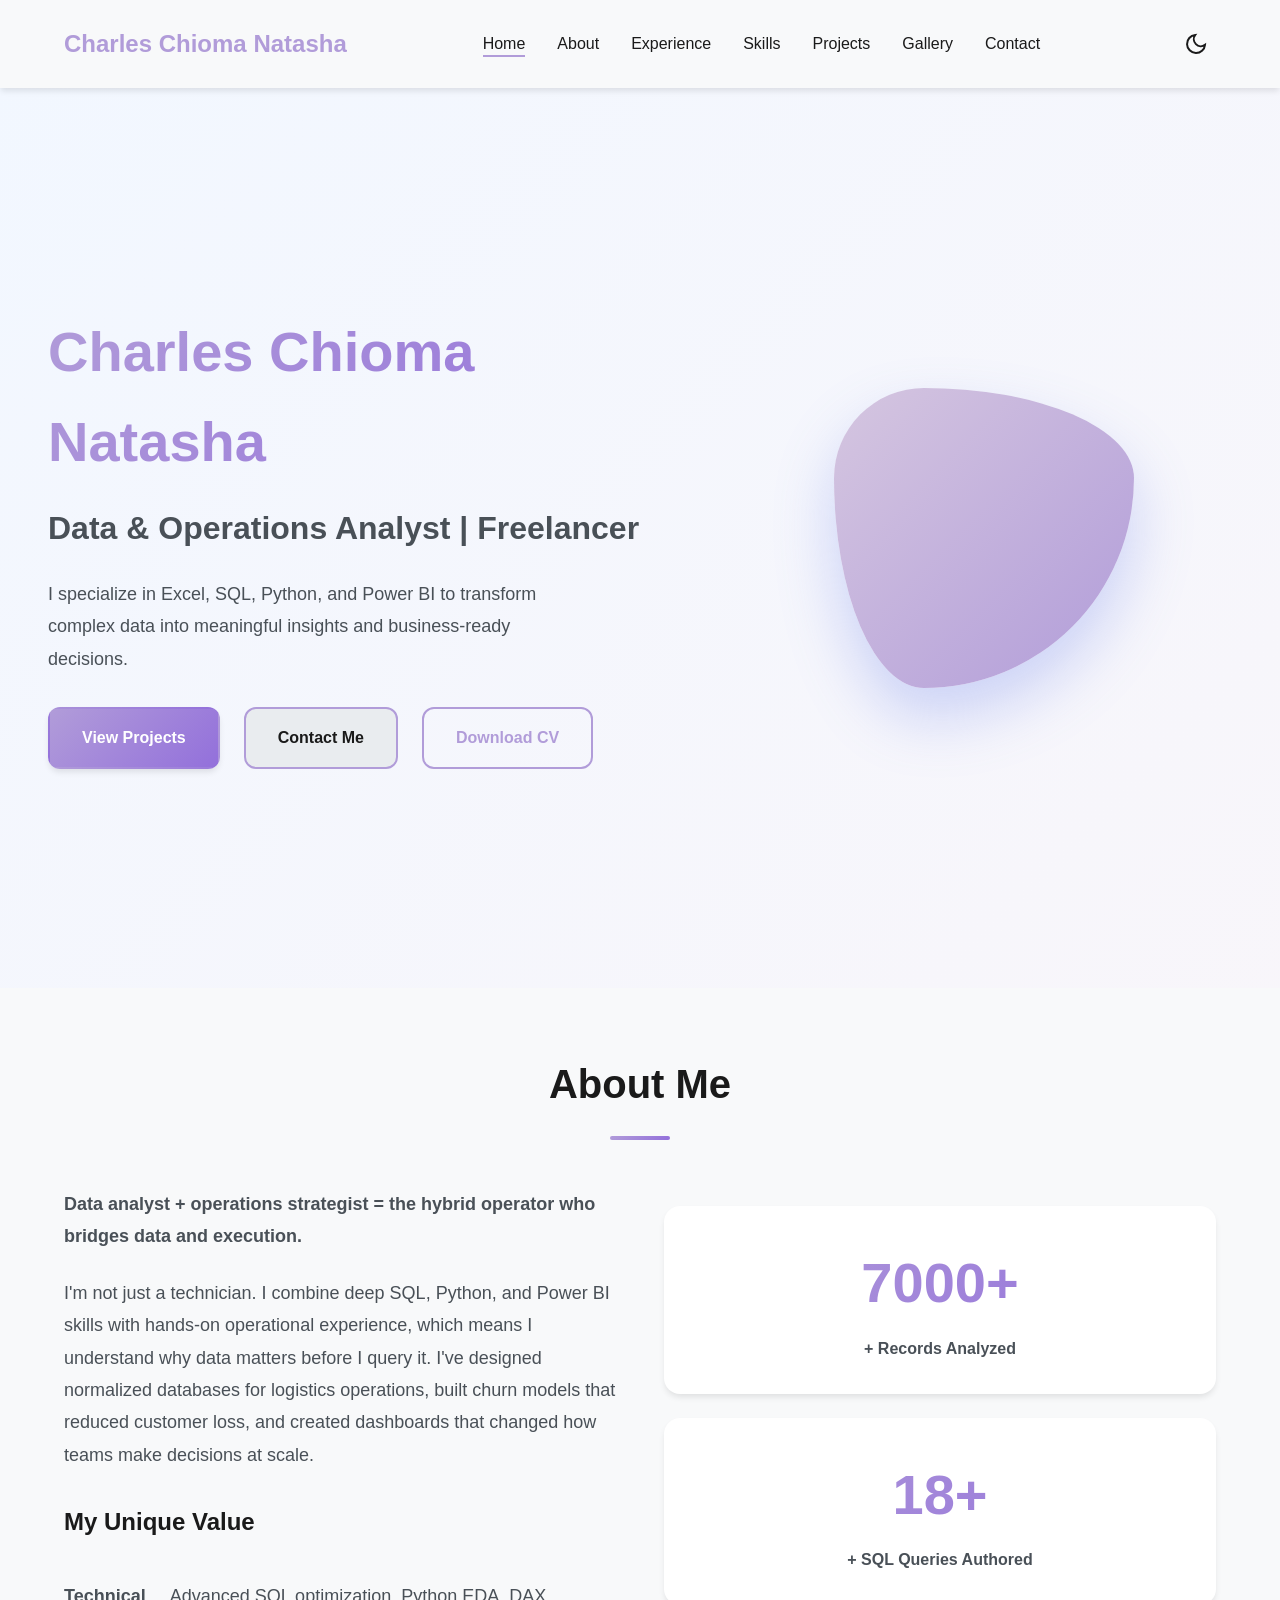
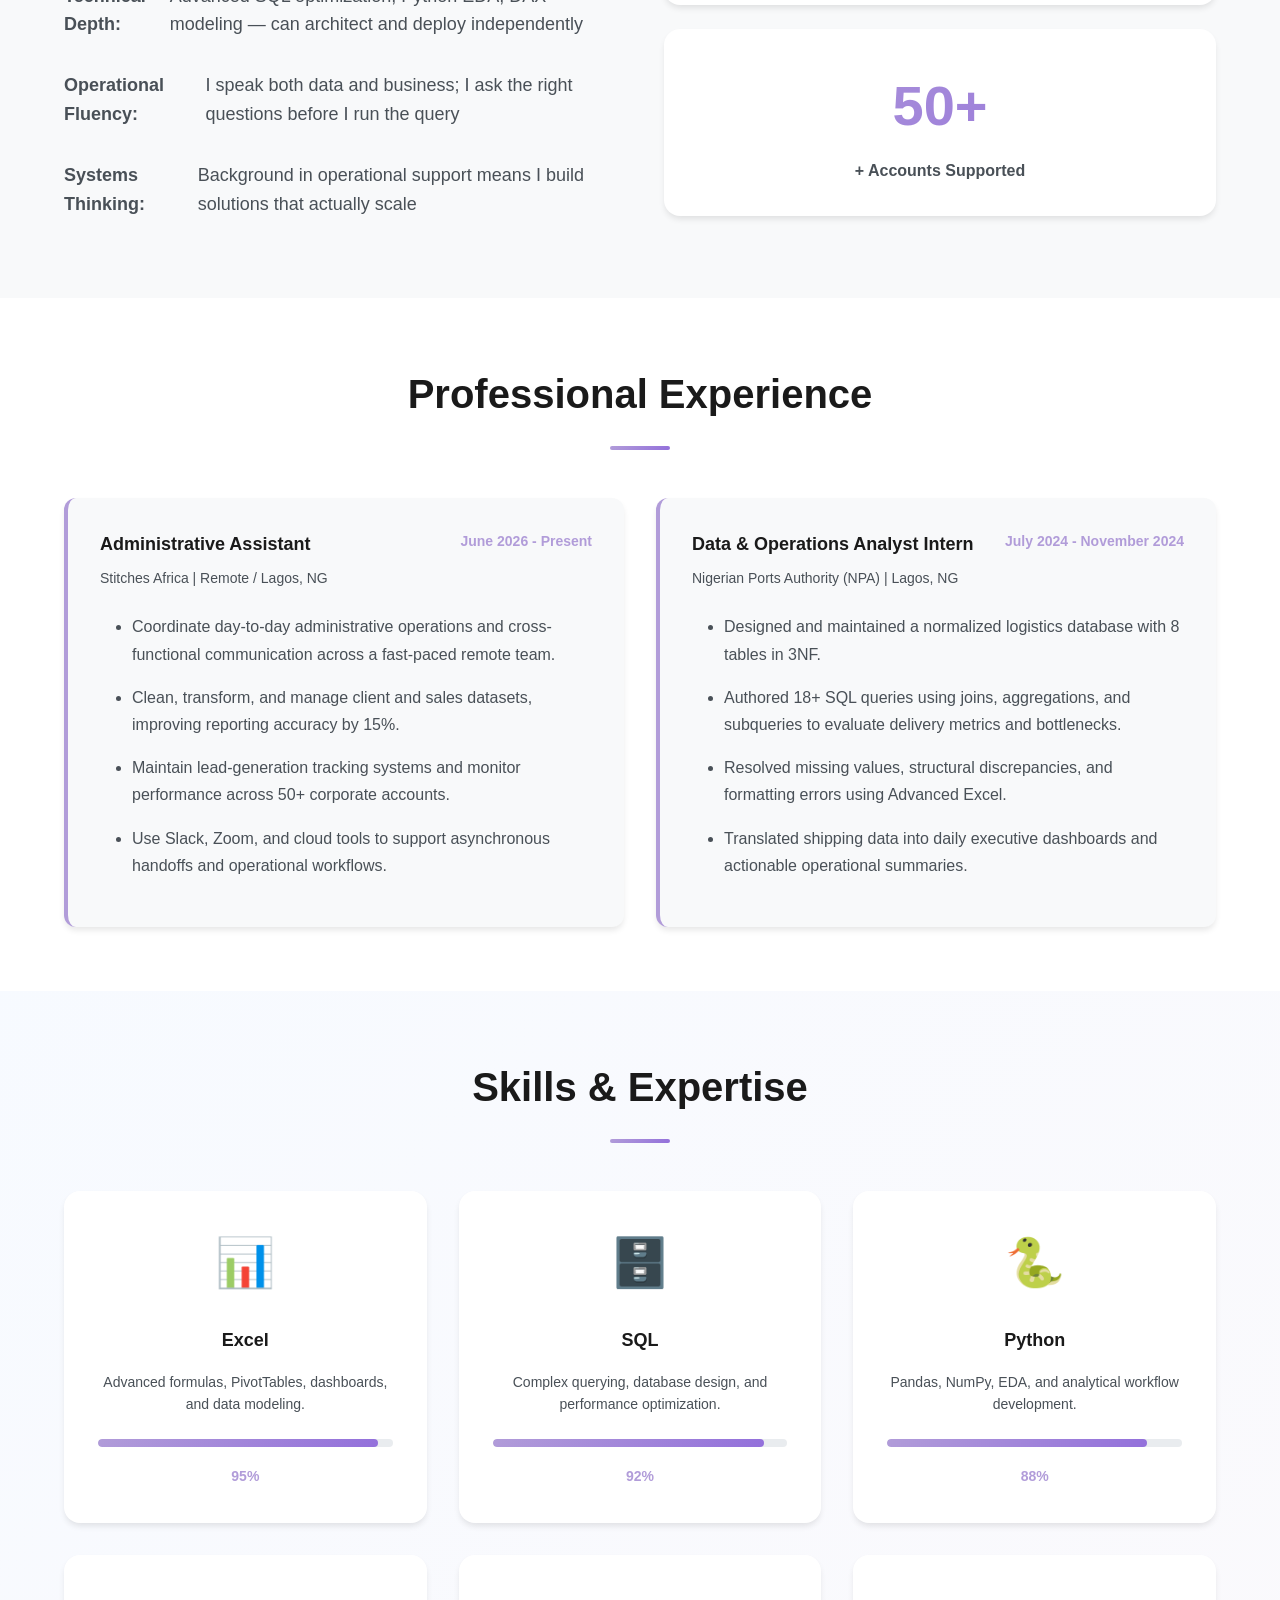
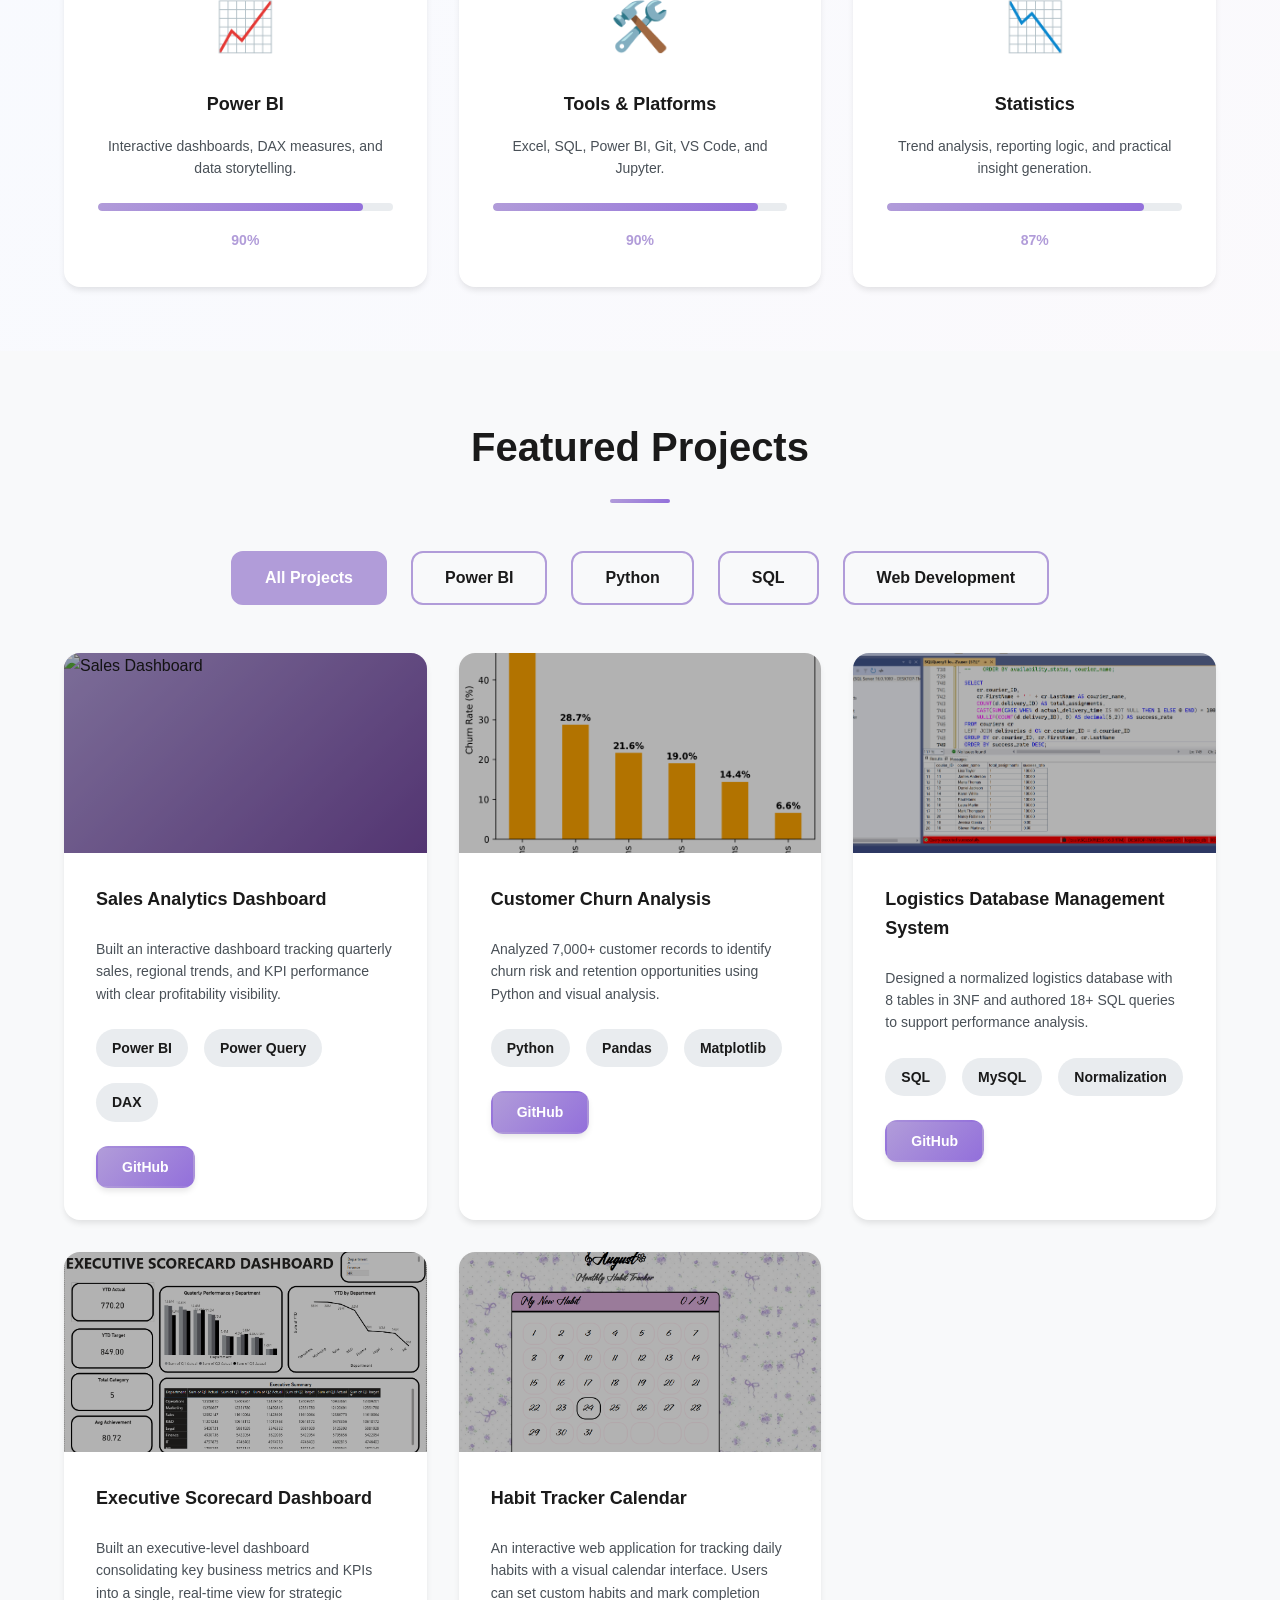
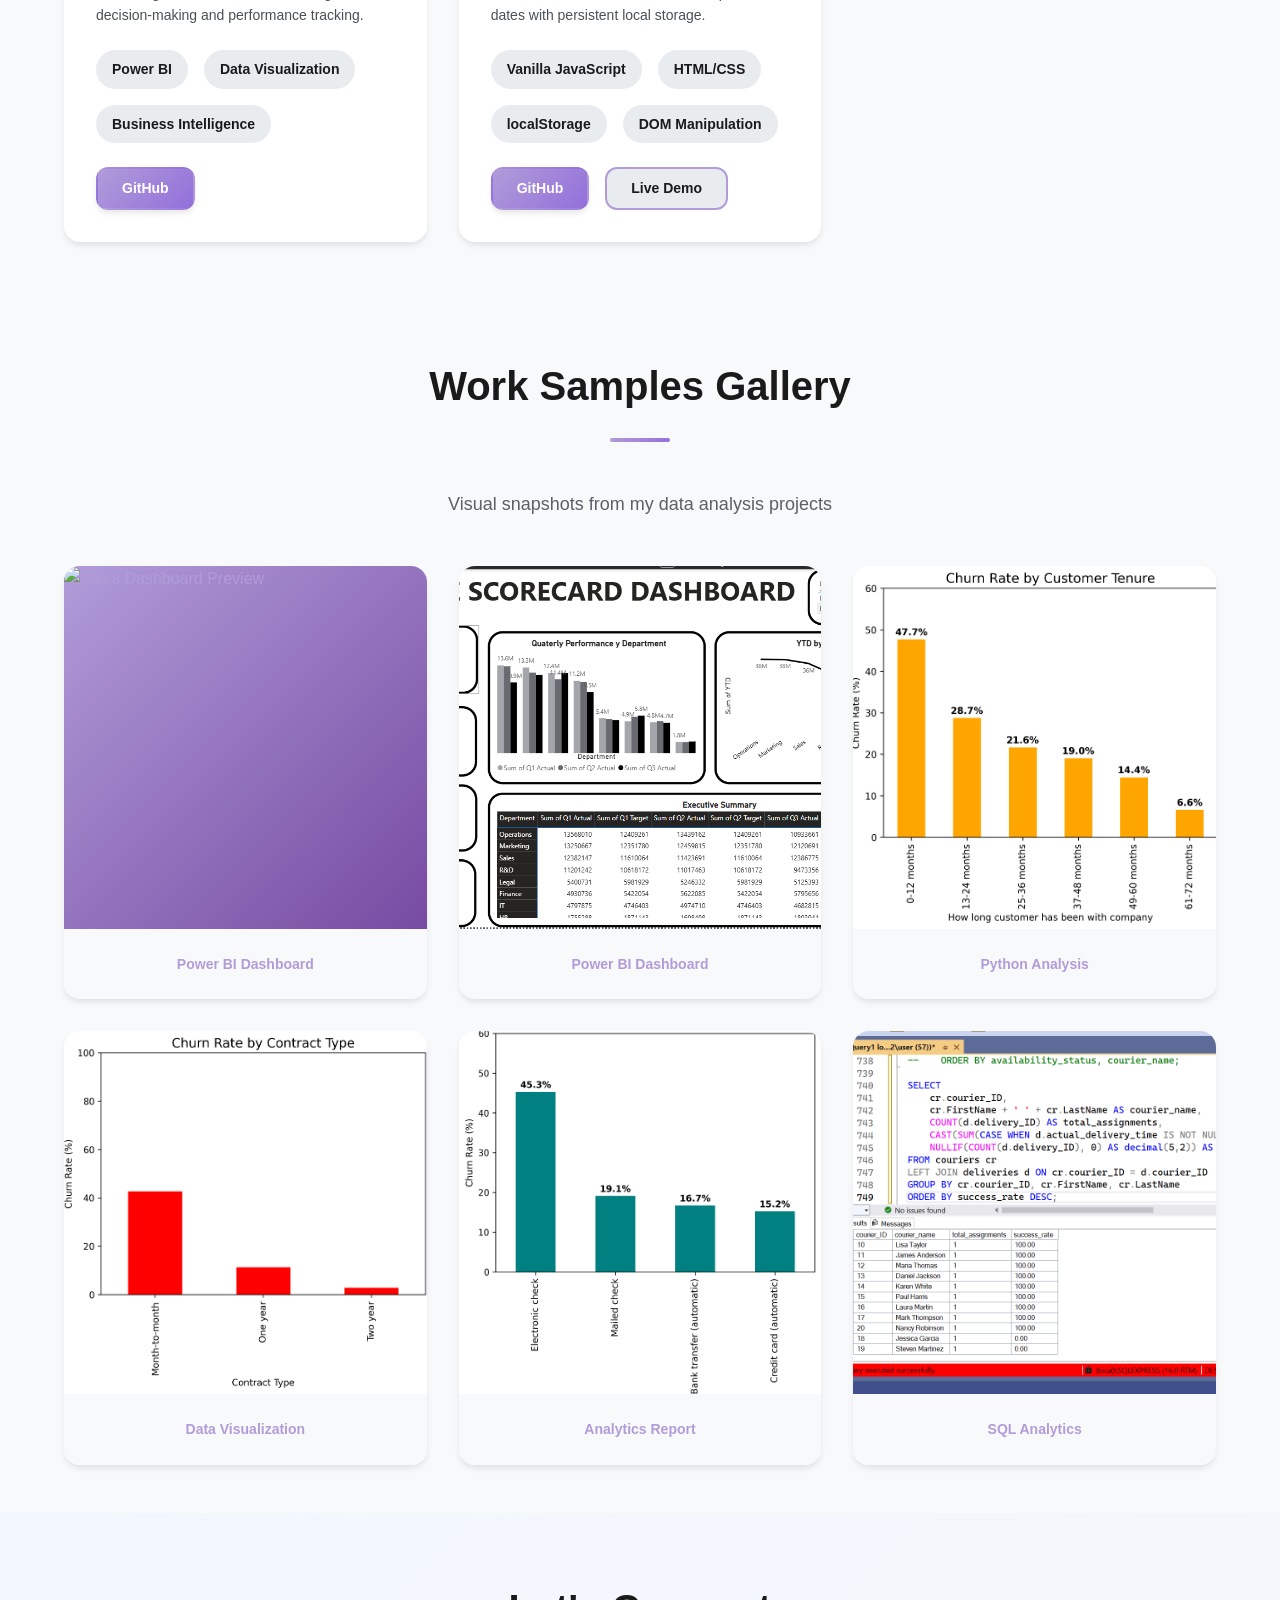
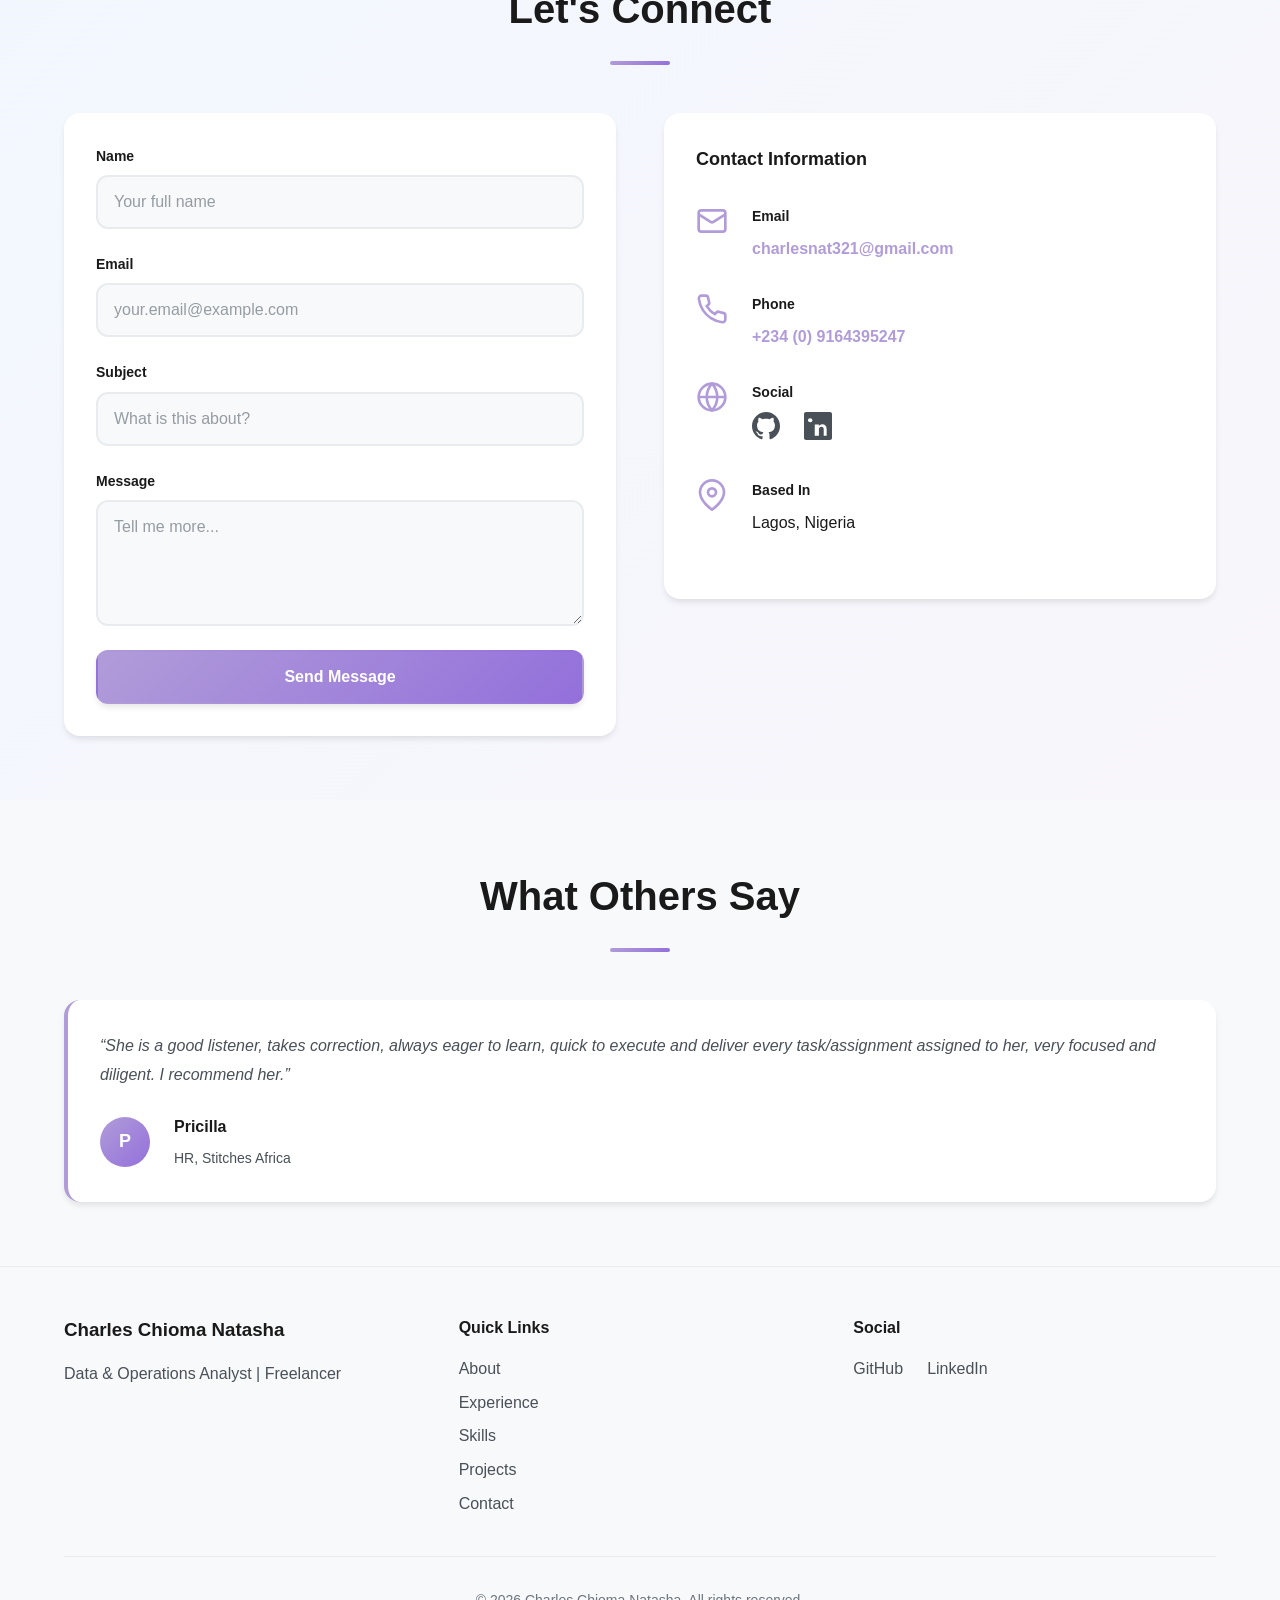
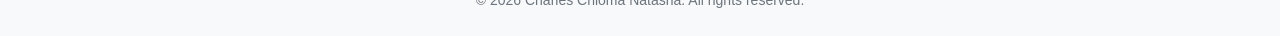
==== index.html @ 55251fb8 "Add habit tracker live demo link" ====
﻿<!DOCTYPE html>
<html lang="en">
<head>
    <meta charset="UTF-8">
    <meta name="viewport" content="width=device-width, initial-scale=1.0">
    <title>Charles Chioma Natasha - Data Analyst Portfolio</title>
    <link rel="stylesheet" href="style.css">
</head>
<body>
    <nav class="navbar">
        <div class="nav-container">
            <div class="nav-logo">
                <a href="#hero">Charles Chioma Natasha</a>
            </div>
            <ul class="nav-menu">
                <li class="nav-item"><a href="#hero" class="nav-link">Home</a></li>
                <li class="nav-item"><a href="#about" class="nav-link">About</a></li>
                <li class="nav-item"><a href="#experience" class="nav-link">Experience</a></li>
                <li class="nav-item"><a href="#skills" class="nav-link">Skills</a></li>
                <li class="nav-item"><a href="#projects" class="nav-link">Projects</a></li>
                <li class="nav-item"><a href="#gallery" class="nav-link">Gallery</a></li>
                <li class="nav-item"><a href="#contact" class="nav-link">Contact</a></li>
            </ul>
            <div class="nav-controls">
                <button class="theme-toggle" id="themeToggle" aria-label="Toggle dark/light mode">
                    <svg class="theme-icon moon-icon" viewBox="0 0 24 24" fill="none" stroke="currentColor" stroke-width="2">
                        <path d="M21 12.79A9 9 0 1 1 11.21 3 7 7 0 0 0 21 12.79z"></path>
                    </svg>
                    <svg class="theme-icon sun-icon" viewBox="0 0 24 24" fill="none" stroke="currentColor" stroke-width="2" style="display: none;">
                        <circle cx="12" cy="12" r="5"></circle>
                        <line x1="12" y1="1" x2="12" y2="3"></line>
                        <line x1="12" y1="21" x2="12" y2="23"></line>
                        <line x1="4.22" y1="4.22" x2="5.64" y2="5.64"></line>
                        <line x1="18.36" y1="18.36" x2="19.78" y2="19.78"></line>
                        <line x1="1" y1="12" x2="3" y2="12"></line>
                        <line x1="21" y1="12" x2="23" y2="12"></line>
                        <line x1="4.22" y1="19.78" x2="5.64" y2="18.36"></line>
                        <line x1="18.36" y1="5.64" x2="19.78" y2="4.22"></line>
                    </svg>
                </button>
                <div class="hamburger">
                    <span></span>
                    <span></span>
                    <span></span>
                </div>
            </div>
        </div>
    </nav>

    <section id="hero" class="hero">
        <div class="hero-content">
            <h1 class="hero-title">Charles Chioma Natasha</h1>
            <p class="hero-subtitle">Data & Operations Analyst | Freelancer</p>
            <p class="hero-description">
                I specialize in Excel, SQL, Python, and Power BI to transform complex data into meaningful insights and business-ready decisions.
            </p>
            <div class="hero-buttons">
                <a href="#projects" class="btn btn-primary">View Projects</a>
                <a href="#contact" class="btn btn-secondary">Contact Me</a>
                <a href="assets/Resume.pdf" class="btn btn-outline" download>Download CV</a>
            </div>
        </div>
        <div class="hero-visual">
            <div class="hero-shape"></div>
        </div>
    </section>

    <section id="about" class="about">
        <div class="container">
            <h2 class="section-title">About Me</h2>
            <div class="about-content">
                <div class="about-text">
                    <p>
                        <strong>Data analyst + operations strategist = the hybrid operator who bridges data and execution.</strong>
                    </p>
                    <p>
                        I'm not just a technician. I combine deep SQL, Python, and Power BI skills with hands-on operational experience, which means I understand why data matters before I query it. I've designed normalized databases for logistics operations, built churn models that reduced customer loss, and created dashboards that changed how teams make decisions at scale.
                    </p>
                    <h3>My Unique Value</h3>
                    <ul class="values-list">
                        <li><strong>Technical Depth:</strong> Advanced SQL optimization, Python EDA, DAX modeling — can architect and deploy independently</li>
                        <li><strong>Operational Fluency:</strong> I speak both data and business; I ask the right questions before I run the query</li>
                        <li><strong>Systems Thinking:</strong> Background in operational support means I build solutions that actually scale</li>
                    </ul>
                </div>
                <div class="about-stats">
                    <div class="stat-card">
                        <h3 class="stat-number" data-target="7000">0</h3>
                        <p class="stat-label">+ Records Analyzed</p>
                    </div>
                    <div class="stat-card">
                        <h3 class="stat-number" data-target="18">0</h3>
                        <p class="stat-label">+ SQL Queries Authored</p>
                    </div>
                    <div class="stat-card">
                        <h3 class="stat-number" data-target="50">0</h3>
                        <p class="stat-label">+ Accounts Supported</p>
                    </div>
                </div>
            </div>
        </div>
    </section>

    <section id="experience" class="experience">
        <div class="container">
            <h2 class="section-title">Professional Experience</h2>
            <div class="experience-grid">
                <article class="experience-card">
                    <div class="experience-heading">
                        <div>
                            <h3>Administrative Assistant</h3>
                            <p class="experience-company">Stitches Africa | Remote / Lagos, NG</p>
                        </div>
                        <span class="experience-date">June 2026 - Present</span>
                    </div>
                    <ul class="experience-list">
                        <li>Coordinate day-to-day administrative operations and cross-functional communication across a fast-paced remote team.</li>
                        <li>Clean, transform, and manage client and sales datasets, improving reporting accuracy by 15%.</li>
                        <li>Maintain lead-generation tracking systems and monitor performance across 50+ corporate accounts.</li>
                        <li>Use Slack, Zoom, and cloud tools to support asynchronous handoffs and operational workflows.</li>
                    </ul>
                </article>
                <article class="experience-card">
                    <div class="experience-heading">
                        <div>
                            <h3>Data & Operations Analyst Intern</h3>
                            <p class="experience-company">Nigerian Ports Authority (NPA) | Lagos, NG</p>
                        </div>
                        <span class="experience-date">July 2024 - November 2024</span>
                    </div>
                    <ul class="experience-list">
                        <li>Designed and maintained a normalized logistics database with 8 tables in 3NF.</li>
                        <li>Authored 18+ SQL queries using joins, aggregations, and subqueries to evaluate delivery metrics and bottlenecks.</li>
                        <li>Resolved missing values, structural discrepancies, and formatting errors using Advanced Excel.</li>
                        <li>Translated shipping data into daily executive dashboards and actionable operational summaries.</li>
                    </ul>
                </article>
            </div>
        </div>
    </section>

    <section id="skills" class="skills">
        <div class="container">
            <h2 class="section-title">Skills & Expertise</h2>
            <div class="skills-grid">
                <div class="skill-card">
                    <div class="skill-icon">📊</div>
                    <h3>Excel</h3>
                    <p class="skill-description">Advanced formulas, PivotTables, dashboards, and data modeling.</p>
                    <div class="progress-bar"><div class="progress" style="width:95%"></div></div>
                    <span class="progress-text">95%</span>
                </div>
                <div class="skill-card">
                    <div class="skill-icon">🗄️</div>
                    <h3>SQL</h3>
                    <p class="skill-description">Complex querying, database design, and performance optimization.</p>
                    <div class="progress-bar"><div class="progress" style="width:92%"></div></div>
                    <span class="progress-text">92%</span>
                </div>
                <div class="skill-card">
                    <div class="skill-icon">🐍</div>
                    <h3>Python</h3>
                    <p class="skill-description">Pandas, NumPy, EDA, and analytical workflow development.</p>
                    <div class="progress-bar"><div class="progress" style="width:88%"></div></div>
                    <span class="progress-text">88%</span>
                </div>
                <div class="skill-card">
                    <div class="skill-icon">📈</div>
                    <h3>Power BI</h3>
                    <p class="skill-description">Interactive dashboards, DAX measures, and data storytelling.</p>
                    <div class="progress-bar"><div class="progress" style="width:90%"></div></div>
                    <span class="progress-text">90%</span>
                </div>
                <div class="skill-card">
                    <div class="skill-icon">🛠️</div>
                    <h3>Tools & Platforms</h3>
                    <p class="skill-description">Excel, SQL, Power BI, Git, VS Code, and Jupyter.</p>
                    <div class="progress-bar"><div class="progress" style="width:90%"></div></div>
                    <span class="progress-text">90%</span>
                </div>
                <div class="skill-card">
                    <div class="skill-icon">📉</div>
                    <h3>Statistics</h3>
                    <p class="skill-description">Trend analysis, reporting logic, and practical insight generation.</p>
                    <div class="progress-bar"><div class="progress" style="width:87%"></div></div>
                    <span class="progress-text">87%</span>
                </div>
            </div>
        </div>
    </section>

    <section id="projects" class="projects">
        <div class="container">
            <h2 class="section-title">Featured Projects</h2>
            <div class="project-filters">
                <button class="filter-btn active" data-filter="all">All Projects</button>
                <button class="filter-btn" data-filter="powerbi">Power BI</button>
                <button class="filter-btn" data-filter="python">Python</button>
                <button class="filter-btn" data-filter="sql">SQL</button>
                <button class="filter-btn" data-filter="web">Web Development</button>
            </div>
            <div class="projects-grid">
                <div class="project-card" data-category="powerbi">
                    <div class="project-image">
                        <img src="assets/sales-dashboard-preview.png" alt="Sales Dashboard">
                    </div>
                    <div class="project-content">
                        <h3>Sales Analytics Dashboard</h3>
                        <p>Built an interactive dashboard tracking quarterly sales, regional trends, and KPI performance with clear profitability visibility.</p>
                        <div class="project-tools">
                            <span class="tool-badge">Power BI</span>
                            <span class="tool-badge">Power Query</span>
                            <span class="tool-badge">DAX</span>
                        </div>
                        <div class="project-buttons">
                            <a href="https://github.com/charlesnatasha/Sales-dashboard-" target="_blank" class="btn btn-small btn-primary">GitHub</a>
                        </div>
                    </div>
                </div>
                <div class="project-card" data-category="python">
                    <div class="project-image">
                        <img src="assets/churn_tenure.png" alt="Churn Analysis">
                    </div>
                    <div class="project-content">
                        <h3>Customer Churn Analysis</h3>
                        <p>Analyzed 7,000+ customer records to identify churn risk and retention opportunities using Python and visual analysis.</p>
                        <div class="project-tools">
                            <span class="tool-badge">Python</span>
                            <span class="tool-badge">Pandas</span>
                            <span class="tool-badge">Matplotlib</span>
                        </div>
                        <div class="project-buttons">
                            <a href="https://github.com/charlesnatasha/customer-churn-analysis" target="_blank" class="btn btn-small btn-primary">GitHub</a>
                        </div>
                    </div>
                </div>
                <div class="project-card" data-category="sql">
                    <div class="project-image">
                        <img src="assets/courier-success-rate.png" alt="Logistics Database">
                    </div>
                    <div class="project-content">
                        <h3>Logistics Database Management System</h3>
                        <p>Designed a normalized logistics database with 8 tables in 3NF and authored 18+ SQL queries to support performance analysis.</p>
                        <div class="project-tools">
                            <span class="tool-badge">SQL</span>
                            <span class="tool-badge">MySQL</span>
                            <span class="tool-badge">Normalization</span>
                        </div>
                        <div class="project-buttons">
                            <a href="https://github.com/charlesnatasha/logistics-database" target="_blank" class="btn btn-small btn-primary">GitHub</a>
                        </div>
                    </div>
                </div>
                <div class="project-card" data-category="powerbi">
                    <div class="project-image">
                        <img src="assets/Executive dashboard.png" alt="Executive Dashboard">
                    </div>
                    <div class="project-content">
                        <h3>Executive Scorecard Dashboard</h3>
                        <p>Built an executive-level dashboard consolidating key business metrics and KPIs into a single, real-time view for strategic decision-making and performance tracking.</p>
                        <div class="project-tools">
                            <span class="tool-badge">Power BI</span>
                            <span class="tool-badge">Data Visualization</span>
                            <span class="tool-badge">Business Intelligence</span>
                        </div>
                        <div class="project-buttons">
                            <a href="https://github.com/charlesnatasha/power-bi-executive-scorecard.git" target="_blank" rel="noopener" class="btn btn-small btn-primary">GitHub</a>
                        </div>
                    </div>
                </div>
                <div class="project-card" data-category="web">
                    <div class="project-image">
                        <img src="assets/habit_tracker.png" alt="Habit tracker calendar interface">
                    </div>
                    <div class="project-content">
                        <h3>Habit Tracker Calendar</h3>
                        <p>An interactive web application for tracking daily habits with a visual calendar interface. Users can set custom habits and mark completion dates with persistent local storage.</p>
                        <div class="project-tools">
                            <span class="tool-badge">Vanilla JavaScript</span>
                            <span class="tool-badge">HTML/CSS</span>
                            <span class="tool-badge">localStorage</span>
                            <span class="tool-badge">DOM Manipulation</span>
                        </div>
                        <div class="project-buttons">
                            <a href="https://github.com/charlesnatasha/Habit-tracker-calender" target="_blank" rel="noopener" class="btn btn-small btn-primary">GitHub</a>
                            <a href="https://charlesnatasha.github.io/Habit-tracker-calender/" target="_blank" rel="noopener" class="btn btn-small btn-secondary">Live Demo</a>
                        </div>
                    </div>
                </div>
            </div>
        </div>
    </section>

    <section id="gallery" class="gallery">
        <div class="container">
            <h2 class="section-title">Work Samples Gallery</h2>
            <p class="gallery-subtitle">Visual snapshots from my data analysis projects</p>
            <div class="gallery-grid">
                <div class="gallery-item">
                    <div class="gallery-card">
                        <div class="gallery-image-wrapper">
                            <a href="assets/sales-dashboard-preview.png" target="_blank" rel="noopener" aria-label="View full Sales Analytics Dashboard image">
                                <img src="assets/sales-dashboard-preview.png" alt="Sales Dashboard Preview">
                                <div class="gallery-overlay">
                                    <p>Sales Analytics Dashboard</p>
                                </div>
                            </a>
                        </div>
                        <div class="gallery-label">Power BI Dashboard</div>
                    </div>
                </div>
                <div class="gallery-item">
                    <div class="gallery-card">
                        <div class="gallery-image-wrapper">
                            <a href="assets/Executive dashboard.png" target="_blank" rel="noopener" aria-label="View full Executive Dashboard image">
                                <img src="assets/Executive dashboard.png" alt="Executive Dashboard Preview">
                                <div class="gallery-overlay">
                                    <p>Executive Dashboard</p>
                                </div>
                            </a>
                        </div>
                        <div class="gallery-label">Power BI Dashboard</div>
                    </div>
                </div>
                <div class="gallery-item">
                    <div class="gallery-card">
                        <div class="gallery-image-wrapper">
                            <a href="assets/churn_tenure.png" target="_blank" rel="noopener" aria-label="View full Customer Churn Analysis image">
                                <img src="assets/churn_tenure.png" alt="Churn Tenure Analysis">
                                <div class="gallery-overlay">
                                    <p>Customer Churn Analysis</p>
                                </div>
                            </a>
                        </div>
                        <div class="gallery-label">Python Analysis</div>
                    </div>
                </div>
                <div class="gallery-item">
                    <div class="gallery-card">
                        <div class="gallery-image-wrapper">
                            <a href="assets/churn_contract.png" target="_blank" rel="noopener" aria-label="View full Contract Churn Metrics image">
                                <img src="assets/churn_contract.png" alt="Churn Contract Analysis">
                                <div class="gallery-overlay">
                                    <p>Contract Churn Metrics</p>
                                </div>
                            </a>
                        </div>
                        <div class="gallery-label">Data Visualization</div>
                    </div>
                </div>
                <div class="gallery-item">
                    <div class="gallery-card">
                        <div class="gallery-image-wrapper">
                            <a href="assets/churn_payment.png" target="_blank" rel="noopener" aria-label="View full Payment Churn Patterns image">
                                <img src="assets/churn_payment.png" alt="Churn Payment Analysis">
                                <div class="gallery-overlay">
                                    <p>Payment Churn Patterns</p>
                                </div>
                            </a>
                        </div>
                        <div class="gallery-label">Analytics Report</div>
                    </div>
                </div>
                <div class="gallery-item">
                    <div class="gallery-card">
                        <div class="gallery-image-wrapper">
                            <a href="assets/courier-success-rate.png" target="_blank" rel="noopener" aria-label="View full Courier Success Metrics image">
                                <img src="assets/courier-success-rate.png" alt="Logistics Success Rate">
                                <div class="gallery-overlay">
                                    <p>Courier Success Metrics</p>
                                </div>
                            </a>
                        </div>
                        <div class="gallery-label">SQL Analytics</div>
                    </div>
                </div>
            </div>
        </div>
    </section>

    <section id="contact" class="contact">
        <div class="container">
            <h2 class="section-title">Let's Connect</h2>
            <div class="contact-content">
                <div class="contact-form-wrapper">
                    <form class="contact-form" id="contactForm">
                        <div class="form-group">
                            <label for="name">Name</label>
                            <input type="text" id="name" name="name" placeholder="Your full name" autocomplete="name" required>
                        </div>
                        <div class="form-group">
                            <label for="email">Email</label>
                            <input type="email" id="email" name="email" placeholder="your.email@example.com" autocomplete="email" required>
                        </div>
                        <div class="form-group">
                            <label for="subject">Subject</label>
                            <input type="text" id="subject" name="subject" placeholder="What is this about?" autocomplete="off" required>
                        </div>
                        <div class="form-group">
                            <label for="message">Message</label>
                            <textarea id="message" name="message" rows="5" placeholder="Tell me more..." autocomplete="off" required></textarea>
                        </div>
                        <button type="submit" class="btn btn-primary">Send Message</button>
                    </form>
                </div>
                <div class="contact-info">
                    <h3>Contact Information</h3>
                    <div class="contact-item">
                        <svg class="contact-icon" viewBox="0 0 24 24" fill="none" stroke="currentColor" stroke-width="2">
                            <rect x="2" y="4" width="20" height="16" rx="2"></rect>
                            <path d="m22 7-8.97 5.7a1.94 1.94 0 0 1-2.06 0L2 7"></path>
                        </svg>
                        <div>
                            <p class="contact-label">Email</p>
                            <a href="mailto:charlesnat321@gmail.com">charlesnat321@gmail.com</a>
                        </div>
                    </div>
                    <div class="contact-item">
                        <svg class="contact-icon" viewBox="0 0 24 24" fill="none" stroke="currentColor" stroke-width="2">
                            <path d="M22 16.92v3a2 2 0 0 1-2.18 2 19.79 19.79 0 0 1-8.63-3.07 19.5 19.5 0 0 1-6-6 19.79 19.79 0 0 1-3.07-8.67A2 2 0 0 1 4.11 2h3a2 2 0 0 1 2 1.72 12.84 12.84 0 0 0 .7 2.81 2 2 0 0 1-.45 2.11L8.09 9.91a16 16 0 0 0 6 6l1.27-1.27a2 2 0 0 1 2.11-.45 12.84 12.84 0 0 0 2.81.7A2 2 0 0 1 22 16.92z"></path>
                        </svg>
                        <div>
                            <p class="contact-label">Phone</p>
                            <a href="tel:+23409164395247">+234 (0) 9164395247</a>
                        </div>
                    </div>
                    <div class="contact-item">
                        <svg class="contact-icon" viewBox="0 0 24 24" fill="none" stroke="currentColor" stroke-width="2">
                            <circle cx="12" cy="12" r="10"></circle>
                            <path d="M2 12h20M12 2a15.3 15.3 0 0 1 4 10 15.3 15.3 0 0 1-4 10 15.3 15.3 0 0 1-4-10 15.3 15.3 0 0 1 4-10z"></path>
                        </svg>
                        <div>
                            <p class="contact-label">Social</p>
                            <div class="social-links">
                                <a href="https://github.com/charlesnatasha" target="_blank" aria-label="GitHub">
                                    <svg class="social-icon" viewBox="0 0 24 24" fill="currentColor"><path d="M12 0c-6.626 0-12 5.373-12 12 0 5.302 3.438 9.8 8.207 11.387.599.111.793-.261.793-.577v-2.234c-3.338.726-4.033-1.416-4.033-1.416-.546-1.387-1.333-1.756-1.333-1.756-1.089-.745.083-.729.083-.729 1.205.084 1.839 1.237 1.839 1.237 1.07 1.834 2.807 1.304 3.492.997.107-.775.418-1.305.762-1.604-2.665-.305-5.467-1.334-5.467-5.931 0-1.311.469-2.381 1.236-3.221-.124-.303-.535-1.524.117-3.176 0 0 1.008-.322 3.301 1.23.957-.266 1.983-.399 3.003-.404 1.02.005 2.047.138 3.006.404 2.291-1.552 3.297-1.23 3.297-1.23.653 1.653.242 2.874.118 3.176.77.84 1.235 1.911 1.235 3.221 0 4.609-2.807 5.624-5.479 5.921.43.372.823 1.102.823 2.222v3.293c0 .319.192.694.801.576 4.765-1.589 8.199-6.086 8.199-11.386 0-6.627-5.373-12-12-12z"></path></svg>
                                </a>
                                <a href="https://linkedin.com/in/charles-natasha" target="_blank" aria-label="LinkedIn">
                                    <svg class="social-icon" viewBox="0 0 24 24" fill="currentColor"><path d="M20.447 20.452h-3.554v-5.569c0-1.328-.475-2.236-1.986-2.236-1.081 0-1.722.722-2.004 1.418-.103.249-.129.597-.129.946v5.441h-3.554s.043-8.837 0-9.766h3.554v1.381l-.022.034h.022v-.034c.431-.665 1.199-1.61 2.92-1.61 2.134 0 3.731 1.405 3.731 4.426v5.569zM5.337 8.855c-1.144 0-1.915-.762-1.915-1.715 0-.955.77-1.715 1.916-1.715.846 0 1.915.76 1.915 1.715 0 .953-.769 1.715-1.916 1.715zM3.585 20.452h3.554V10.686H3.585v9.766zM22.225 0H1.771C.792 0 0 .774 0 1.729v20.542C0 23.227.792 24 1.771 24h20.451C23.2 24 24 23.227 24 22.271V1.729C24 .774 23.2 0 22.225 0z"></path></svg>
                                </a>
                            </div>
                        </div>
                    </div>
                    <div class="contact-item">
                        <svg class="contact-icon" viewBox="0 0 24 24" fill="none" stroke="currentColor" stroke-width="2">
                            <path d="M21 10c0 7-9 13-9 13s-9-6-9-13a9 9 0 0 1 18 0z"></path>
                            <circle cx="12" cy="10" r="3"></circle>
                        </svg>
                        <div>
                            <p class="contact-label">Based In</p>
                            <p>Lagos, Nigeria</p>
                        </div>
                    </div>
                </div>
            </div>
        </div>
    </section>

    <section id="testimonials" class="testimonials">
        <div class="container">
            <h2 class="section-title">What Others Say</h2>
            <div class="testimonials-grid">
                <div class="testimonial-card">
                    <p class="testimonial-text">“She is a good listener, takes correction, always eager to learn, quick to execute and deliver every task/assignment assigned to her, very focused and diligent. I recommend her.”</p>
                    <div class="testimonial-author">
                        <div class="author-avatar">P</div>
                        <div>
                            <p class="author-name">Pricilla</p>
                            <p class="author-title">HR, Stitches Africa</p>
                        </div>
                    </div>
                </div>
            </div>
        </div>
    </section>

    <footer class="footer">
        <div class="container">
            <div class="footer-content">
                <div class="footer-section">
                    <h3>Charles Chioma Natasha</h3>
                    <p>Data & Operations Analyst | Freelancer</p>
                </div>
                <div class="footer-section">
                    <h4>Quick Links</h4>
                    <ul>
                        <li><a href="#about">About</a></li>
                        <li><a href="#experience">Experience</a></li>
                        <li><a href="#skills">Skills</a></li>
                        <li><a href="#projects">Projects</a></li>
                        <li><a href="#contact">Contact</a></li>
                    </ul>
                </div>
                <div class="footer-section">
                    <h4>Social</h4>
                    <div class="footer-social">
                        <a href="https://github.com/charlesnatasha" target="_blank">GitHub</a>
                        <a href="https://linkedin.com/in/charles-natasha" target="_blank">LinkedIn</a>
                    </div>
                </div>
            </div>
            <div class="footer-bottom">
                <p>&copy; 2026 Charles Chioma Natasha. All rights reserved.</p>
            </div>
        </div>
    </footer>

    <script src="script.js"></script>
</body>
</html>
---- style.css ----
﻿/* ============================================
   CSS VARIABLES & ROOT STYLES
   ============================================ */
:root {
    --bg-primary: #ffffff;
    --bg-secondary: #f8f9fa;
    --bg-tertiary: #e9ecef;
    --text-primary: #1a1a1a;
    --text-secondary: #495057;
    --text-tertiary: #6c757d;
    --color-accent: #b19cd9;
    --color-accent-dark: #9370db;
    --color-success: #28a745;
    --color-warning: #ffc107;
    --color-danger: #dc3545;
    --gradient-primary: linear-gradient(135deg, #b19cd9 0%, #9370db 100%);
    --gradient-accent: linear-gradient(135deg, #d5c6e0 0%, #b19cd9 100%);
    --spacing-xs: 0.5rem;
    --spacing-sm: 1rem;
    --spacing-md: 1.5rem;
    --spacing-lg: 2rem;
    --spacing-xl: 3rem;
    --spacing-xxl: 4rem;
    --font-primary: 'Segoe UI', Tahoma, Geneva, Verdana, sans-serif;
    --font-mono: 'Courier New', monospace;
    --font-size-base: 1rem;
    --font-size-sm: 0.875rem;
    --font-size-lg: 1.125rem;
    --font-size-xl: 1.5rem;
    --font-size-2xl: 2rem;
    --font-size-3xl: 2.5rem;
    --font-size-4xl: 3.5rem;
    --transition-fast: 0.2s ease;
    --transition-base: 0.3s ease;
    --transition-slow: 0.5s ease;
    --radius-sm: 0.5rem;
    --radius-md: 0.75rem;
    --radius-lg: 1rem;
    --radius-full: 9999px;
    --shadow-sm: 0 1px 2px 0 rgba(0, 0, 0, 0.05);
    --shadow-md: 0 4px 6px -1px rgba(0, 0, 0, 0.1);
    --shadow-lg: 0 10px 15px -3px rgba(0, 0, 0, 0.1);
    --shadow-xl: 0 20px 25px -5px rgba(0, 0, 0, 0.1);
}

body.dark-mode {
    --bg-primary: #0d1117;
    --bg-secondary: #161b22;
    --bg-tertiary: #21262d;
    --text-primary: #e6edf3;
    --text-secondary: #8b949e;
    --text-tertiary: #6e7681;
}

* { margin: 0; padding: 0; box-sizing: border-box; }
html { scroll-behavior: smooth; }
body {
    font-family: var(--font-primary);
    background-color: var(--bg-primary);
    color: var(--text-primary);
    transition: background-color var(--transition-base), color var(--transition-base);
    line-height: 1.6;
}
a { color: var(--color-accent); text-decoration: none; transition: color var(--transition-fast); }
a:hover { color: var(--color-accent-dark); }
.container { max-width: 1200px; margin: 0 auto; padding: 0 var(--spacing-md); }
section { padding: var(--spacing-xxl) 0; }
.section-title { font-size: var(--font-size-3xl); text-align: center; margin-bottom: var(--spacing-xl); font-weight: 700; position: relative; padding-bottom: var(--spacing-md); }
.section-title::after { content: ''; position: absolute; bottom: 0; left: 50%; transform: translateX(-50%); width: 60px; height: 4px; background: var(--gradient-primary); border-radius: var(--radius-full); }
.navbar { background-color: var(--bg-secondary); padding: var(--spacing-md) 0; position: sticky; top: 0; z-index: 100; box-shadow: var(--shadow-md); }
.nav-container { max-width: 1200px; margin: 0 auto; padding: 0 var(--spacing-md); display: flex; justify-content: space-between; align-items: center; }
.nav-logo a { font-size: var(--font-size-xl); font-weight: 700; color: var(--color-accent); transition: color var(--transition-fast); }
.nav-logo a:hover { color: var(--color-accent-dark); }
.nav-menu { display: flex; list-style: none; gap: var(--spacing-lg); }
.nav-link { color: var(--text-primary); font-weight: 500; transition: color var(--transition-fast); position: relative; }
.nav-link::after { content: ''; position: absolute; bottom: -5px; left: 0; width: 0; height: 2px; background: var(--color-accent); transition: width var(--transition-fast); }
.nav-link:hover::after, .nav-link.active::after { width: 100%; }
.nav-controls { display: flex; gap: var(--spacing-md); align-items: center; }
.theme-toggle { background: none; border: none; cursor: pointer; padding: var(--spacing-xs); transition: transform var(--transition-fast); display: flex; align-items: center; justify-content: center; }
.theme-toggle:hover { transform: scale(1.15) rotate(20deg); }
.theme-icon { width: 24px; height: 24px; stroke: var(--text-primary); transition: all var(--transition-fast); }
.theme-toggle:hover .theme-icon { stroke-width: 2.5; }
.hamburger { display: none; flex-direction: column; cursor: pointer; gap: 5px; }
.hamburger span { width: 25px; height: 3px; background-color: var(--text-primary); border-radius: var(--radius-sm); transition: var(--transition-base); }
.hamburger.active span:nth-child(1) { transform: rotate(45deg) translateY(10px); }
.hamburger.active span:nth-child(2) { opacity: 0; }
.hamburger.active span:nth-child(3) { transform: rotate(-45deg) translateY(-10px); }
.hero { display: flex; align-items: center; justify-content: space-between; gap: var(--spacing-xl); padding: var(--spacing-xxl) 0; min-height: 100vh; background: linear-gradient(135deg, rgba(0, 102, 255, 0.05) 0%, rgba(118, 75, 162, 0.05) 100%); }
.hero-content { flex: 1; animation: slideInLeft 0.8s ease-out; margin-left: 3rem; }
.hero-title { font-size: var(--font-size-4xl); font-weight: 700; margin-bottom: var(--spacing-sm); background: var(--gradient-primary); -webkit-background-clip: text; -webkit-text-fill-color: transparent; background-clip: text; }
.hero-subtitle { font-size: var(--font-size-2xl); color: var(--text-secondary); margin-bottom: var(--spacing-md); font-weight: 600; }
.hero-description { font-size: var(--font-size-lg); color: var(--text-secondary); margin-bottom: var(--spacing-lg); max-width: 500px; line-height: 1.8; }
.hero-buttons { display: flex; gap: var(--spacing-md); flex-wrap: wrap; align-items: center; }
.hero-visual { flex: 1; display: flex; justify-content: center; align-items: center; animation: slideInRight 0.8s ease-out; }
.hero-shape { width: 300px; height: 300px; background: var(--gradient-accent); border-radius: 30% 70% 70% 30% / 30% 30% 70% 70%; animation: blobAnimation 8s infinite; box-shadow: 0 30px 60px rgba(102, 126, 234, 0.3); }
@keyframes blobAnimation { 0%, 100% { border-radius: 30% 70% 70% 30% / 30% 30% 70% 70%; } 25% { border-radius: 58% 42% 42% 58% / 58% 58% 42% 42%; } 50% { border-radius: 70% 30% 46% 54% / 30% 30% 61% 70%; } 75% { border-radius: 56% 44% 54% 46% / 5% 61% 39% 95%; } }
@keyframes slideInLeft { from { opacity: 0; transform: translateX(-50px); } to { opacity: 1; transform: translateX(0); } }
@keyframes slideInRight { from { opacity: 0; transform: translateX(50px); } to { opacity: 1; transform: translateX(0); } }
.btn { display: inline-block; padding: var(--spacing-sm) var(--spacing-lg); border-radius: var(--radius-md); font-weight: 600; transition: all var(--transition-fast); cursor: pointer; border: 2px solid transparent; font-size: var(--font-size-base); text-align: center; }
.btn-primary { background: var(--gradient-primary); color: white; box-shadow: var(--shadow-md); }
.btn-primary:hover { transform: translateY(-2px); box-shadow: var(--shadow-lg); }
.btn-secondary { background-color: var(--bg-tertiary); color: var(--text-primary); border: 2px solid var(--color-accent); }
.btn-secondary:hover { background-color: var(--color-accent); color: white; transform: translateY(-2px); }
.btn-outline { background: transparent; color: var(--color-accent); border: 2px solid var(--color-accent); }
.btn-outline:hover { background-color: var(--color-accent); color: white; transform: translateY(-2px); }
.btn-small { padding: var(--spacing-xs) var(--spacing-md); font-size: var(--font-size-sm); }
.about { background-color: var(--bg-secondary); }
.about-content { display: grid; grid-template-columns: 1fr 1fr; gap: var(--spacing-xl); align-items: center; }
.about-text p { margin-bottom: var(--spacing-md); color: var(--text-secondary); line-height: 1.8; font-size: var(--font-size-lg); }
.about-text h3 { font-size: var(--font-size-xl); margin: var(--spacing-lg) 0 var(--spacing-md); color: var(--text-primary); }
.values-list { list-style: none; }
.values-list li { padding: var(--spacing-sm) 0; color: var(--text-secondary); font-size: var(--font-size-lg); display: flex; align-items: center; gap: var(--spacing-md); }
.about-stats { display: grid; grid-template-columns: 1fr; gap: var(--spacing-md); }
.stat-card { background-color: var(--bg-primary); padding: var(--spacing-lg); border-radius: var(--radius-lg); text-align: center; box-shadow: var(--shadow-md); transition: transform var(--transition-base), box-shadow var(--transition-base); }
.stat-card:hover { transform: translateY(-5px); box-shadow: var(--shadow-lg); }
.stat-number { font-size: var(--font-size-4xl); font-weight: 700; background: var(--gradient-primary); -webkit-background-clip: text; -webkit-text-fill-color: transparent; background-clip: text; margin-bottom: var(--spacing-xs); }
.stat-label { color: var(--text-secondary); font-weight: 600; }
.experience { background-color: var(--bg-primary); }
.experience-grid { display: grid; grid-template-columns: repeat(auto-fit, minmax(320px, 1fr)); gap: var(--spacing-lg); }
.experience-card { background-color: var(--bg-secondary); padding: var(--spacing-lg); border-left: 4px solid var(--color-accent); border-radius: var(--radius-md); box-shadow: var(--shadow-md); transition: transform var(--transition-base), box-shadow var(--transition-base); }
.experience-card:hover { transform: translateY(-6px); box-shadow: var(--shadow-lg); }
.experience-heading { display: flex; justify-content: space-between; gap: var(--spacing-md); align-items: flex-start; margin-bottom: var(--spacing-md); }
.experience-heading h3 { color: var(--text-primary); font-size: var(--font-size-lg); margin-bottom: var(--spacing-xs); }
.experience-company, .experience-date { color: var(--text-secondary); font-size: var(--font-size-sm); }
.experience-date { white-space: nowrap; font-weight: 600; color: var(--color-accent); }
.experience-list { padding-left: var(--spacing-lg); color: var(--text-secondary); line-height: 1.7; }
.experience-list li { margin-bottom: var(--spacing-sm); }
.skills { background: linear-gradient(135deg, rgba(0, 102, 255, 0.03) 0%, rgba(118, 75, 162, 0.03) 100%); }
.skills-grid { display: grid; grid-template-columns: repeat(auto-fit, minmax(280px, 1fr)); gap: var(--spacing-lg); }
.skill-card { background-color: var(--bg-primary); padding: var(--spacing-lg); border-radius: var(--radius-lg); text-align: center; box-shadow: var(--shadow-md); transition: all var(--transition-base); border: 2px solid transparent; }
.skill-card:hover { transform: translateY(-8px); box-shadow: var(--shadow-lg); border-color: var(--color-accent); }
.skill-icon { font-size: 3rem; margin-bottom: var(--spacing-md); display: block; }
.skill-card h3 { font-size: var(--font-size-lg); margin-bottom: var(--spacing-sm); color: var(--text-primary); }
.skill-description { color: var(--text-secondary); font-size: var(--font-size-sm); margin-bottom: var(--spacing-md); }
.progress-bar { background-color: var(--bg-tertiary); height: 8px; border-radius: var(--radius-full); overflow: hidden; margin-bottom: var(--spacing-sm); }
.progress { height: 100%; background: var(--gradient-primary); border-radius: var(--radius-full); transition: width 2s ease; }
.progress-text { font-weight: 700; color: var(--color-accent); font-size: var(--font-size-sm); }
.projects { background-color: var(--bg-secondary); }
.project-filters { display: flex; justify-content: center; gap: var(--spacing-md); margin-bottom: var(--spacing-xl); flex-wrap: wrap; }
.filter-btn { padding: var(--spacing-sm) var(--spacing-lg); border: 2px solid var(--color-accent); background: transparent; color: var(--text-primary); border-radius: var(--radius-md); cursor: pointer; transition: all var(--transition-fast); font-weight: 600; font-size: var(--font-size-base); }
.filter-btn:hover, .filter-btn.active { background: var(--color-accent); color: white; }
.projects-grid { display: grid; grid-template-columns: repeat(auto-fill, minmax(320px, 1fr)); gap: var(--spacing-lg); }
.project-card { background-color: var(--bg-primary); border-radius: var(--radius-lg); overflow: hidden; box-shadow: var(--shadow-md); transition: all var(--transition-base); opacity: 1; animation: fadeIn 0.5s ease; }
.project-card.hidden { display: none; opacity: 0; }
.project-image { width: 100%; height: 200px; background: linear-gradient(135deg, var(--color-accent) 0%, #764ba2 100%); display: flex; align-items: center; justify-content: center; overflow: hidden; position: relative; }
.project-image img { width: 100%; height: 100%; object-fit: cover; display: block; }
.project-placeholder { font-size: var(--font-size-lg); color: white; font-weight: 600; }
.project-image::before { content: ''; position: absolute; inset: 0; background: rgba(0, 0, 0, 0.3); }
.project-card:hover .project-image::before { background: rgba(0, 0, 0, 0); }
.project-card:hover { transform: translateY(-10px); box-shadow: var(--shadow-xl); }
.project-content { padding: var(--spacing-lg); }
.project-content h3 { font-size: var(--font-size-lg); margin-bottom: var(--spacing-md); color: var(--text-primary); }
.project-content p { color: var(--text-secondary); margin-bottom: var(--spacing-md); line-height: 1.6; font-size: var(--font-size-sm); }
.project-tools { display: flex; gap: var(--spacing-sm); margin-bottom: var(--spacing-md); flex-wrap: wrap; }
.tool-badge { display: inline-block; background-color: var(--bg-tertiary); color: var(--text-primary); padding: var(--spacing-xs) var(--spacing-sm); border-radius: var(--radius-full); font-size: var(--font-size-sm); font-weight: 600; }
.project-buttons { display: flex; gap: var(--spacing-sm); flex-wrap: wrap; }
@keyframes fadeIn { from { opacity: 0; } to { opacity: 1; } }
.contact { background: linear-gradient(135deg, rgba(0, 102, 255, 0.05) 0%, rgba(118, 75, 162, 0.05) 100%); }
.contact-content { display: grid; grid-template-columns: 1fr 1fr; gap: var(--spacing-xl); align-items: start; }
.contact-form { display: flex; flex-direction: column; gap: var(--spacing-md); background-color: var(--bg-primary); padding: var(--spacing-lg); border-radius: var(--radius-lg); box-shadow: var(--shadow-md); }
.form-group { display: flex; flex-direction: column; gap: var(--spacing-xs); }
.form-group label { color: var(--text-primary); font-weight: 600; font-size: var(--font-size-sm); }
.form-group input, .form-group textarea { padding: var(--spacing-sm); border: 2px solid var(--bg-tertiary); border-radius: var(--radius-md); font-family: var(--font-primary); background-color: var(--bg-secondary); color: var(--text-primary); font-size: var(--font-size-base); transition: border-color var(--transition-fast); }
.form-group input::placeholder, .form-group textarea::placeholder { color: var(--text-tertiary); opacity: 0.7; }
.form-group input:focus, .form-group textarea:focus { outline: none; border-color: var(--color-accent); box-shadow: 0 0 0 3px rgba(177, 156, 217, 0.1); }
.contact-info { background-color: var(--bg-primary); padding: var(--spacing-lg); border-radius: var(--radius-lg); box-shadow: var(--shadow-md); }
.contact-info h3 { font-size: var(--font-size-lg); margin-bottom: var(--spacing-lg); color: var(--text-primary); }
.contact-item { display: flex; gap: var(--spacing-md); margin-bottom: var(--spacing-lg); align-items: flex-start; }
.contact-icon { width: 32px; height: 32px; stroke: var(--color-accent); transition: all var(--transition-fast); flex-shrink: 0; }
.contact-item:hover .contact-icon { stroke: var(--color-accent-dark); transform: scale(1.1); }
.contact-label { font-weight: 600; color: var(--text-primary); font-size: var(--font-size-sm); margin-bottom: var(--spacing-xs); }
.contact-item a { color: var(--color-accent); font-weight: 600; }
.social-links { display: flex; gap: var(--spacing-md); }
.social-icon { width: 28px; height: 28px; color: var(--text-secondary); transition: color var(--transition-fast), transform var(--transition-fast); }
.social-links a:hover .social-icon { color: var(--color-accent); transform: translateY(-3px); }
.testimonials { background-color: var(--bg-secondary); }
.testimonials-grid { display: grid; grid-template-columns: repeat(auto-fit, minmax(300px, 1fr)); gap: var(--spacing-lg); }
.testimonial-card { background-color: var(--bg-primary); padding: var(--spacing-lg); border-radius: var(--radius-lg); box-shadow: var(--shadow-md); transition: all var(--transition-base); border-left: 4px solid var(--color-accent); }
.testimonial-card:hover { transform: translateY(-5px); box-shadow: var(--shadow-lg); }
.testimonial-text { color: var(--text-secondary); margin-bottom: var(--spacing-md); font-style: italic; line-height: 1.8; }
.testimonial-author { display: flex; gap: var(--spacing-md); align-items: center; }
.author-avatar { width: 50px; height: 50px; border-radius: 50%; background: var(--gradient-primary); color: white; display: flex; align-items: center; justify-content: center; font-weight: 700; font-size: var(--font-size-lg); }
.author-name { color: var(--text-primary); font-weight: 600; margin-bottom: var(--spacing-xs); }
.author-title { color: var(--text-secondary); font-size: var(--font-size-sm); }
.footer { background-color: var(--bg-secondary); color: var(--text-secondary); padding: var(--spacing-xl) 0 var(--spacing-md); border-top: 1px solid var(--bg-tertiary); }
.footer-content { display: grid; grid-template-columns: repeat(auto-fit, minmax(250px, 1fr)); gap: var(--spacing-lg); margin-bottom: var(--spacing-lg); }
.footer-section h3, .footer-section h4 { color: var(--text-primary); margin-bottom: var(--spacing-sm); }
.footer-section ul { list-style: none; }
.footer-section li { margin-bottom: var(--spacing-xs); }
.footer-section a { color: var(--text-secondary); transition: color var(--transition-fast); }
.footer-section a:hover { color: var(--color-accent); }
.footer-social { display: flex; gap: var(--spacing-md); }
.footer-bottom { text-align: center; padding-top: var(--spacing-lg); border-top: 1px solid var(--bg-tertiary); color: var(--text-tertiary); font-size: var(--font-size-sm); }
@media (max-width: 768px) { .nav-menu { position: absolute; top: 70px; left: -100%; flex-direction: column; background-color: var(--bg-secondary); width: 100%; text-align: center; transition: 0.3s; gap: 0; padding: var(--spacing-md) 0; box-shadow: var(--shadow-md); } .nav-menu.active { left: 0; } .hamburger { display: flex; } .nav-item { padding: var(--spacing-md) 0; } .hero { flex-direction: column; min-height: auto; padding: var(--spacing-xl) 0; } .hero-title { font-size: var(--font-size-2xl); } .hero-subtitle { font-size: var(--font-size-xl); } .hero-buttons { flex-direction: column; align-items: flex-start; } .btn { width: 100%; } .hero-visual { width: 100%; margin-top: var(--spacing-lg); } .hero-shape { width: 200px; height: 200px; } .section-title { font-size: var(--font-size-2xl); } .about-content { grid-template-columns: 1fr; gap: var(--spacing-lg); } .about-stats { grid-template-columns: repeat(3, 1fr); gap: var(--spacing-md); } .stat-card { padding: var(--spacing-md); } .stat-number { font-size: var(--font-size-2xl); } .skills-grid { grid-template-columns: 1fr; } .projects-grid { grid-template-columns: 1fr; } .contact-content { grid-template-columns: 1fr; } .testimonials-grid { grid-template-columns: 1fr; } .project-filters { gap: var(--spacing-sm); } .filter-btn { padding: var(--spacing-xs) var(--spacing-md); font-size: var(--font-size-sm); } }
@media (max-width: 480px) { .container { padding: 0 var(--spacing-sm); } section { padding: var(--spacing-xl) 0; } .hero-title { font-size: var(--font-size-2xl); } .hero-subtitle { font-size: var(--font-size-lg); } .section-title { font-size: var(--font-size-xl); } .nav-menu { top: 65px; } .nav-logo a { font-size: var(--font-size-lg); } .about-stats { grid-template-columns: 1fr; } .contact-form, .contact-info { padding: var(--spacing-md); } .hero-shape { width: 150px; height: 150px; } .project-buttons { flex-direction: column; } .project-buttons .btn { width: 100%; } }
@keyframes slideInUp { from { opacity: 0; transform: translateY(30px); } to { opacity: 1; transform: translateY(0); } }
@keyframes slideInLeft { from { opacity: 0; transform: translateX(-30px); } to { opacity: 1; transform: translateX(0); } }
@keyframes pulse { 0%, 100% { opacity: 1; } 50% { opacity: 0.5; } }
.loading { animation: pulse 1.5s cubic-bezier(0.4, 0, 0.6, 1) infinite; }
.gallery { background-color: var(--bg-secondary); padding: var(--spacing-xl) 0; }
.gallery-subtitle { text-align: center; color: var(--text-secondary); font-size: var(--font-size-lg); margin-bottom: var(--spacing-xl); opacity: 0.9; }
.gallery-grid { display: grid; grid-template-columns: repeat(auto-fit, minmax(280px, 1fr)); gap: var(--spacing-lg); }
.gallery-item { animation: slideInUp 0.6s ease-out forwards; opacity: 0; }
.gallery-item:nth-child(1) { animation-delay: 0.1s; }
.gallery-item:nth-child(2) { animation-delay: 0.2s; }
.gallery-item:nth-child(3) { animation-delay: 0.3s; }
.gallery-item:nth-child(4) { animation-delay: 0.4s; }
.gallery-item:nth-child(5) { animation-delay: 0.5s; }
.gallery-card { background-color: var(--bg-primary); border-radius: var(--radius-lg); overflow: hidden; box-shadow: var(--shadow-md); transition: all var(--transition-base); cursor: pointer; height: 100%; display: flex; flex-direction: column; }
.gallery-card:hover { transform: translateY(-12px); box-shadow: var(--shadow-xl); }
.gallery-image-wrapper { position: relative; overflow: hidden; width: 100%; aspect-ratio: 1 / 1; background: linear-gradient(135deg, var(--color-accent) 0%, #764ba2 100%); display: flex; align-items: center; justify-content: center; }
.gallery-image-wrapper > a { display: block; width: 100%; height: 100%; }
.gallery-image-wrapper img { width: 100%; height: 100%; object-fit: cover; transition: transform var(--transition-base); }
.gallery-card:hover .gallery-image-wrapper img { transform: scale(1.08); }
.gallery-overlay { position: absolute; inset: 0; background: rgba(0, 0, 0, 0.6); display: flex; align-items: center; justify-content: center; opacity: 0; transition: opacity var(--transition-base); }
.gallery-card:hover .gallery-overlay { opacity: 1; }
.gallery-overlay p { color: white; font-weight: 600; font-size: var(--font-size-lg); text-align: center; padding: var(--spacing-lg); }
.gallery-label { padding: var(--spacing-md) var(--spacing-lg); color: var(--color-accent); font-weight: 600; font-size: var(--font-size-sm); background-color: var(--bg-secondary); text-align: center; }
@media (max-width: 768px) { .gallery-grid { grid-template-columns: repeat(auto-fit, minmax(200px, 1fr)); gap: var(--spacing-md); } .gallery-item { animation: slideInLeft 0.5s ease-out forwards; } }
* { transition: background-color var(--transition-base), color var(--transition-base), border-color var(--transition-base); }
button, a { transition: background-color var(--transition-base), color var(--transition-base), transform var(--transition-fast), box-shadow var(--transition-fast); }
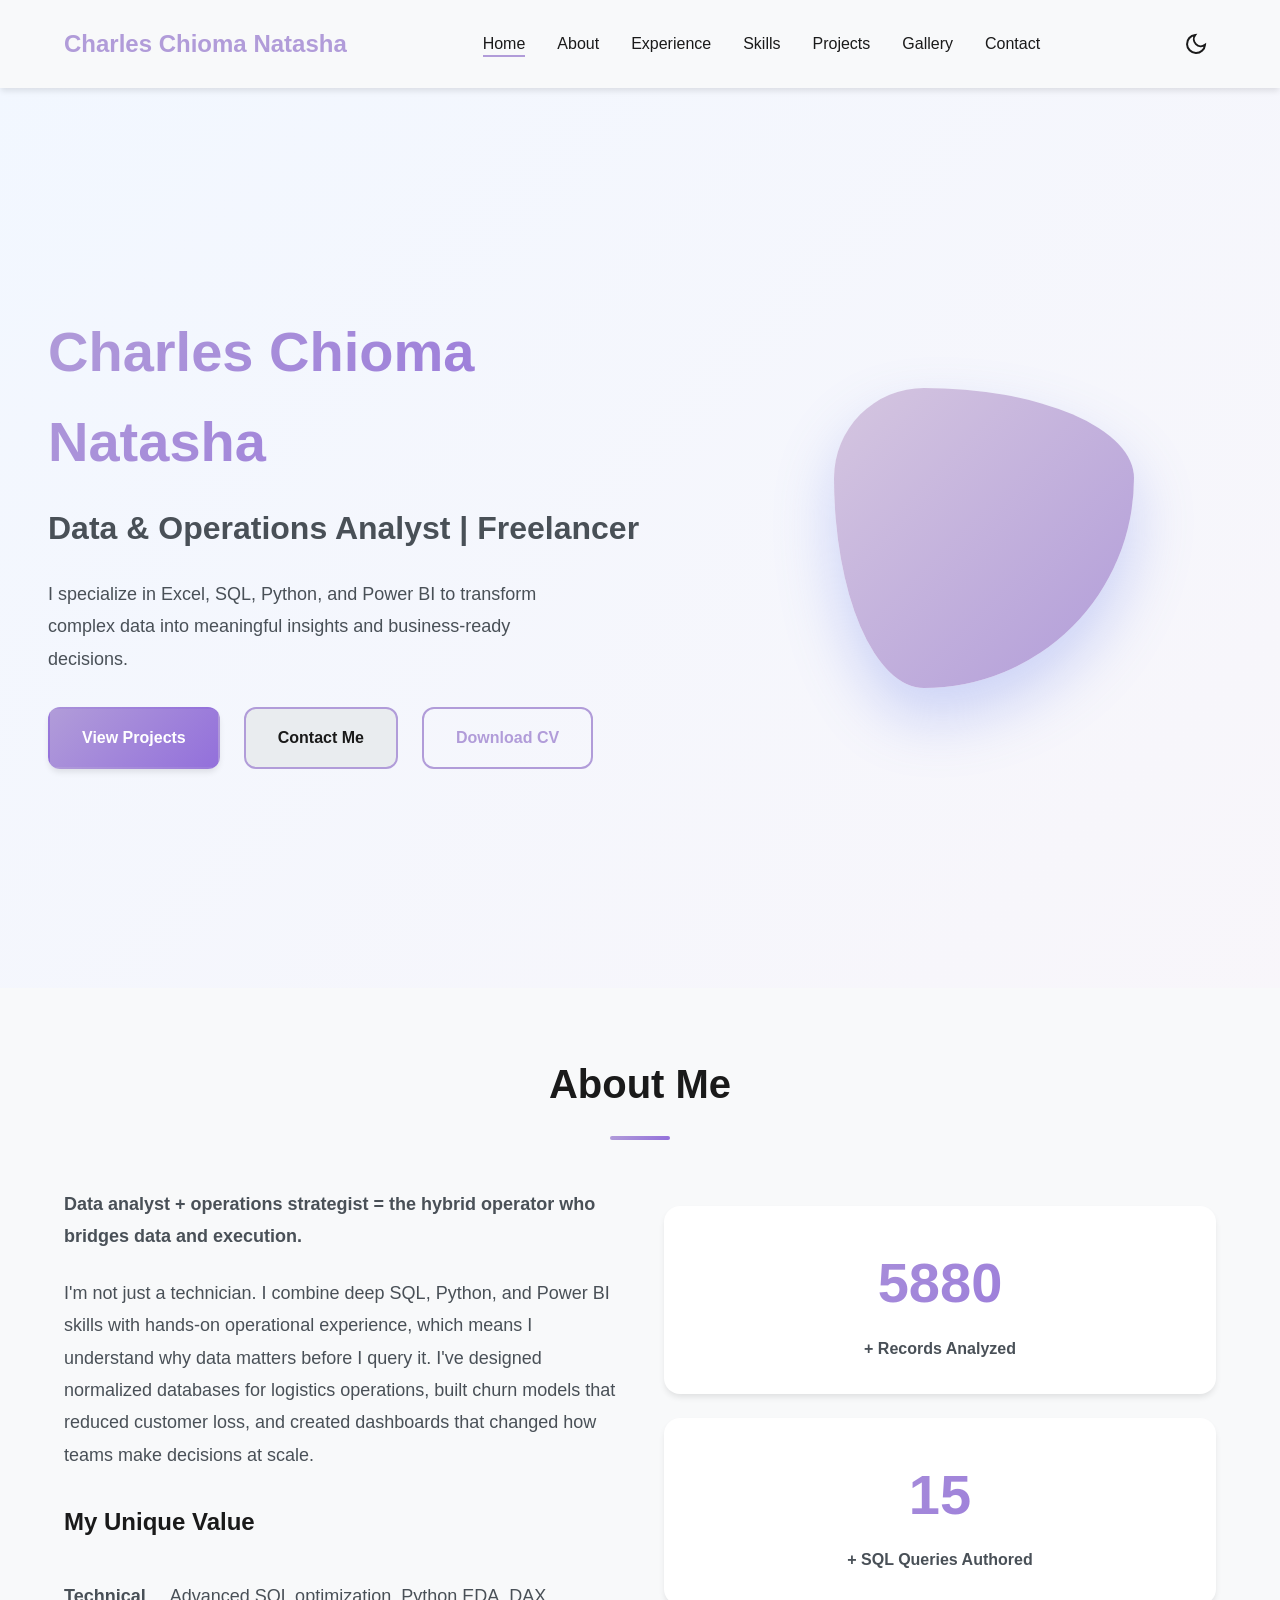
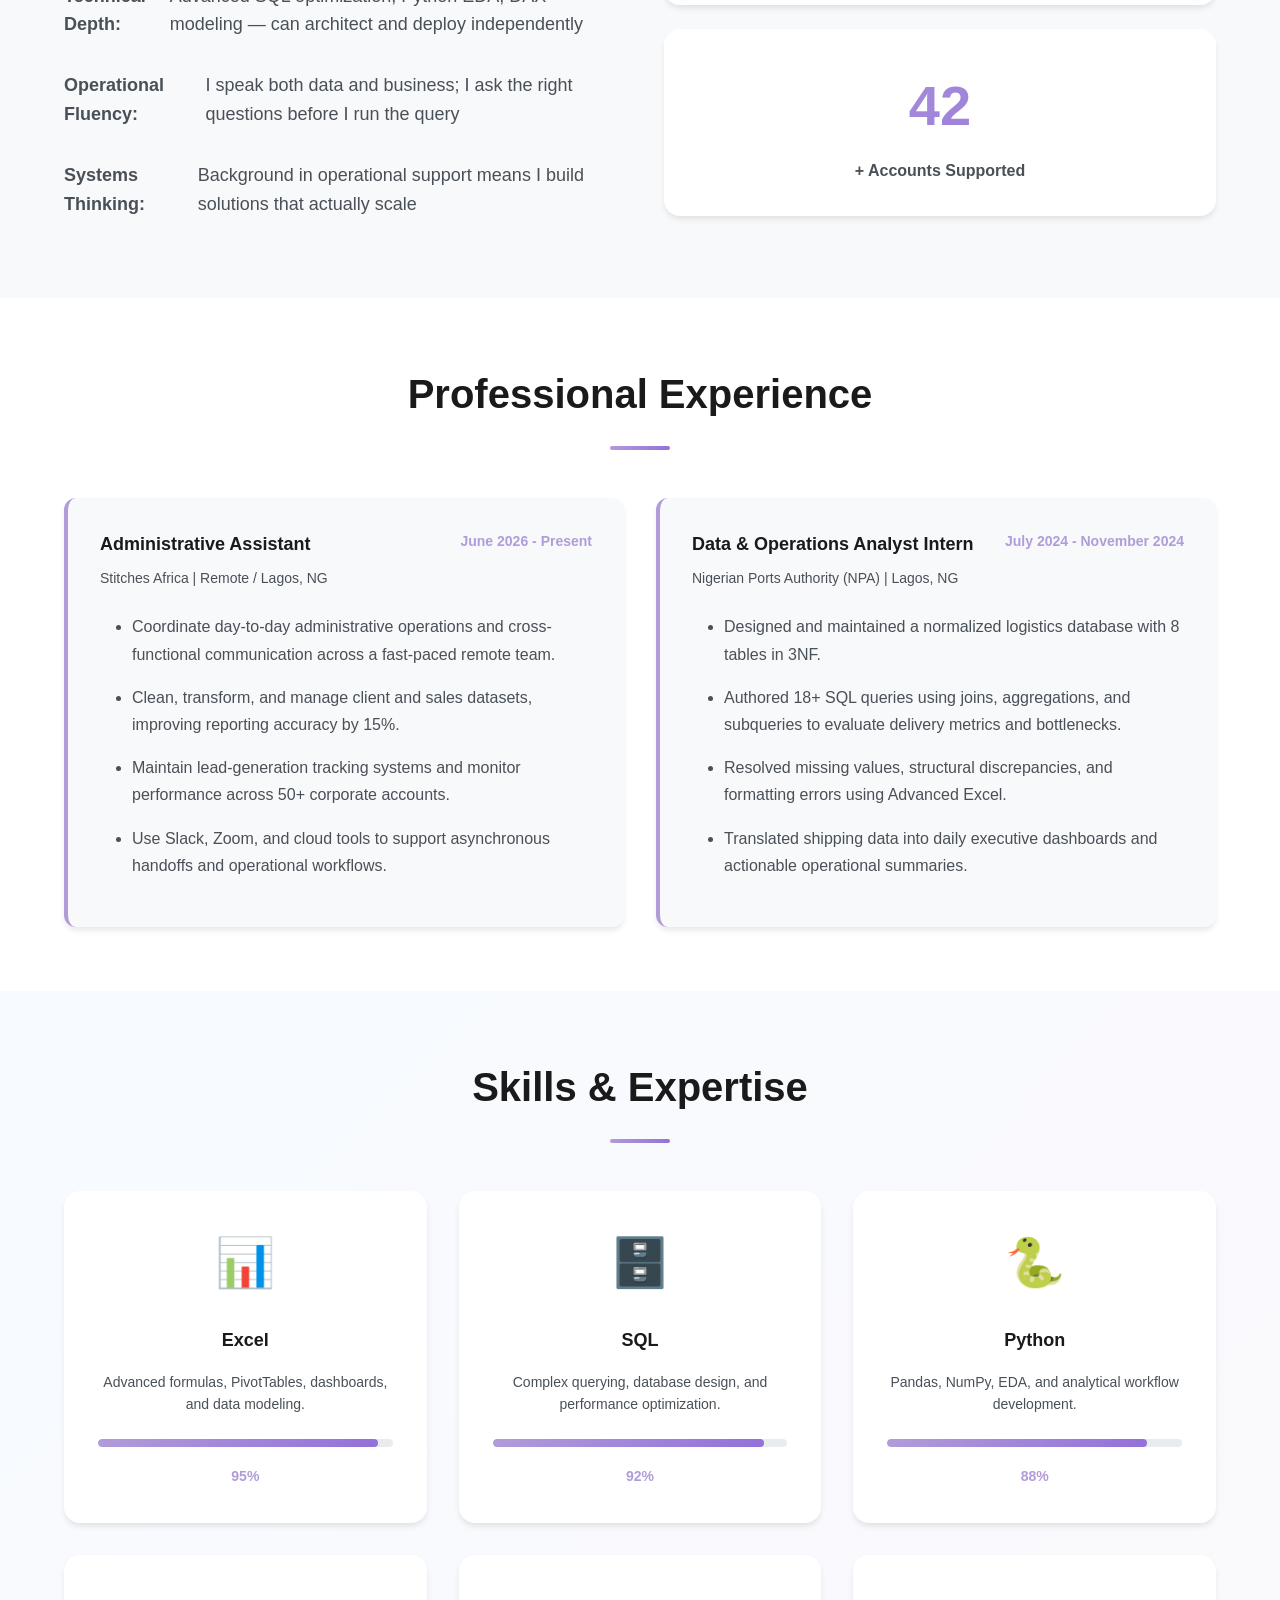
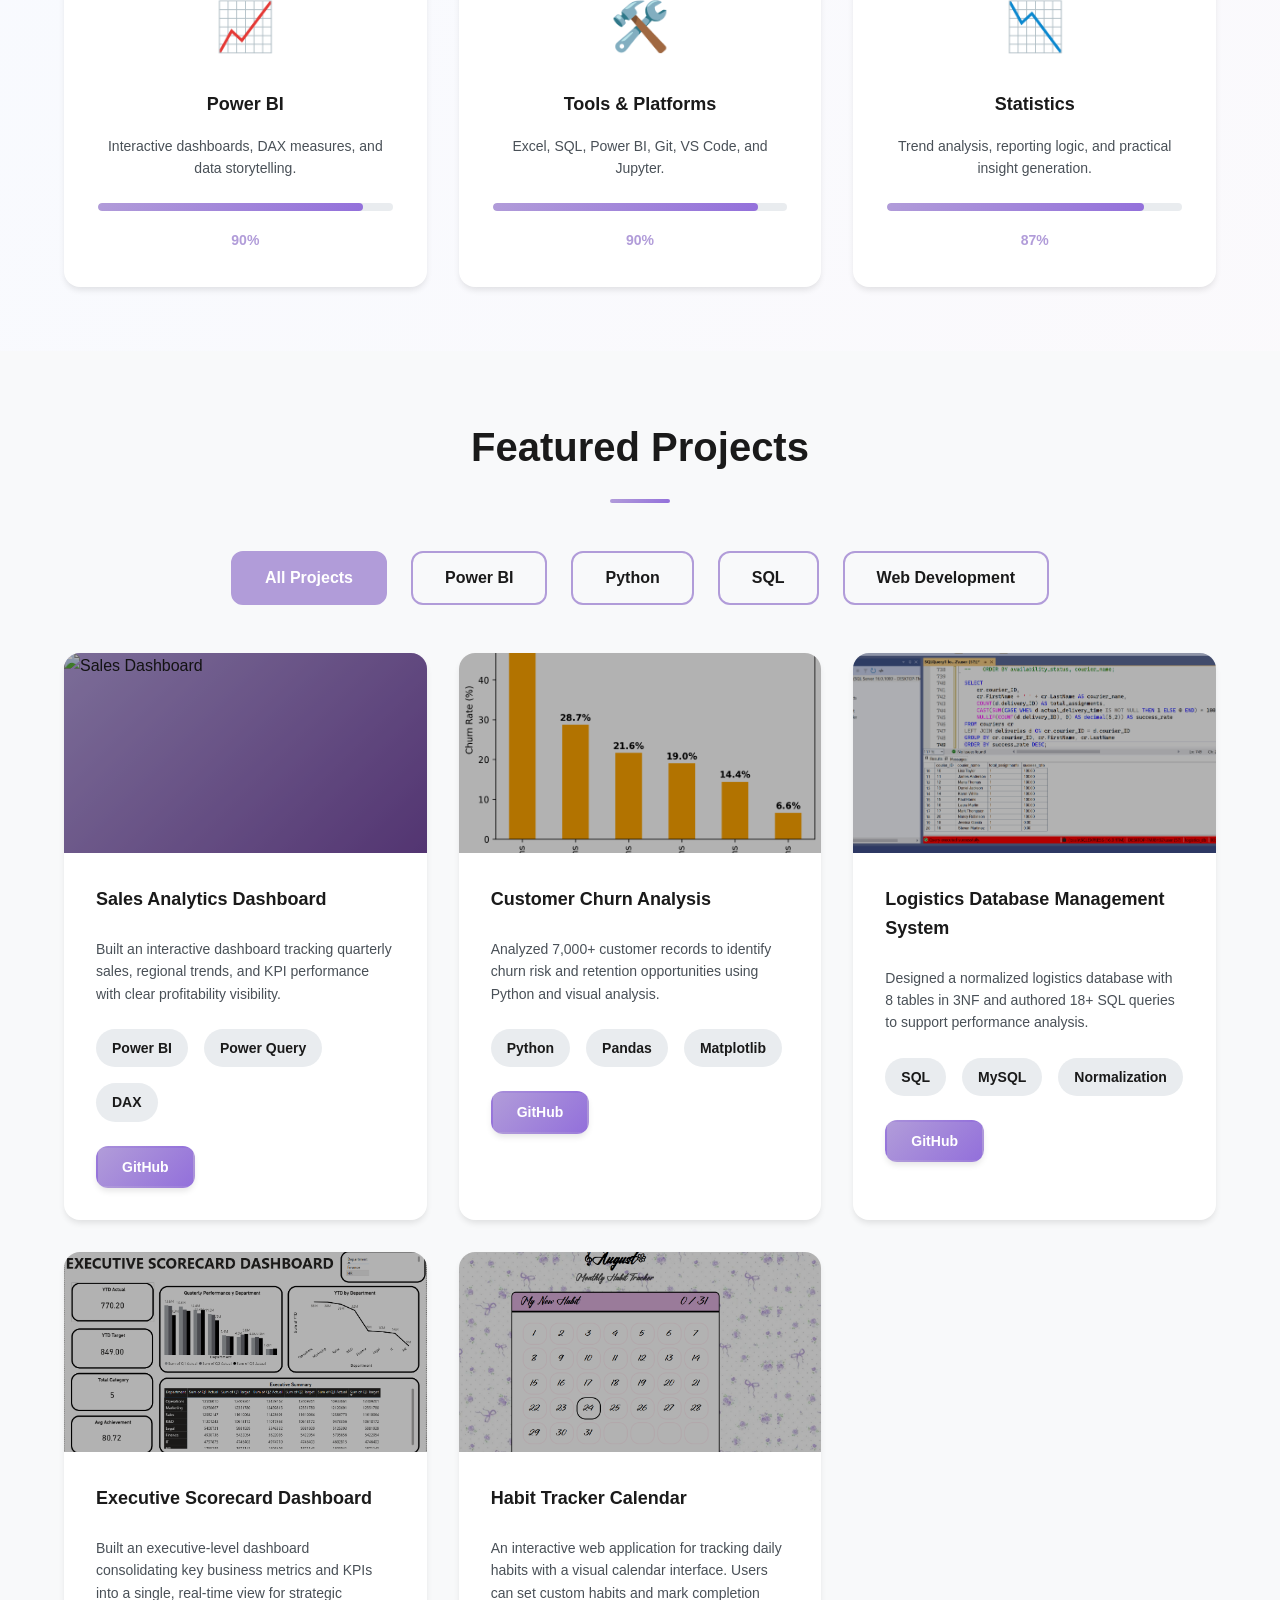
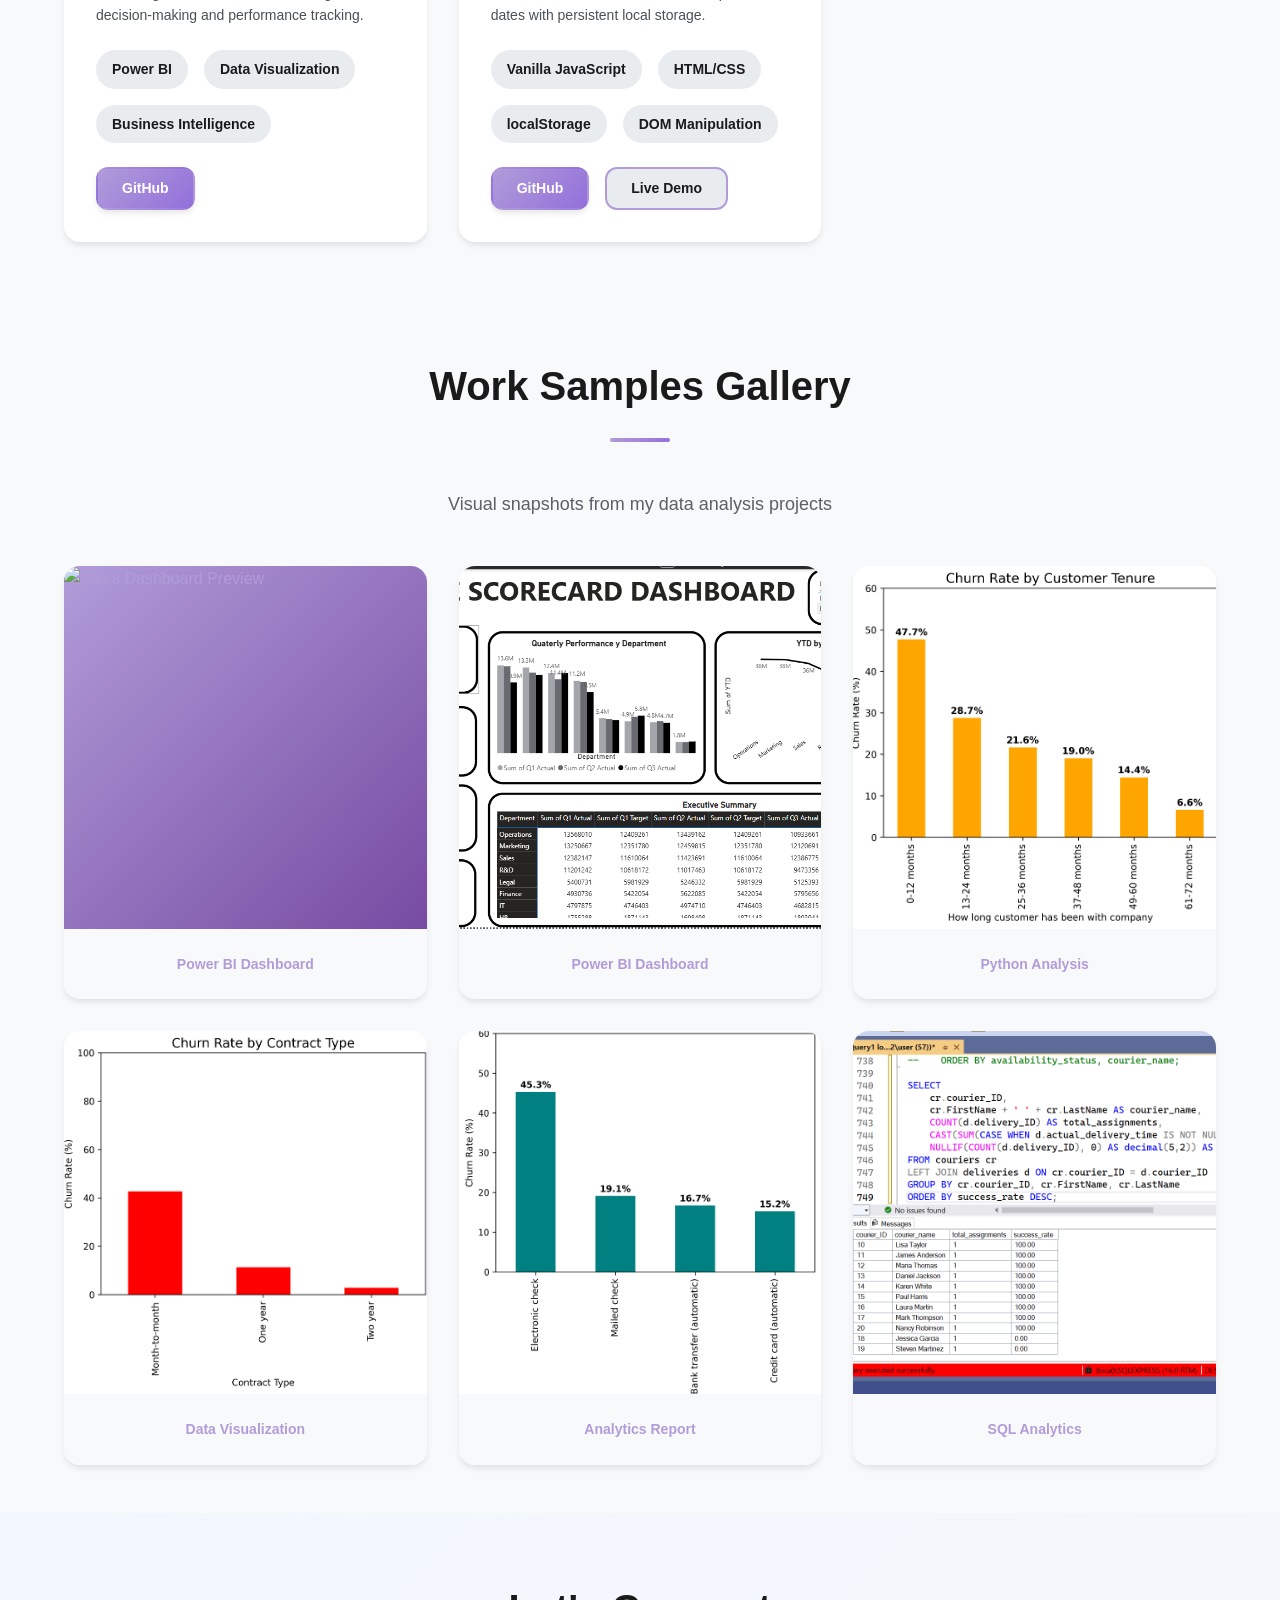
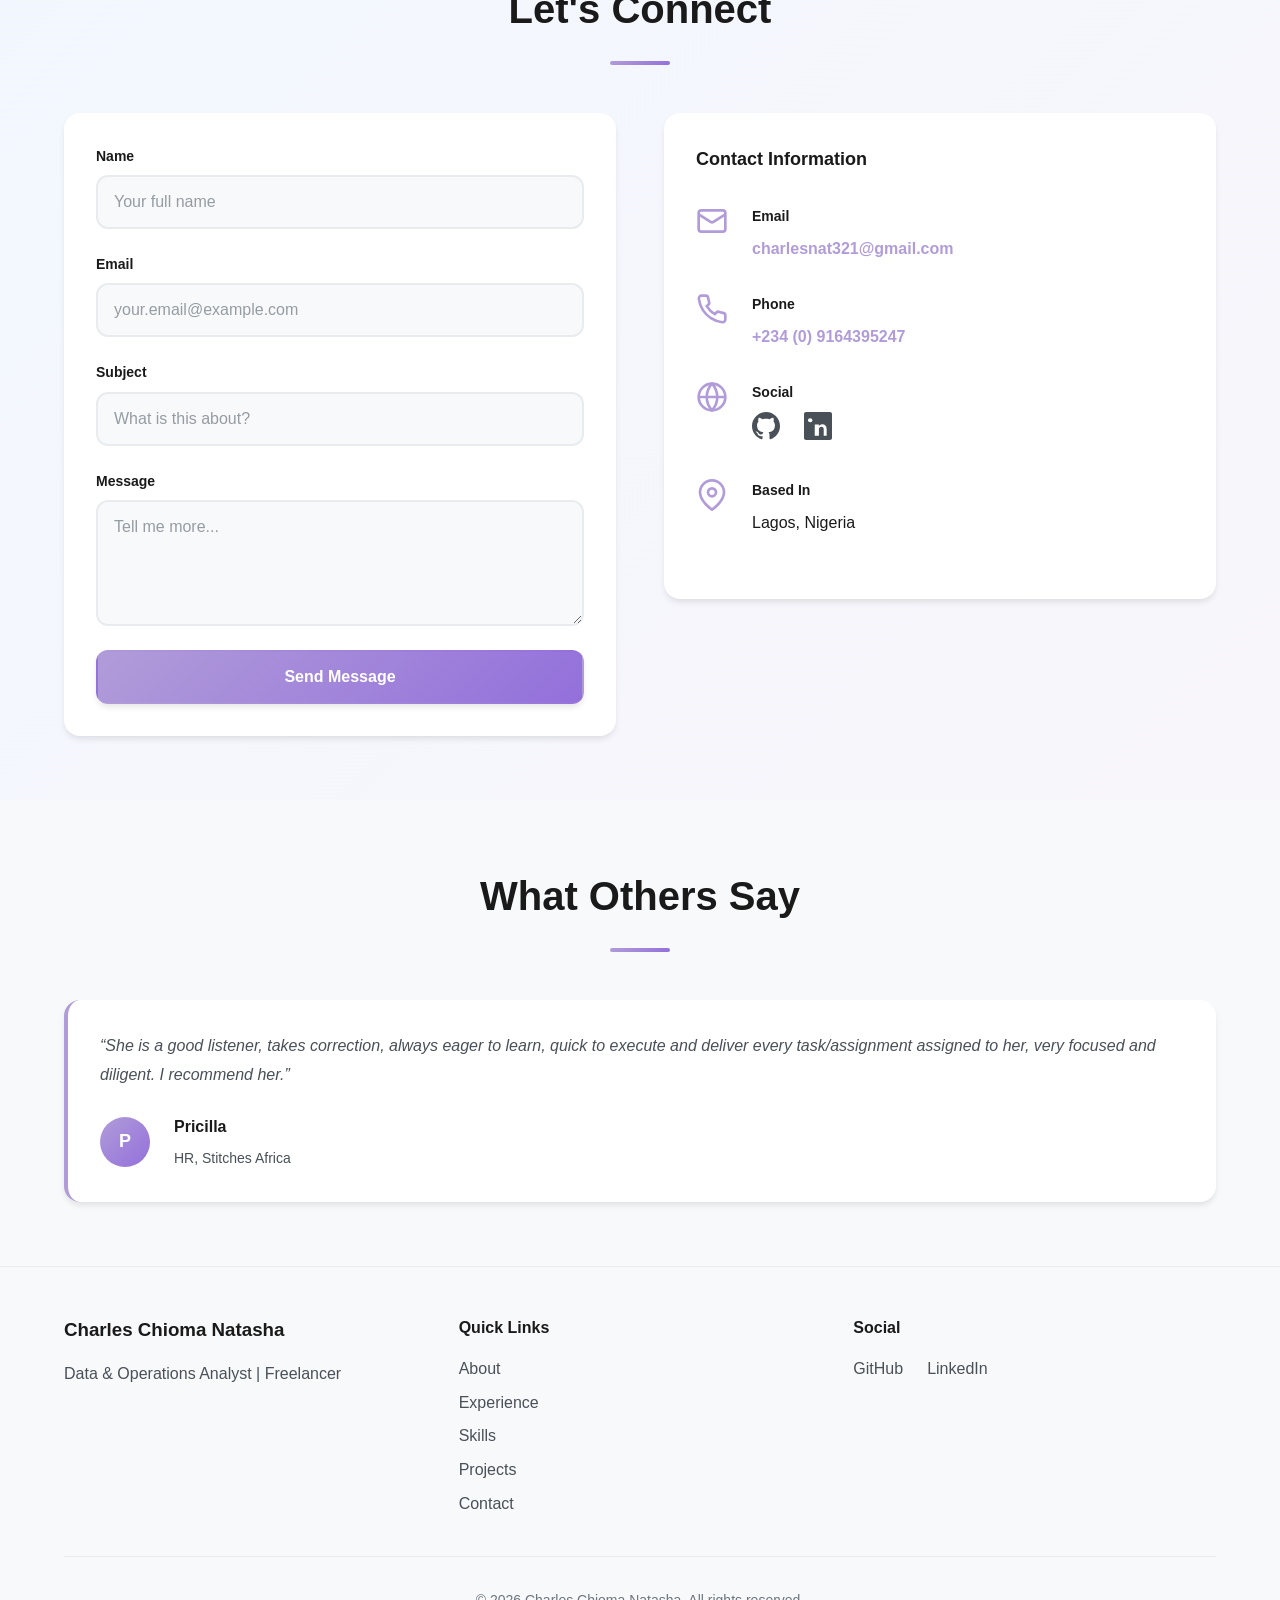
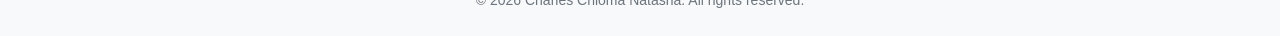
==== commit e53c5271: "Fix habit tracker demo URL" ====
--- a/index.html
+++ b/index.html
@@ -283,7 +283,7 @@
                         </div>
                         <div class="project-buttons">
                             <a href="https://github.com/charlesnatasha/Habit-tracker-calender" target="_blank" rel="noopener" class="btn btn-small btn-primary">GitHub</a>
-                            <a href="https://charlesnatasha.github.io/Habit-tracker-calender/" target="_blank" rel="noopener" class="btn btn-small btn-secondary">Live Demo</a>
+                            <a href="https://charlesnatasha.github.io/Habit-tracker-calender/habittracker.html" target="_blank" rel="noopener" class="btn btn-small btn-secondary">Live Demo</a>
                         </div>
                     </div>
                 </div>
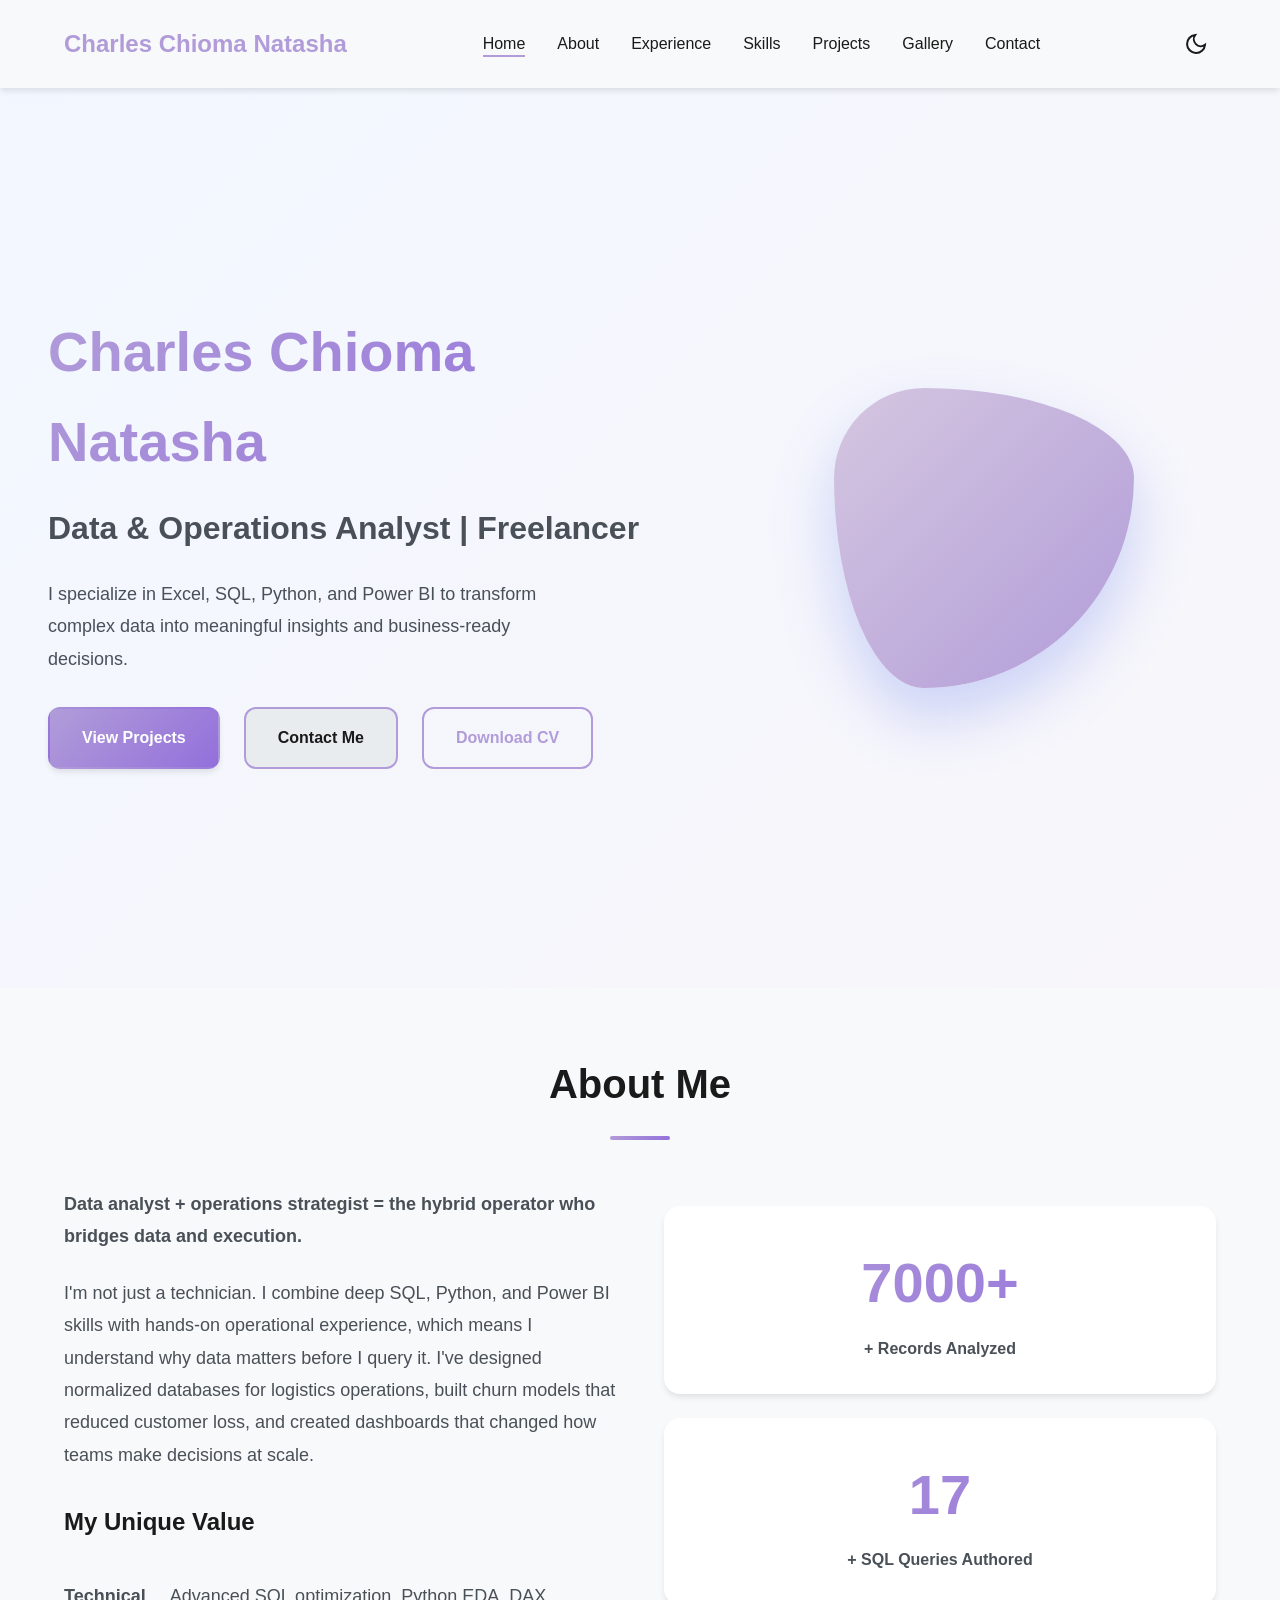
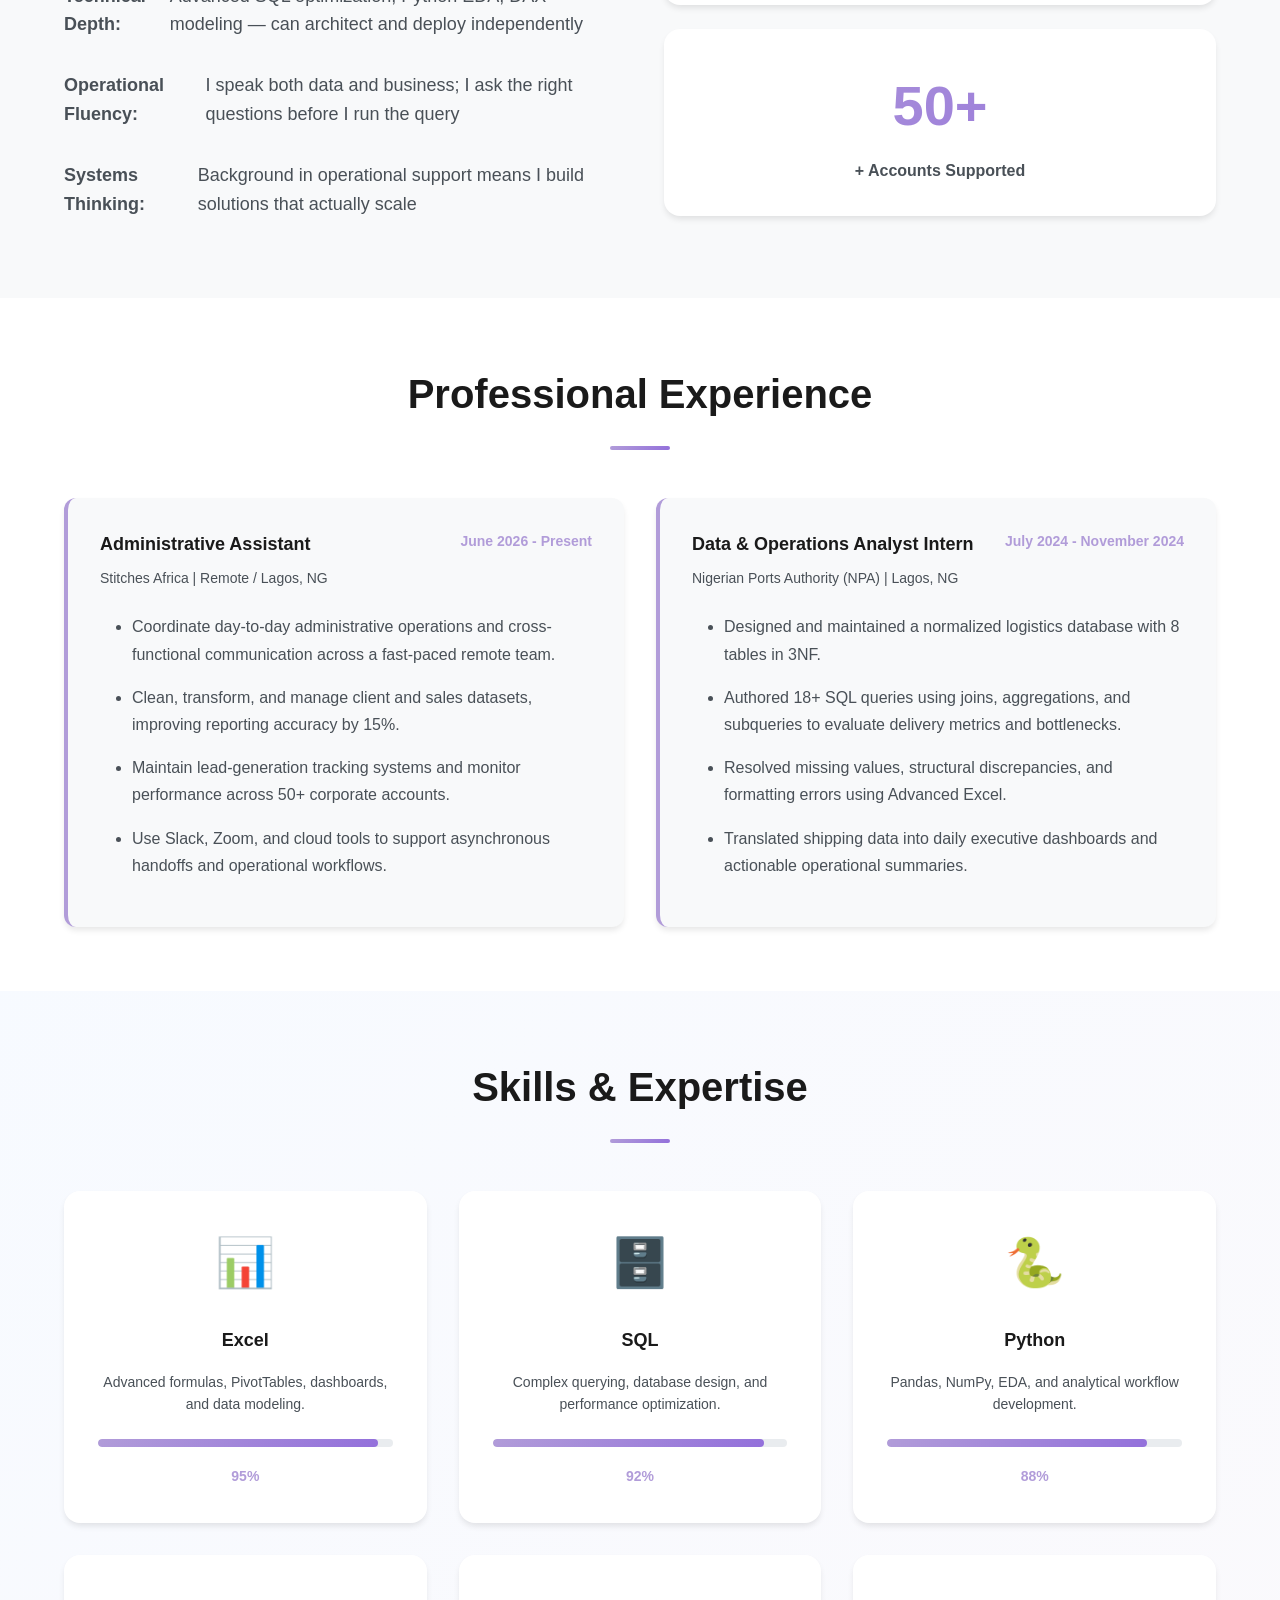
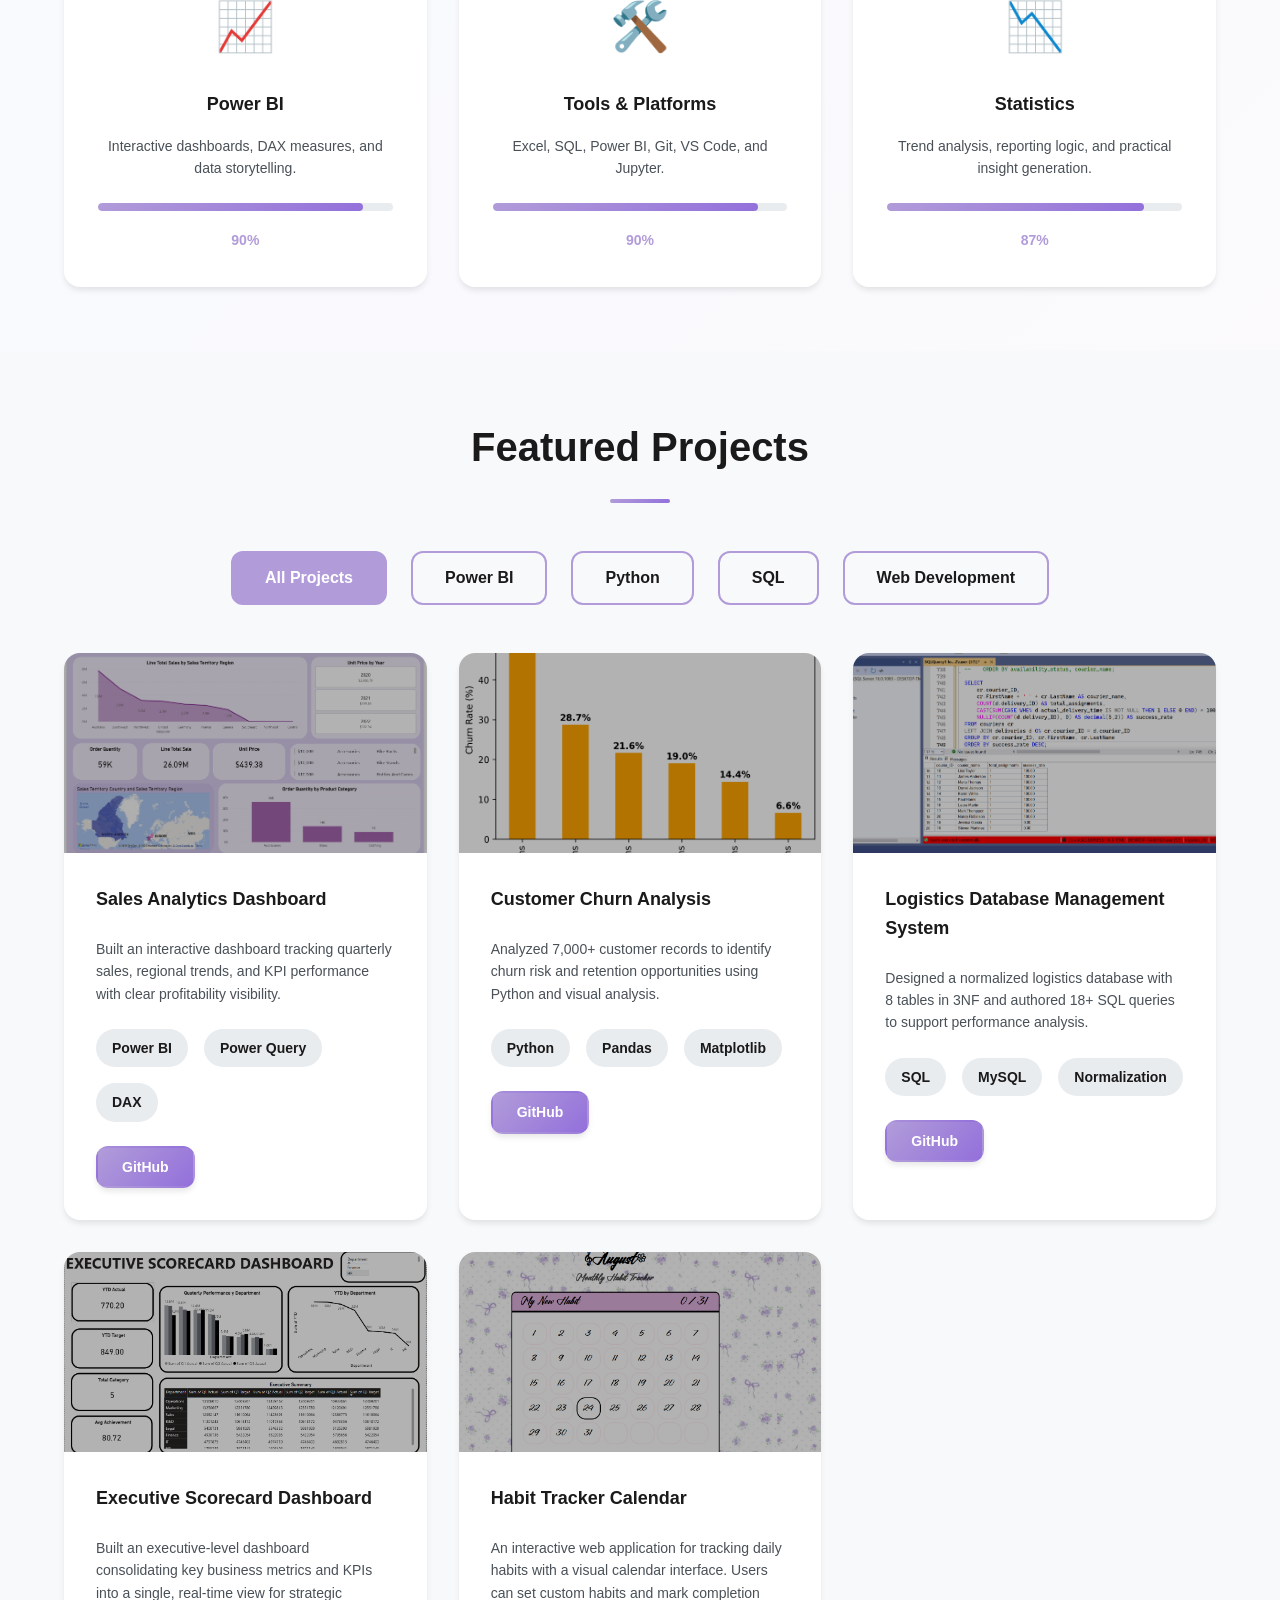
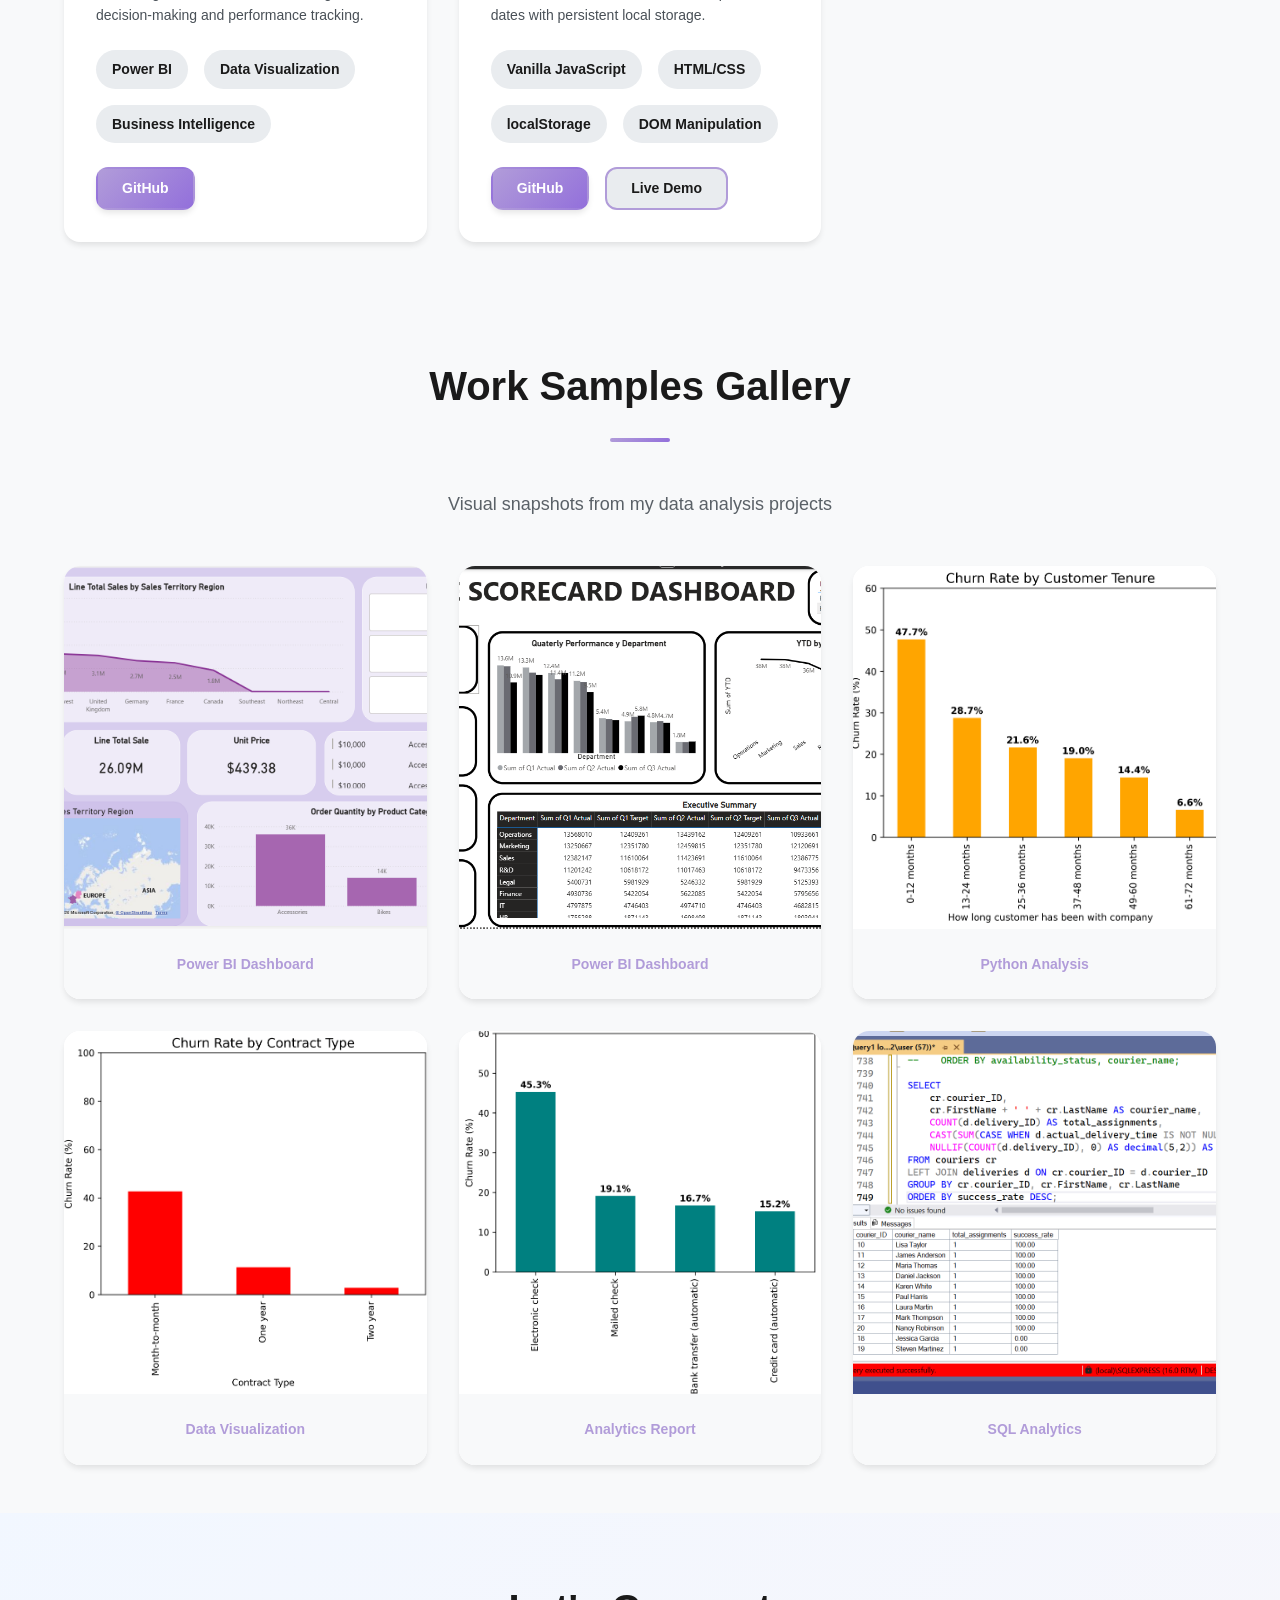
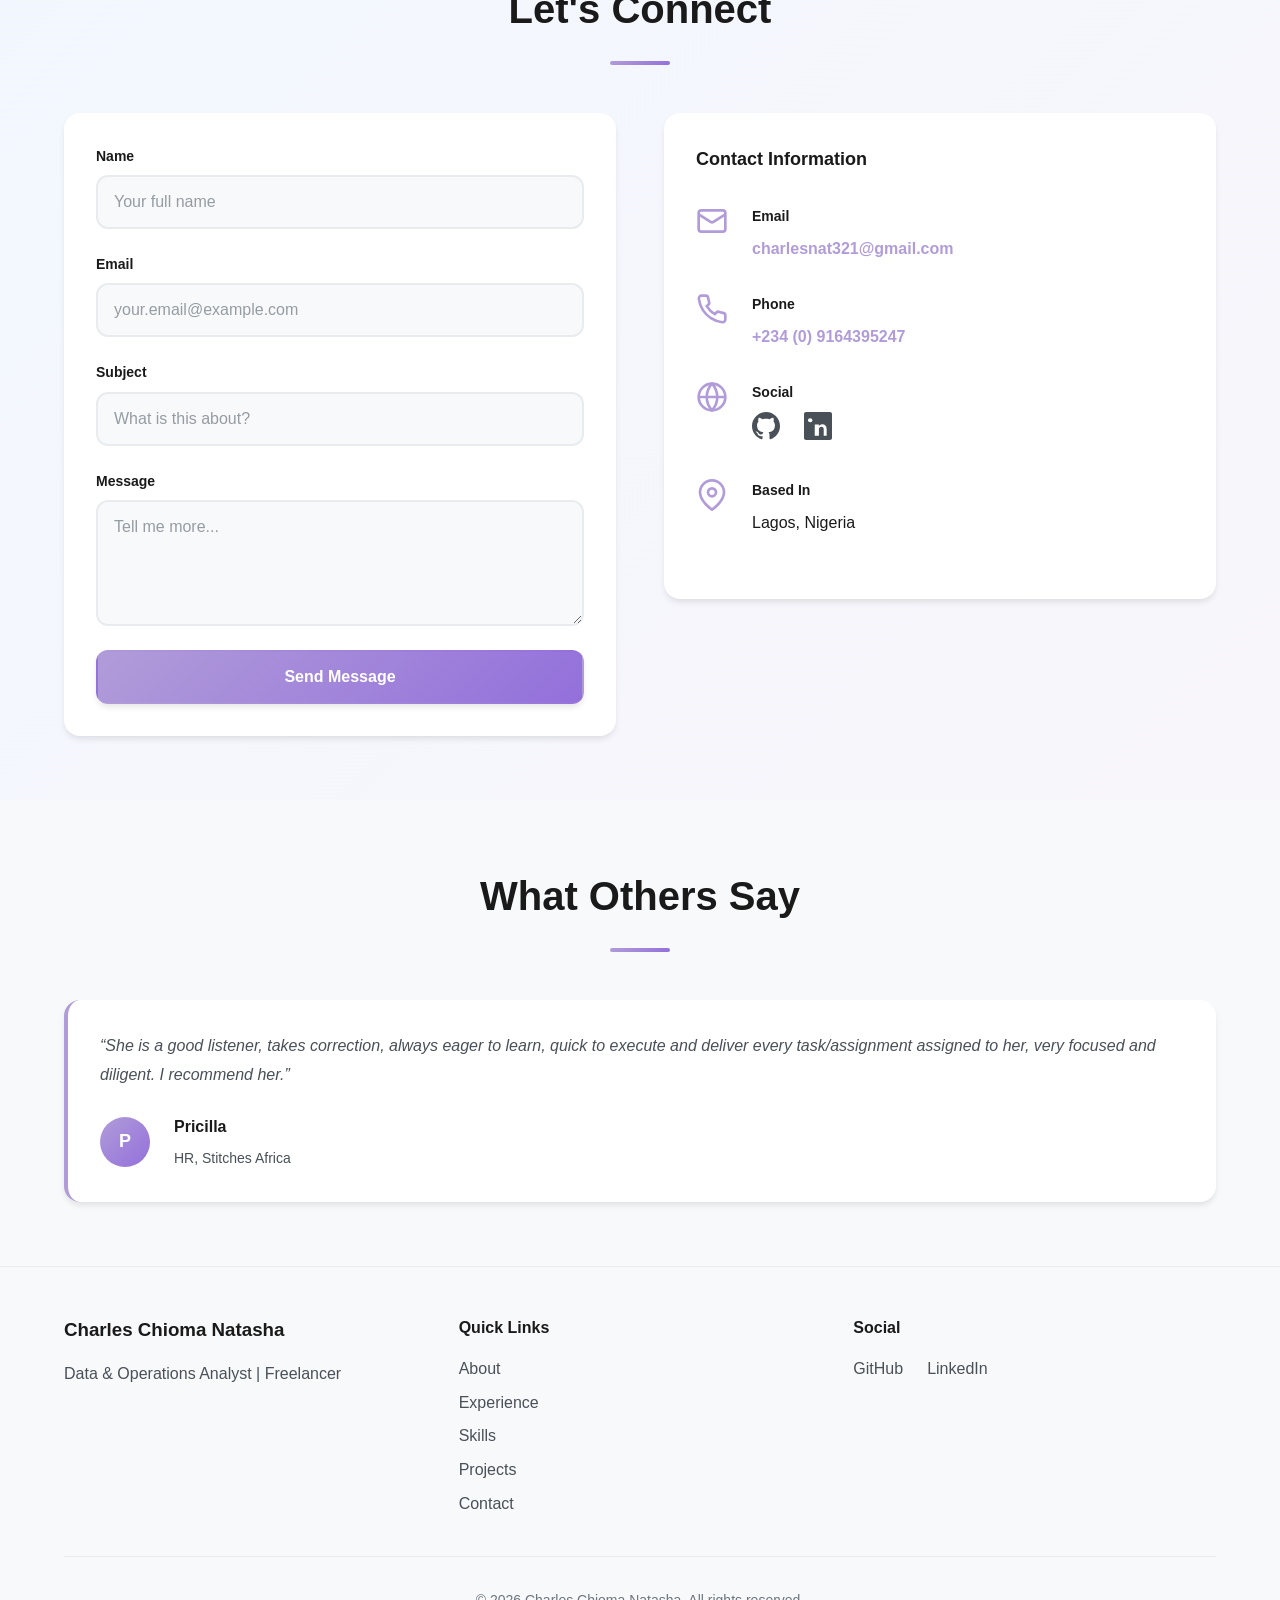
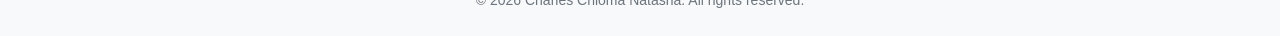
==== commit ce1cf2d0: "Fix sales dashboard images" ====
--- a/index.html
+++ b/index.html
@@ -202,7 +202,7 @@
             <div class="projects-grid">
                 <div class="project-card" data-category="powerbi">
                     <div class="project-image">
-                        <img src="assets/sales-dashboard-preview.png" alt="Sales Dashboard">
+                        <img src="assets/sales-dashboard-preview.png.png" alt="Sales Dashboard">
                     </div>
                     <div class="project-content">
                         <h3>Sales Analytics Dashboard</h3>
@@ -299,8 +299,8 @@
                 <div class="gallery-item">
                     <div class="gallery-card">
                         <div class="gallery-image-wrapper">
-                            <a href="assets/sales-dashboard-preview.png" target="_blank" rel="noopener" aria-label="View full Sales Analytics Dashboard image">
-                                <img src="assets/sales-dashboard-preview.png" alt="Sales Dashboard Preview">
+                            <a href="assets/sales-dashboard-preview.png.png" target="_blank" rel="noopener" aria-label="View full Sales Analytics Dashboard image">
+                                <img src="assets/sales-dashboard-preview.png.png" alt="Sales Dashboard Preview">
                                 <div class="gallery-overlay">
                                     <p>Sales Analytics Dashboard</p>
                                 </div>
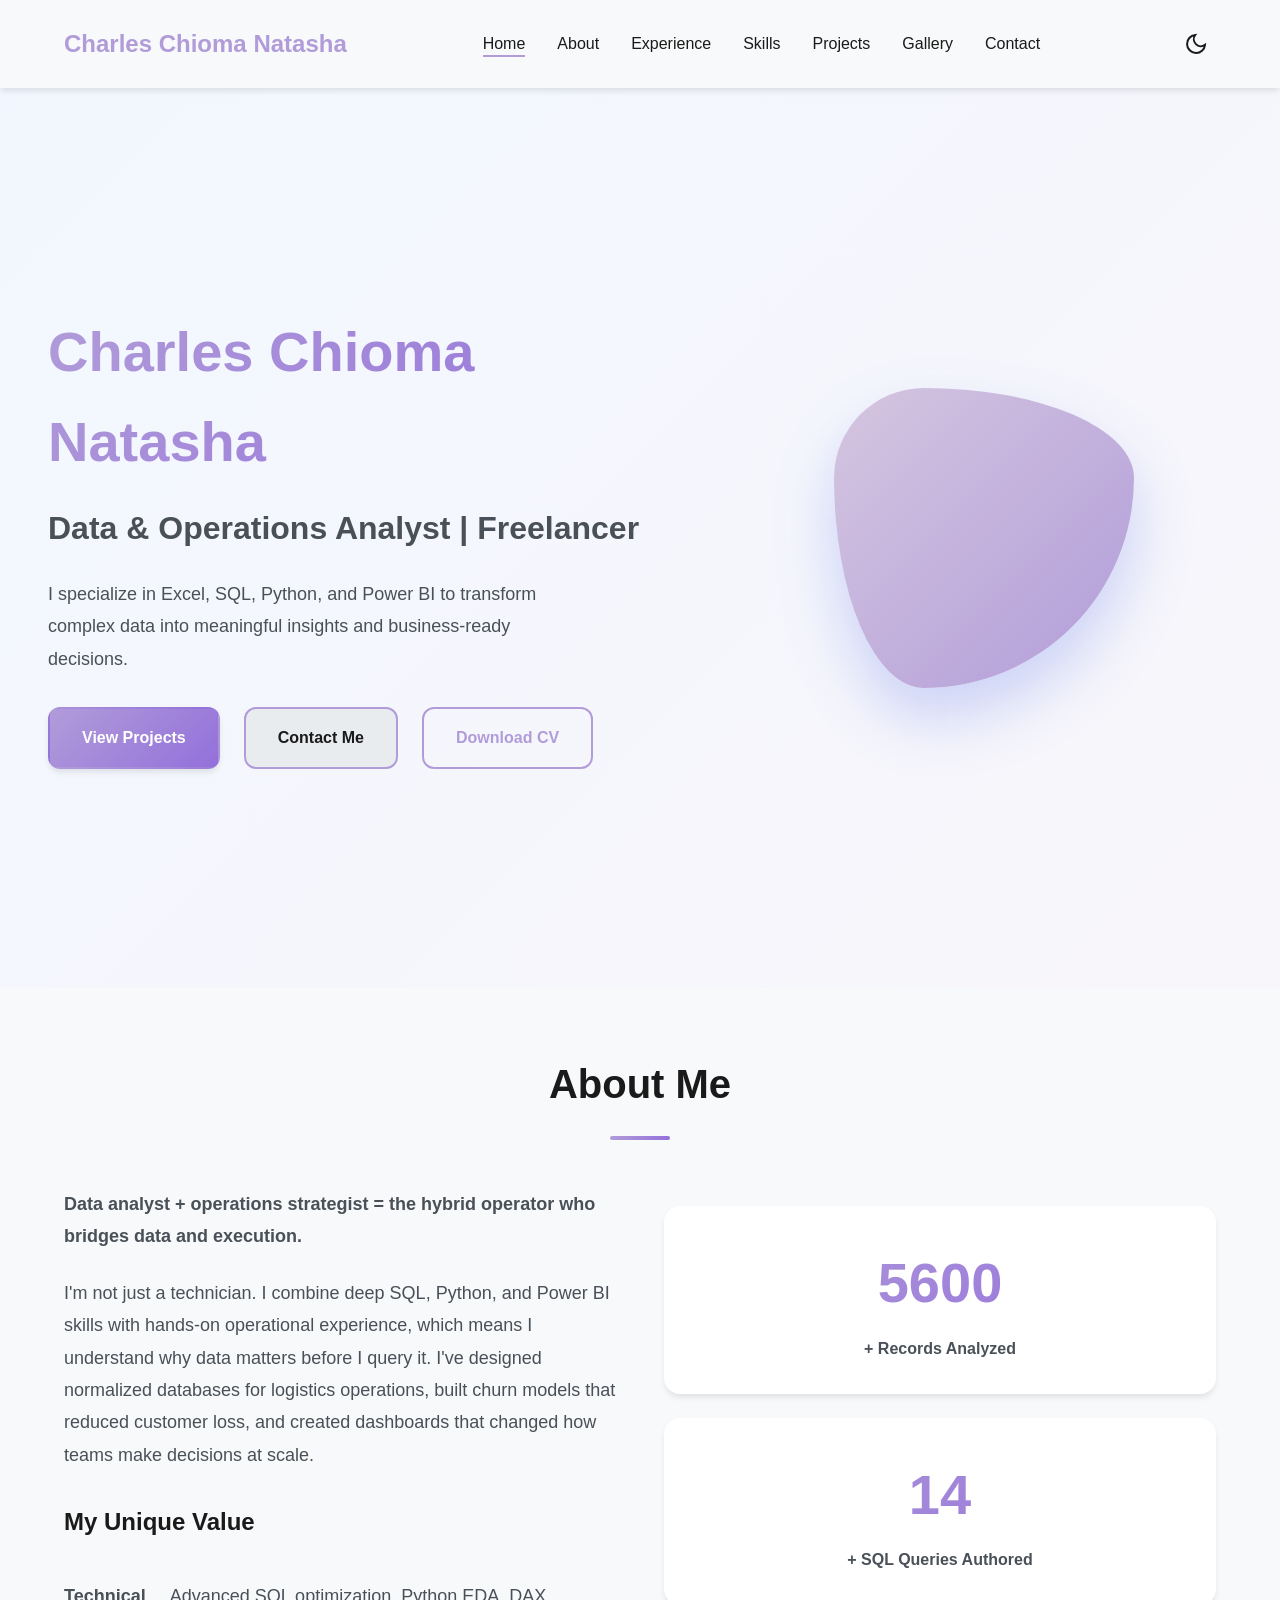
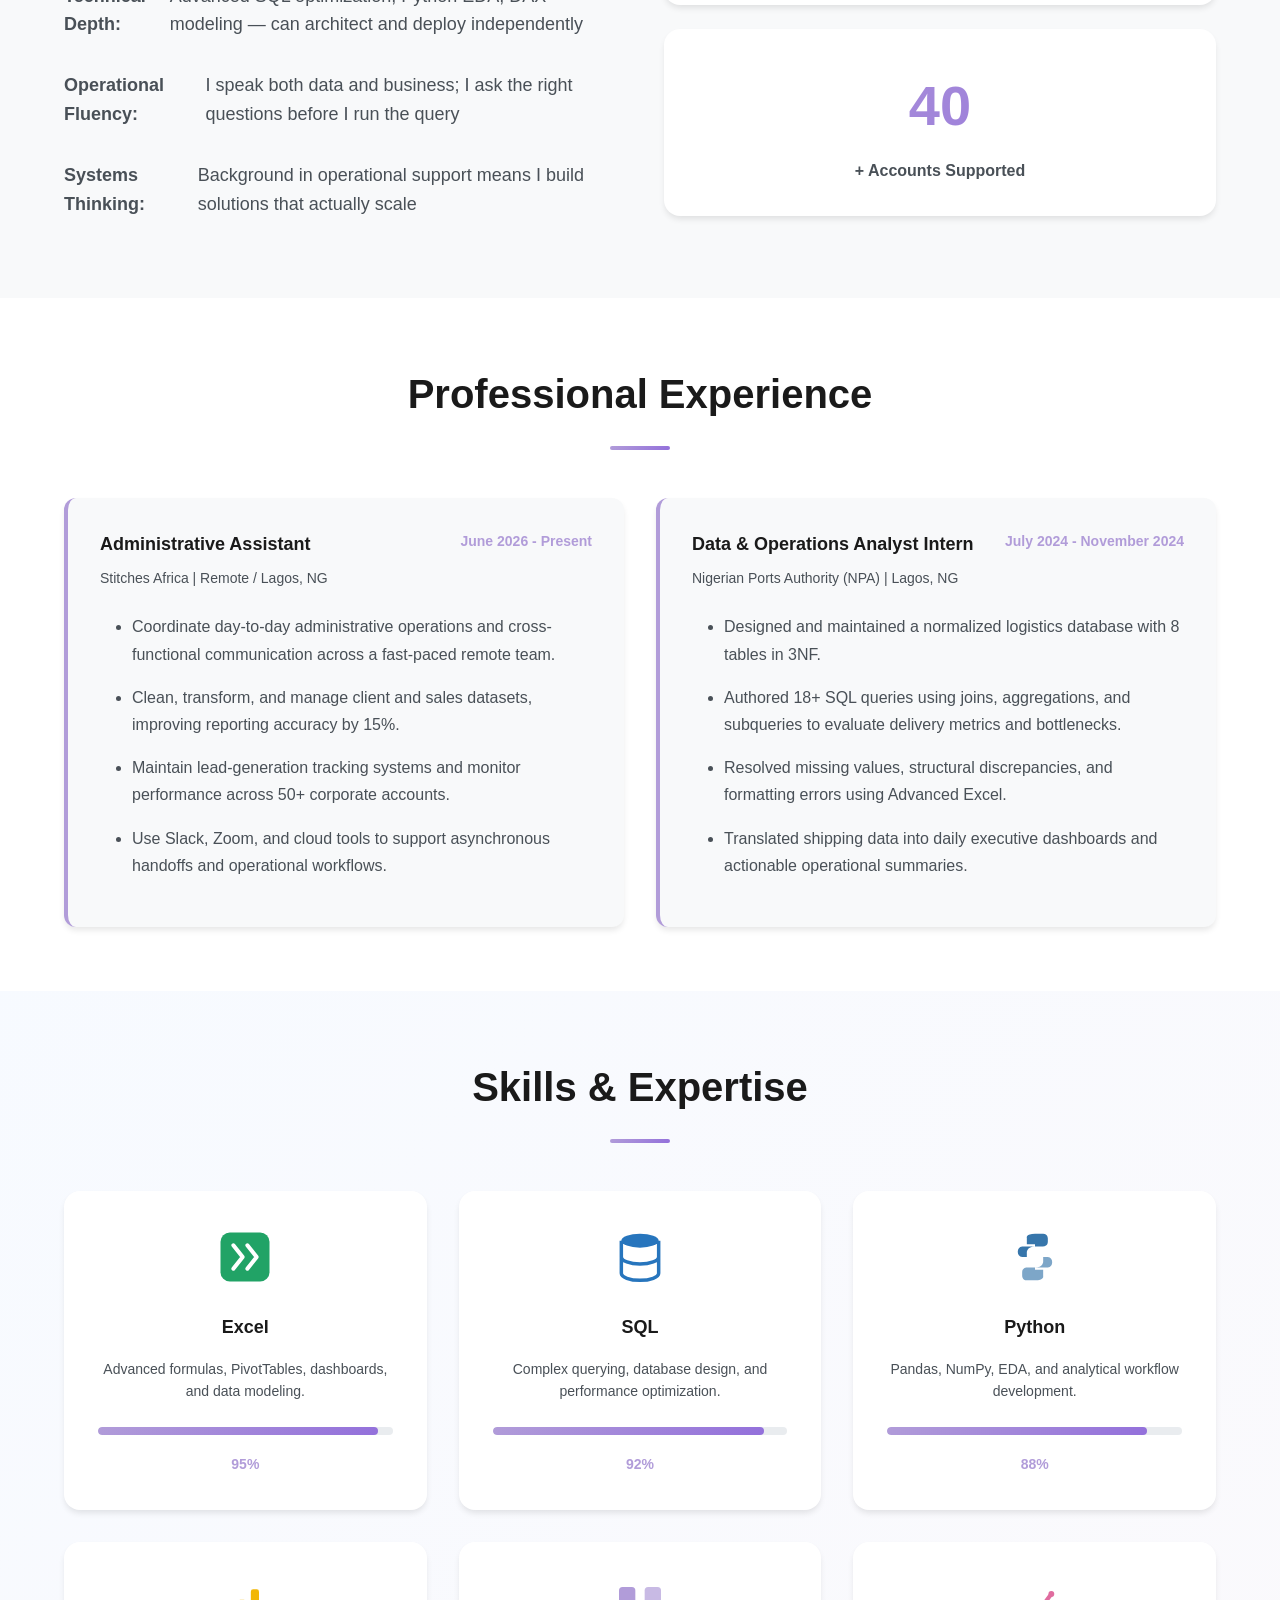
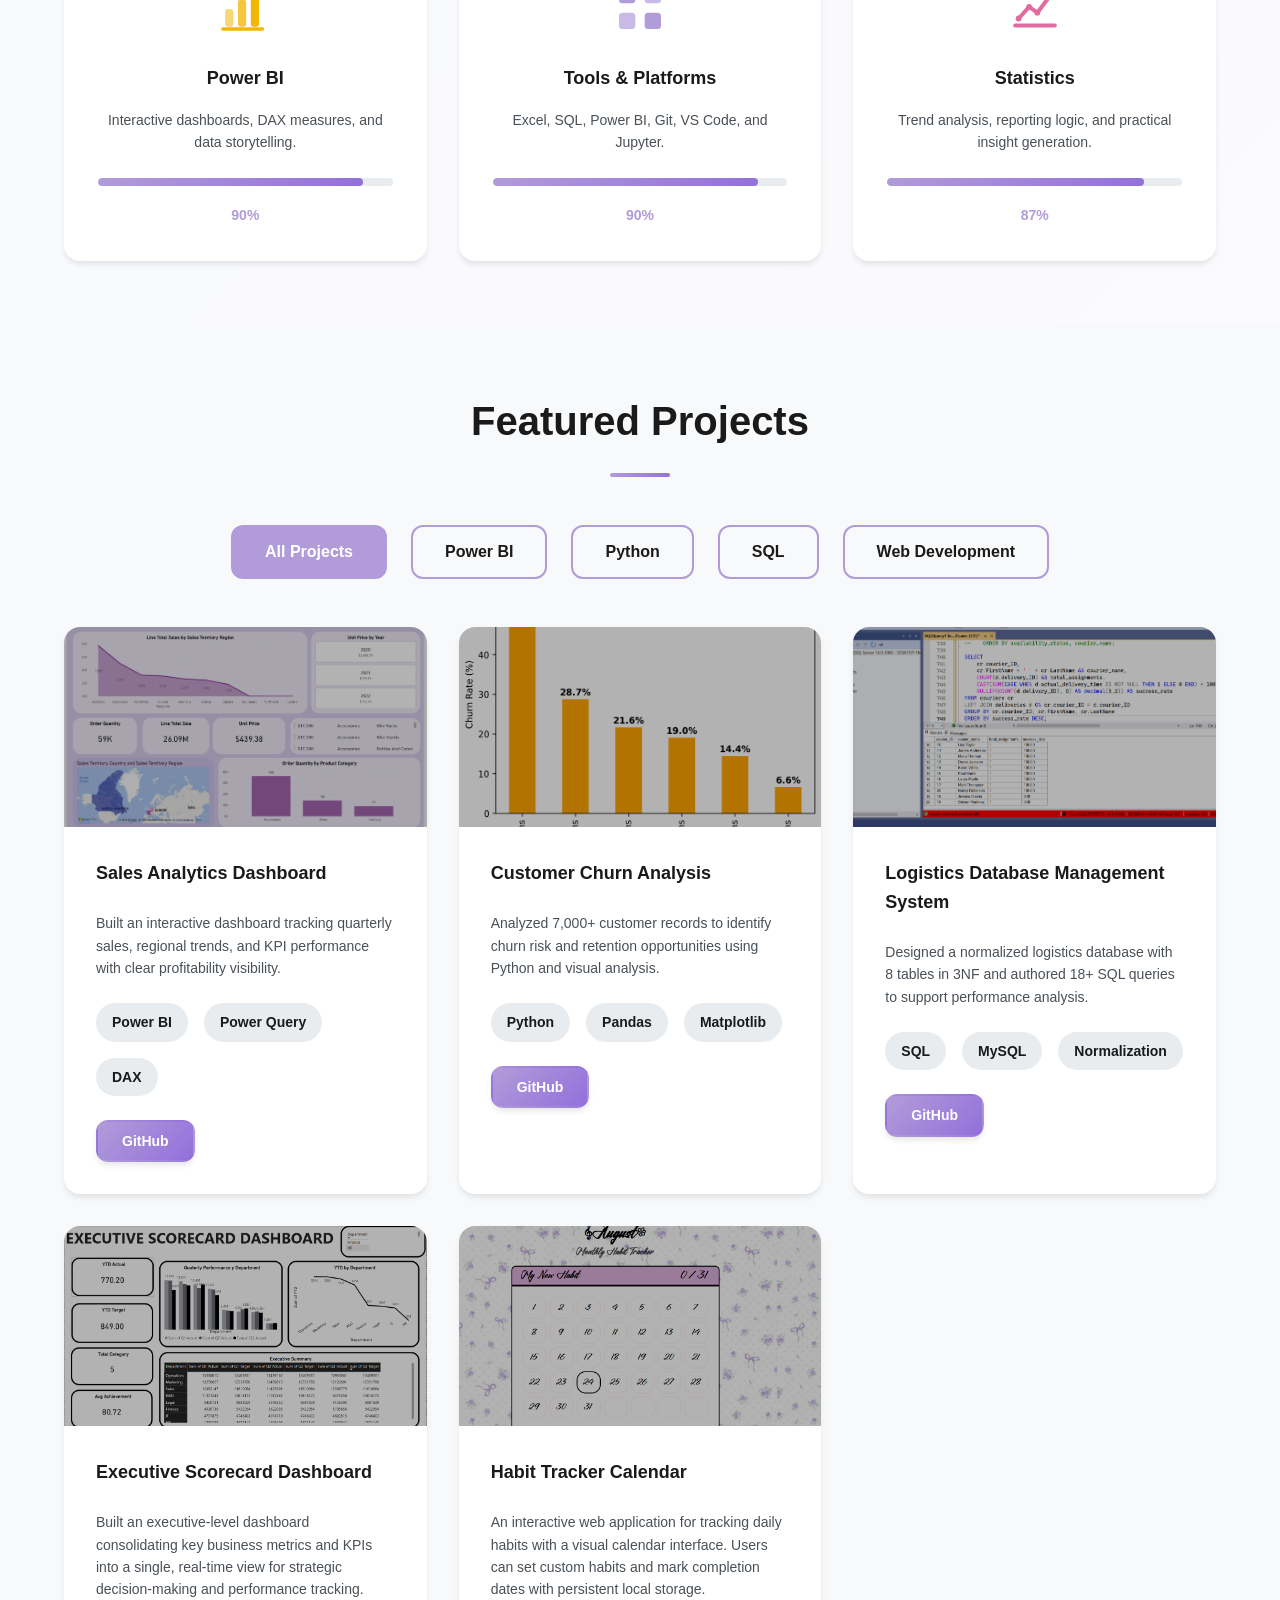
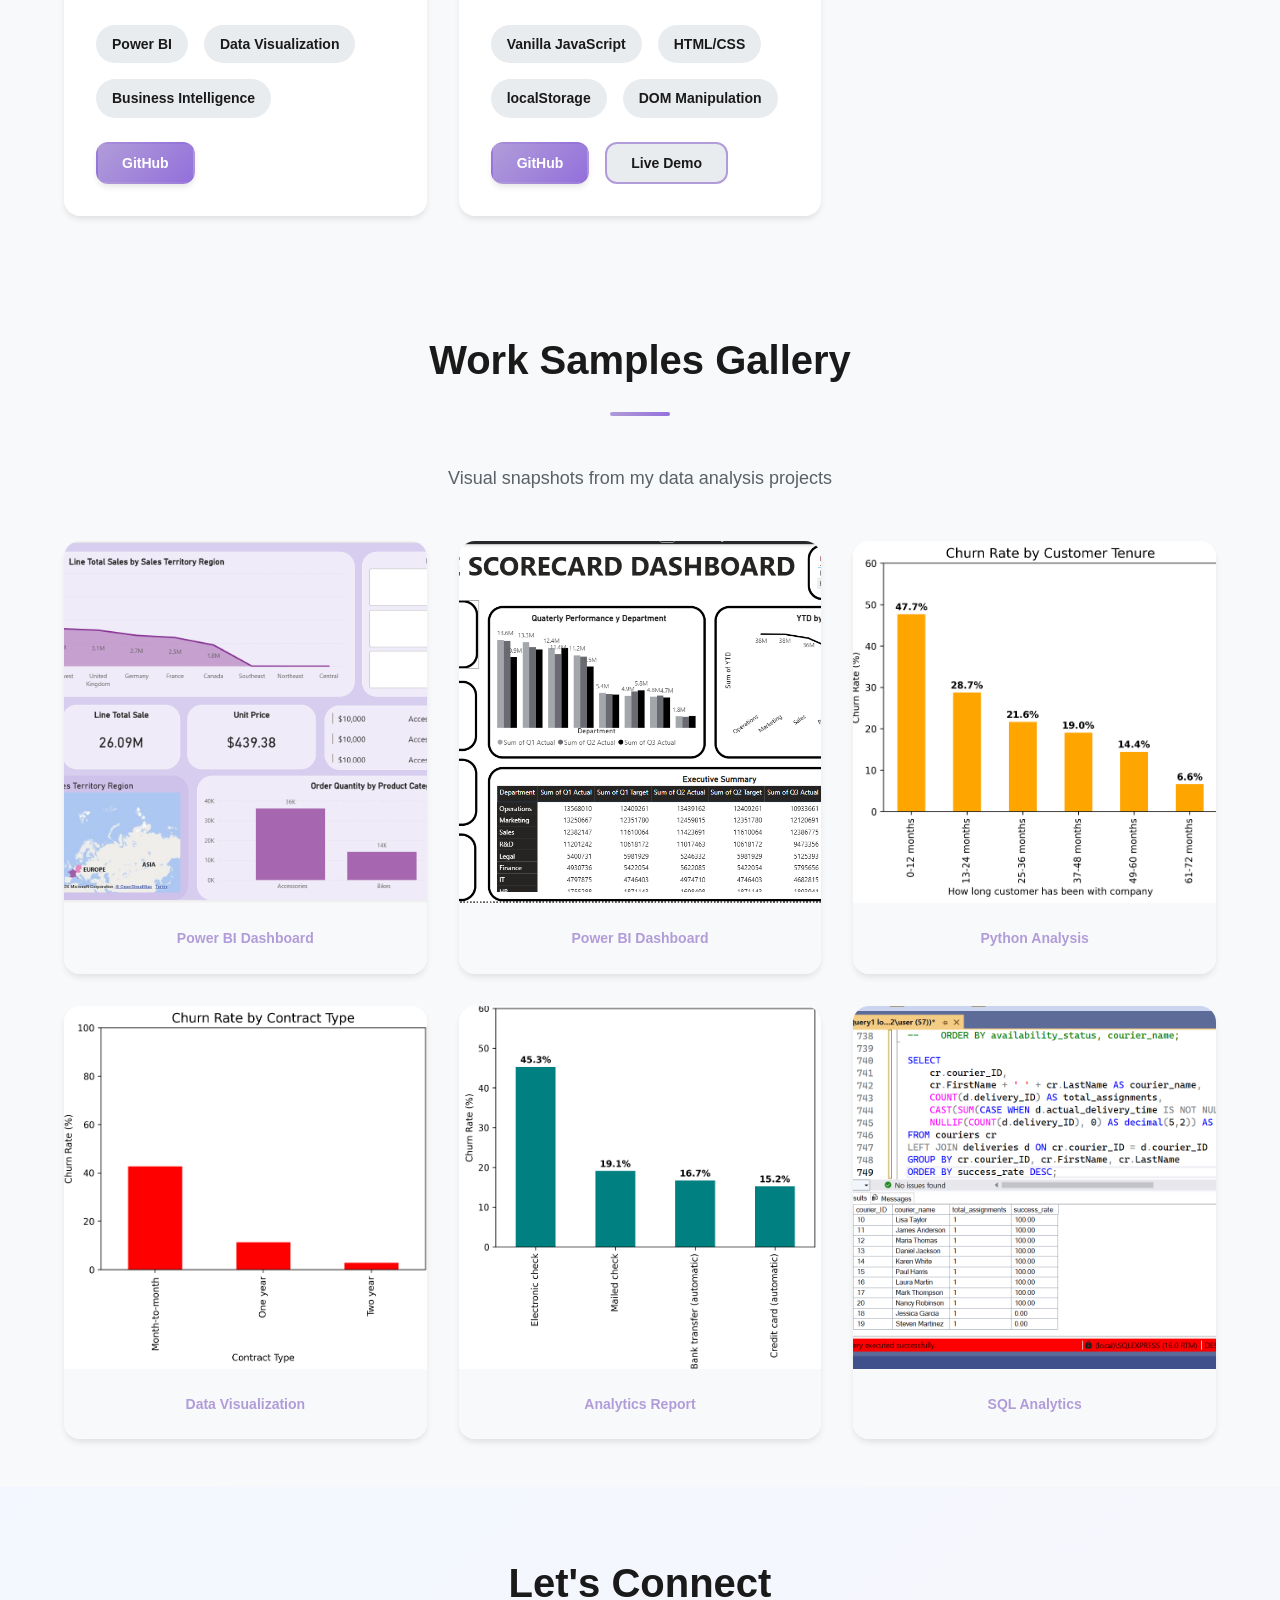
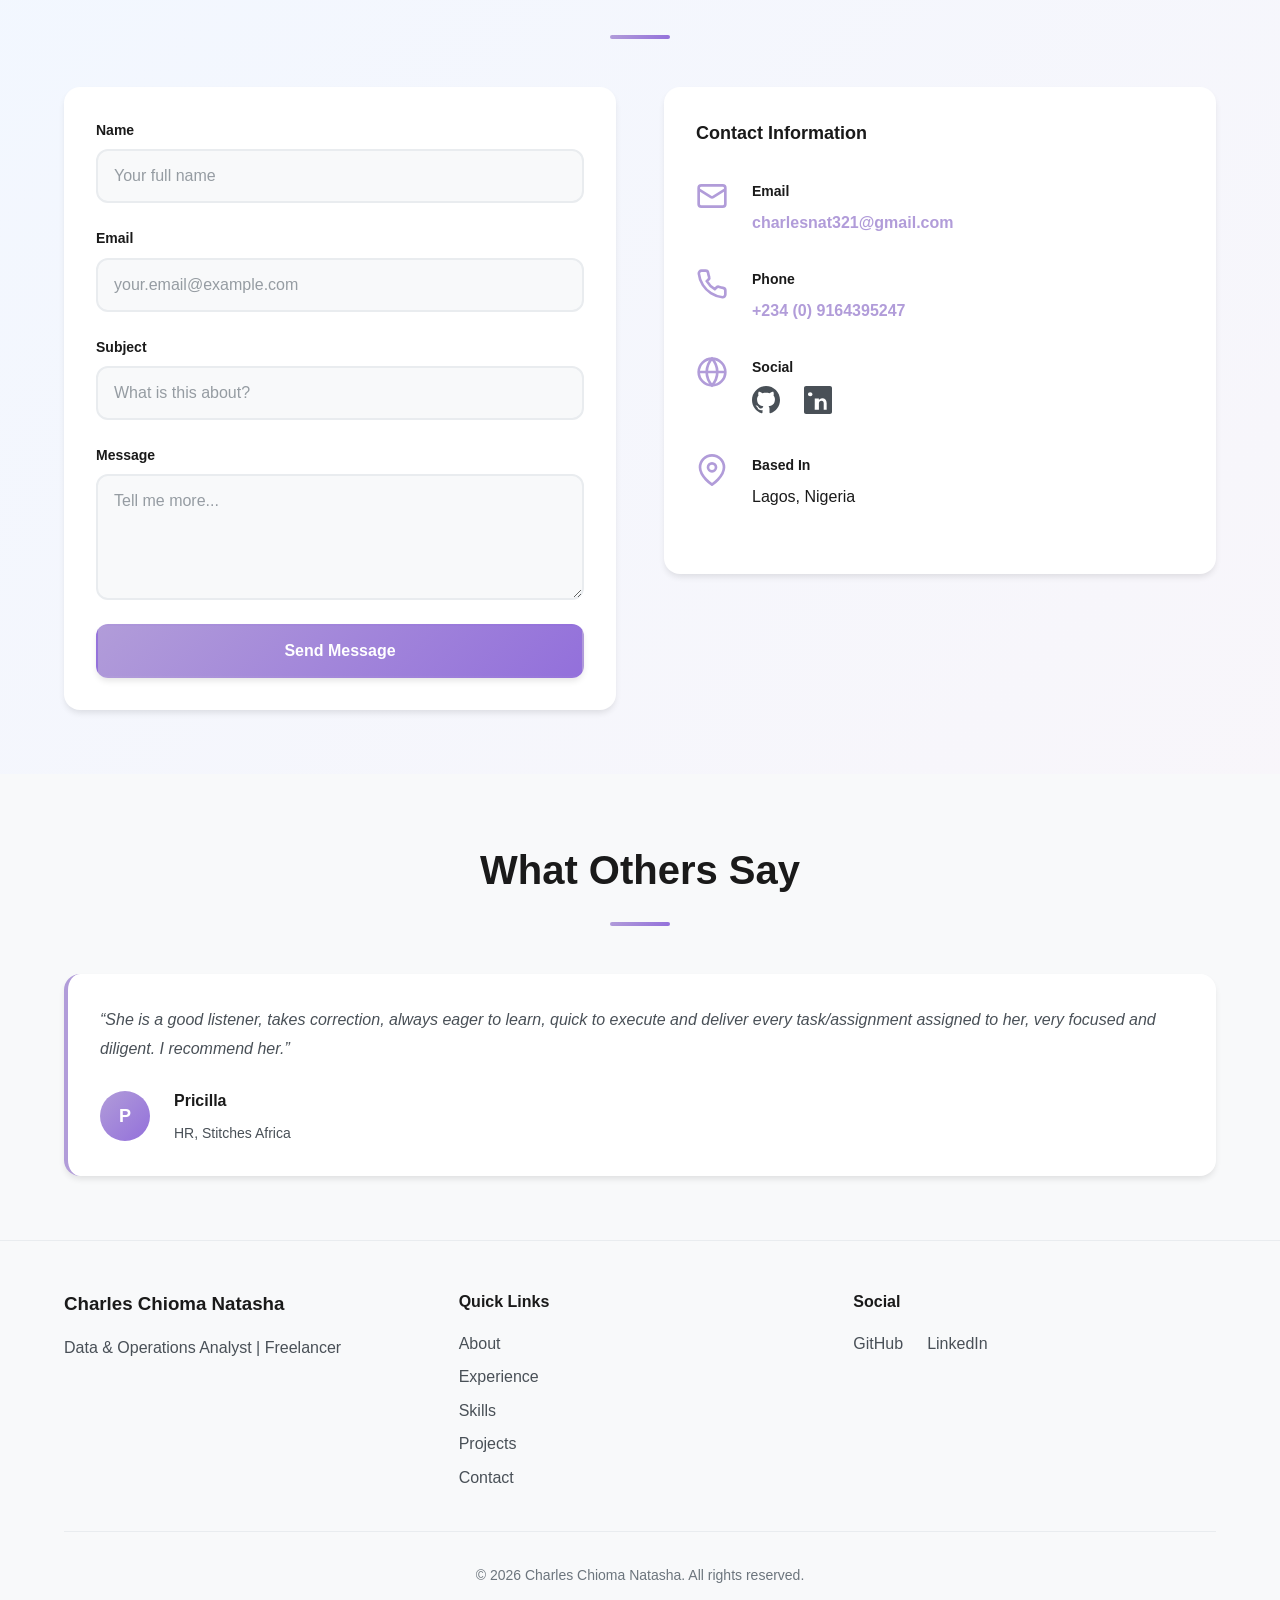
==== commit b2818392: "Refresh skills section icons" ====
--- a/index.html
+++ b/index.html
@@ -144,42 +144,42 @@
             <h2 class="section-title">Skills & Expertise</h2>
             <div class="skills-grid">
                 <div class="skill-card">
-                    <div class="skill-icon">📊</div>
+                    <div class="skill-icon" aria-hidden="true"><svg class="app-icon excel-icon" viewBox="0 0 48 48" fill="none"><rect x="3" y="3" width="42" height="42" rx="8" fill="currentColor"/><path d="m14 14 8 10-8 10m12-20 8 10-8 10" stroke="#fff" stroke-width="3.5" stroke-linecap="round" stroke-linejoin="round"/></svg></div>
                     <h3>Excel</h3>
                     <p class="skill-description">Advanced formulas, PivotTables, dashboards, and data modeling.</p>
                     <div class="progress-bar"><div class="progress" style="width:95%"></div></div>
                     <span class="progress-text">95%</span>
                 </div>
                 <div class="skill-card">
-                    <div class="skill-icon">🗄️</div>
+                    <div class="skill-icon" aria-hidden="true"><svg class="app-icon sql-icon" viewBox="0 0 48 48" fill="none"><ellipse cx="24" cy="10" rx="16" ry="6" fill="currentColor"/><path d="M8 10v14c0 3.3 7.2 6 16 6s16-2.7 16-6V10M8 24v14c0 3.3 7.2 6 16 6s16-2.7 16-6V24" stroke="currentColor" stroke-width="3"/></svg></div>
                     <h3>SQL</h3>
                     <p class="skill-description">Complex querying, database design, and performance optimization.</p>
                     <div class="progress-bar"><div class="progress" style="width:92%"></div></div>
                     <span class="progress-text">92%</span>
                 </div>
                 <div class="skill-card">
-                    <div class="skill-icon">🐍</div>
+                    <div class="skill-icon" aria-hidden="true"><svg class="app-icon python-icon" viewBox="0 0 48 48" fill="none"><path d="M24 4c-8 0-7 3.5-7 3.5V13h7v2H13c-5 0-5 9 0 9h4v-4s0-5 7-5h7s4 0 4-4V8s0-4-4-4h-7Z" fill="currentColor"/><path d="M24 44c8 0 7-3.5 7-3.5V35h-7v-2h11c5 0 5-9 0-9h-4v4s0 5-7 5h-7s-4 0-4 4v3s0 4 4 4h7Z" fill="currentColor" opacity=".65"/></svg></div>
                     <h3>Python</h3>
                     <p class="skill-description">Pandas, NumPy, EDA, and analytical workflow development.</p>
                     <div class="progress-bar"><div class="progress" style="width:88%"></div></div>
                     <span class="progress-text">88%</span>
                 </div>
                 <div class="skill-card">
-                    <div class="skill-icon">📈</div>
+                    <div class="skill-icon" aria-hidden="true"><svg class="app-icon powerbi-icon" viewBox="0 0 48 48" fill="none"><rect x="7" y="25" width="7" height="15" rx="2" fill="currentColor" opacity=".55"/><rect x="18" y="17" width="7" height="23" rx="2" fill="currentColor" opacity=".78"/><rect x="29" y="8" width="7" height="32" rx="2" fill="currentColor"/><path d="M5 42h34" stroke="currentColor" stroke-width="3" stroke-linecap="round"/></svg></div>
                     <h3>Power BI</h3>
                     <p class="skill-description">Interactive dashboards, DAX measures, and data storytelling.</p>
                     <div class="progress-bar"><div class="progress" style="width:90%"></div></div>
                     <span class="progress-text">90%</span>
                 </div>
                 <div class="skill-card">
-                    <div class="skill-icon">🛠️</div>
+                    <div class="skill-icon" aria-hidden="true"><svg class="app-icon tools-icon" viewBox="0 0 48 48" fill="none"><rect x="6" y="6" width="14" height="14" rx="3" fill="currentColor"/><rect x="28" y="6" width="14" height="14" rx="3" fill="currentColor" opacity=".7"/><rect x="6" y="28" width="14" height="14" rx="3" fill="currentColor" opacity=".7"/><rect x="28" y="28" width="14" height="14" rx="3" fill="currentColor"/></svg></div>
                     <h3>Tools & Platforms</h3>
                     <p class="skill-description">Excel, SQL, Power BI, Git, VS Code, and Jupyter.</p>
                     <div class="progress-bar"><div class="progress" style="width:90%"></div></div>
                     <span class="progress-text">90%</span>
                 </div>
                 <div class="skill-card">
-                    <div class="skill-icon">📉</div>
+                    <div class="skill-icon" aria-hidden="true"><svg class="app-icon statistics-icon" viewBox="0 0 48 48" fill="none"><path d="M7 39h34M10 33l9-10 7 5 12-16" stroke="currentColor" stroke-width="3.5" stroke-linecap="round" stroke-linejoin="round"/><circle cx="10" cy="33" r="2.5" fill="currentColor"/><circle cx="19" cy="23" r="2.5" fill="currentColor"/><circle cx="26" cy="28" r="2.5" fill="currentColor"/><circle cx="38" cy="12" r="2.5" fill="currentColor"/></svg></div>
                     <h3>Statistics</h3>
                     <p class="skill-description">Trend analysis, reporting logic, and practical insight generation.</p>
                     <div class="progress-bar"><div class="progress" style="width:87%"></div></div>
--- a/style.css
+++ b/style.css
@@ -129,7 +129,15 @@
 .skills-grid { display: grid; grid-template-columns: repeat(auto-fit, minmax(280px, 1fr)); gap: var(--spacing-lg); }
 .skill-card { background-color: var(--bg-primary); padding: var(--spacing-lg); border-radius: var(--radius-lg); text-align: center; box-shadow: var(--shadow-md); transition: all var(--transition-base); border: 2px solid transparent; }
 .skill-card:hover { transform: translateY(-8px); box-shadow: var(--shadow-lg); border-color: var(--color-accent); }
-.skill-icon { font-size: 3rem; margin-bottom: var(--spacing-md); display: block; }
+.skill-icon { width: 64px; height: 64px; margin: 0 auto var(--spacing-md); display: flex; align-items: center; justify-content: center; }
+.app-icon { width: 56px; height: 56px; display: block; transition: transform var(--transition-fast); }
+.skill-card:hover .app-icon { transform: scale(1.08) rotate(-3deg); }
+.excel-icon { color: #21a366; }
+.sql-icon { color: #2775bd; }
+.python-icon { color: #3776ab; }
+.powerbi-icon { color: #f2b705; }
+.tools-icon { color: var(--color-accent); }
+.statistics-icon { color: #e06c9f; }
 .skill-card h3 { font-size: var(--font-size-lg); margin-bottom: var(--spacing-sm); color: var(--text-primary); }
 .skill-description { color: var(--text-secondary); font-size: var(--font-size-sm); margin-bottom: var(--spacing-md); }
 .progress-bar { background-color: var(--bg-tertiary); height: 8px; border-radius: var(--radius-full); overflow: hidden; margin-bottom: var(--spacing-sm); }
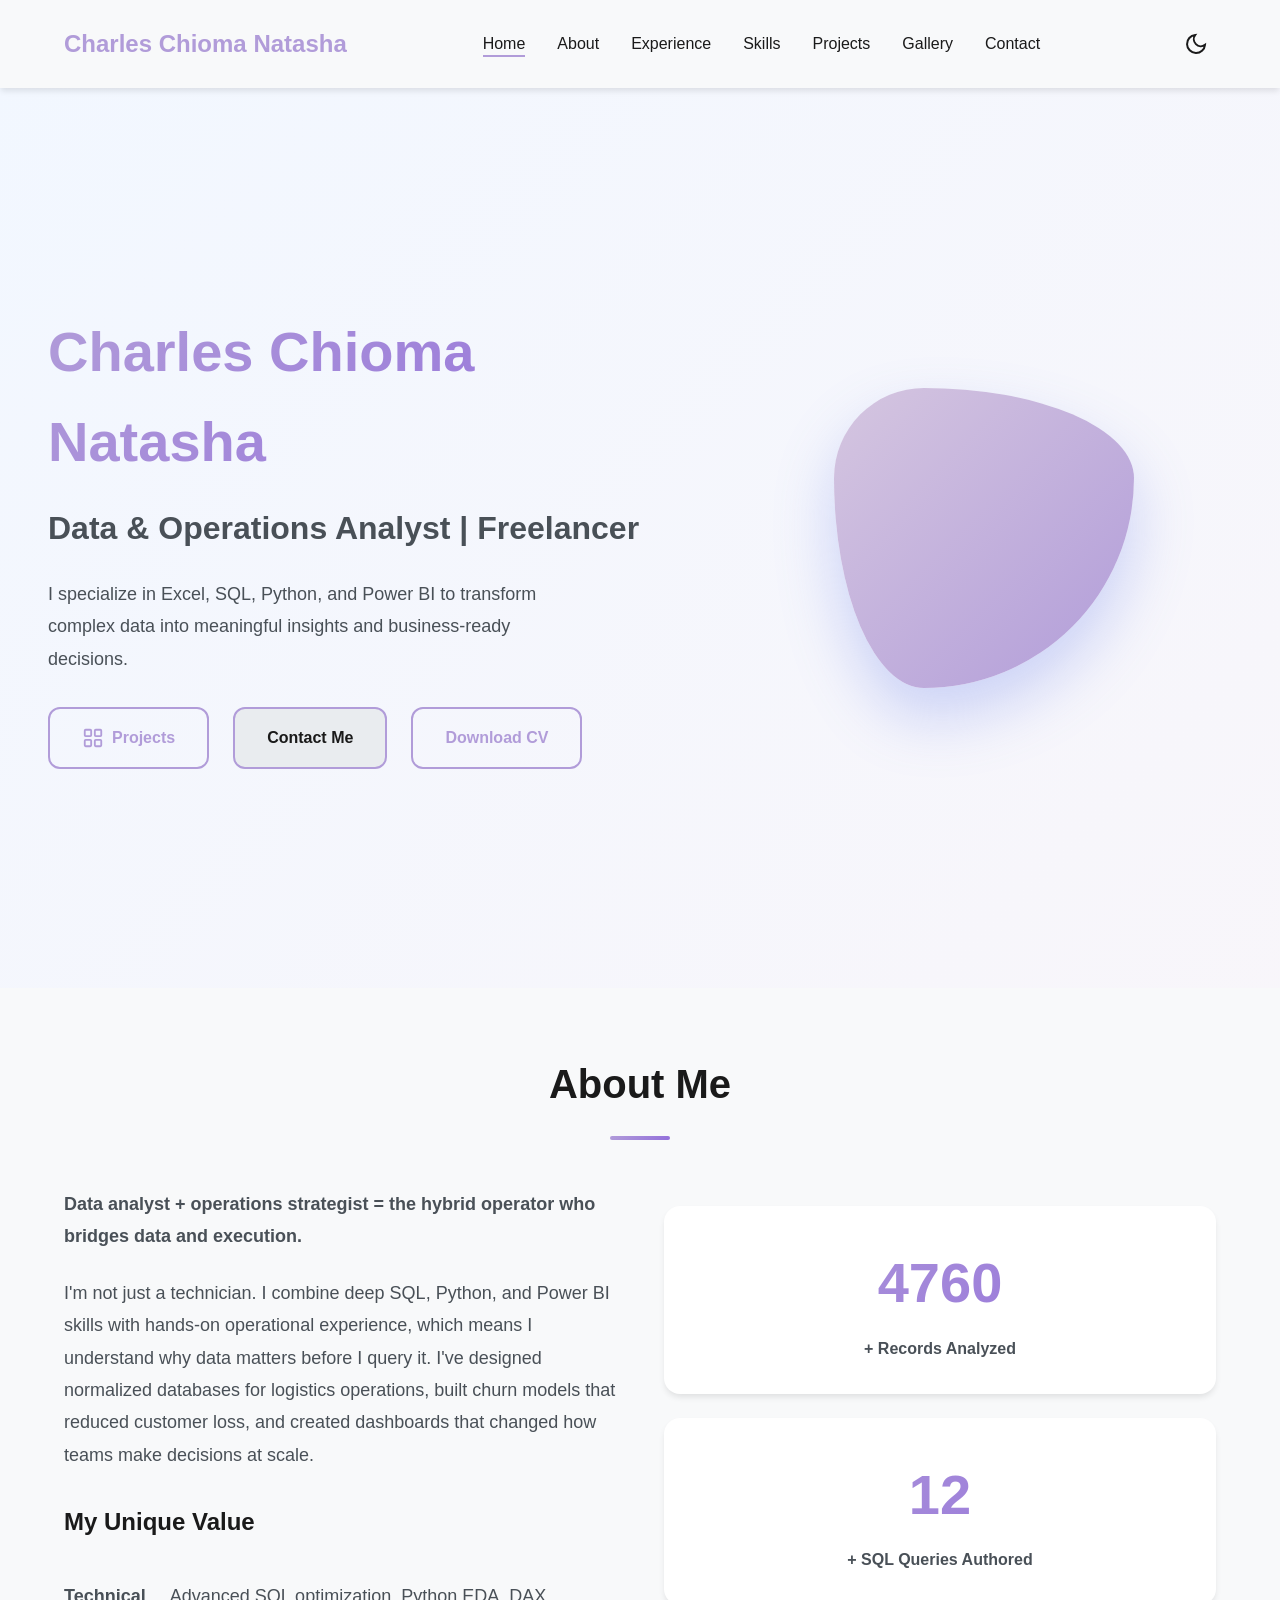
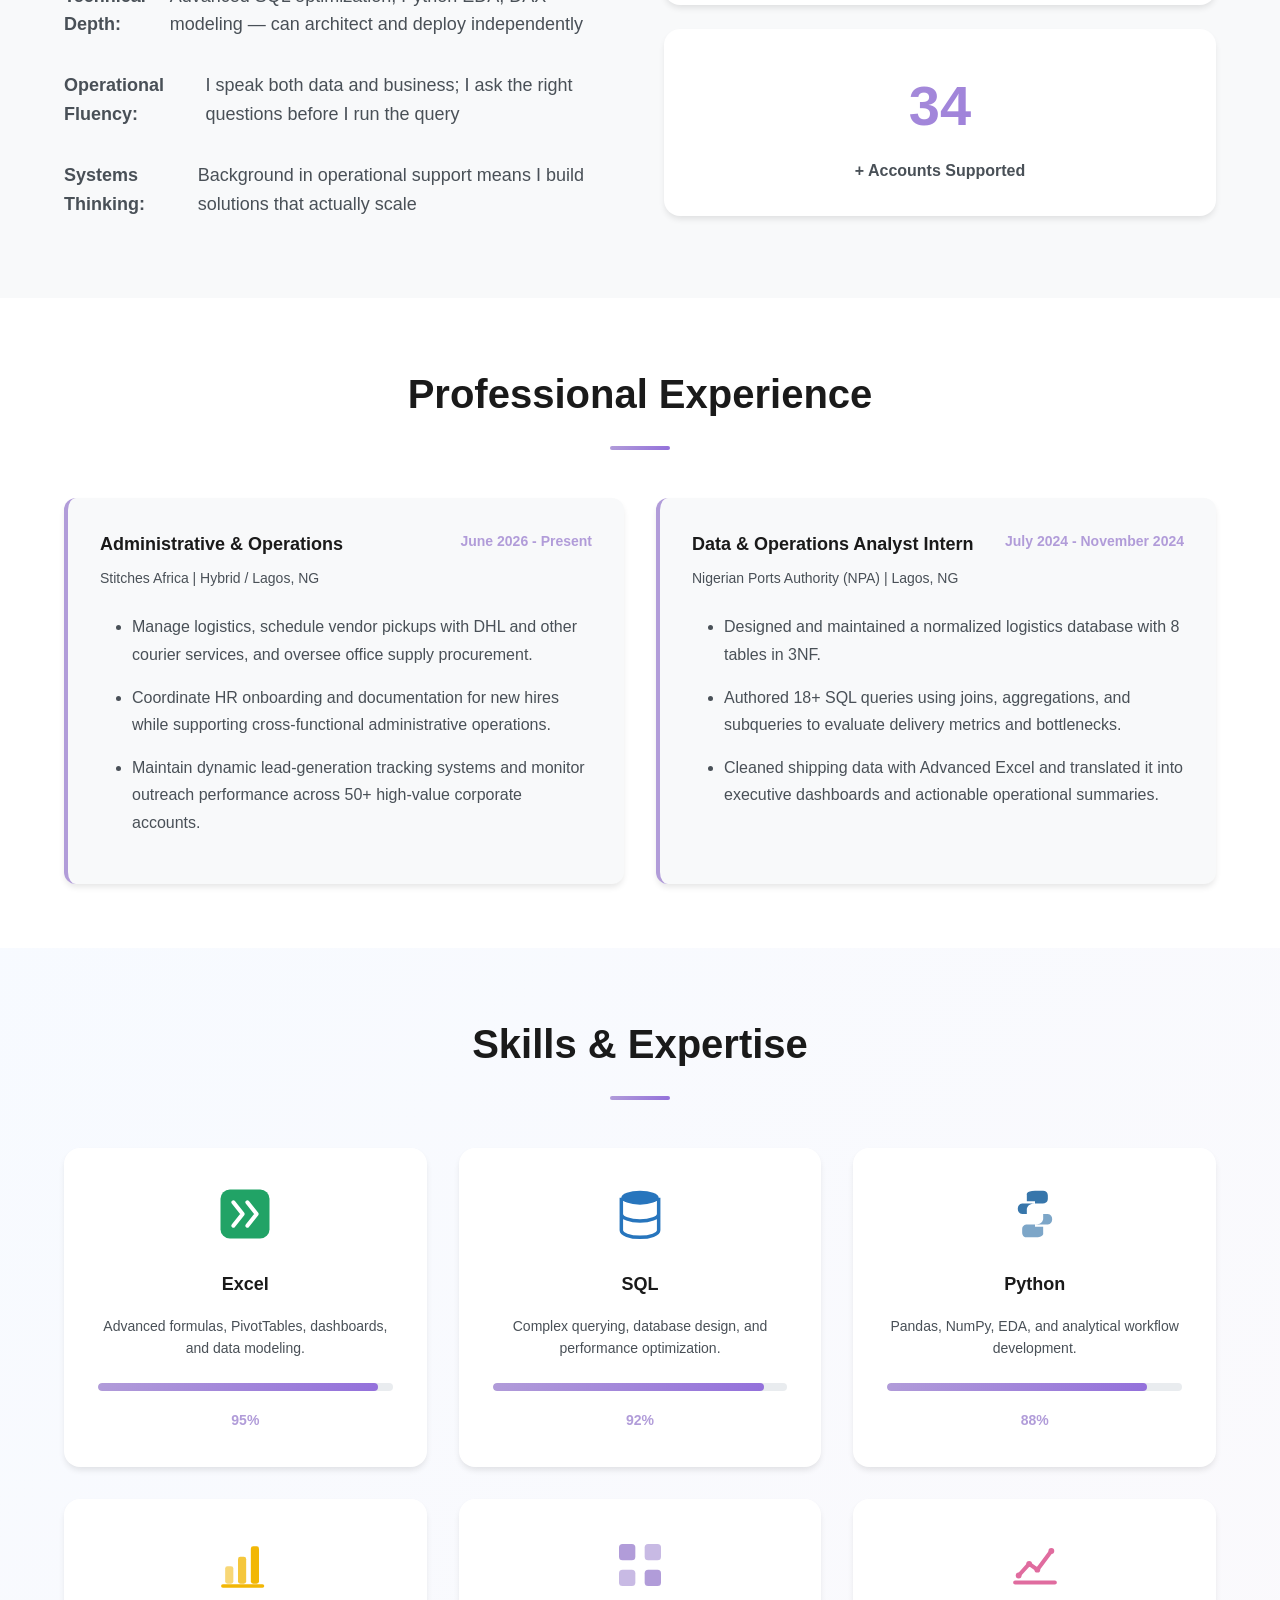
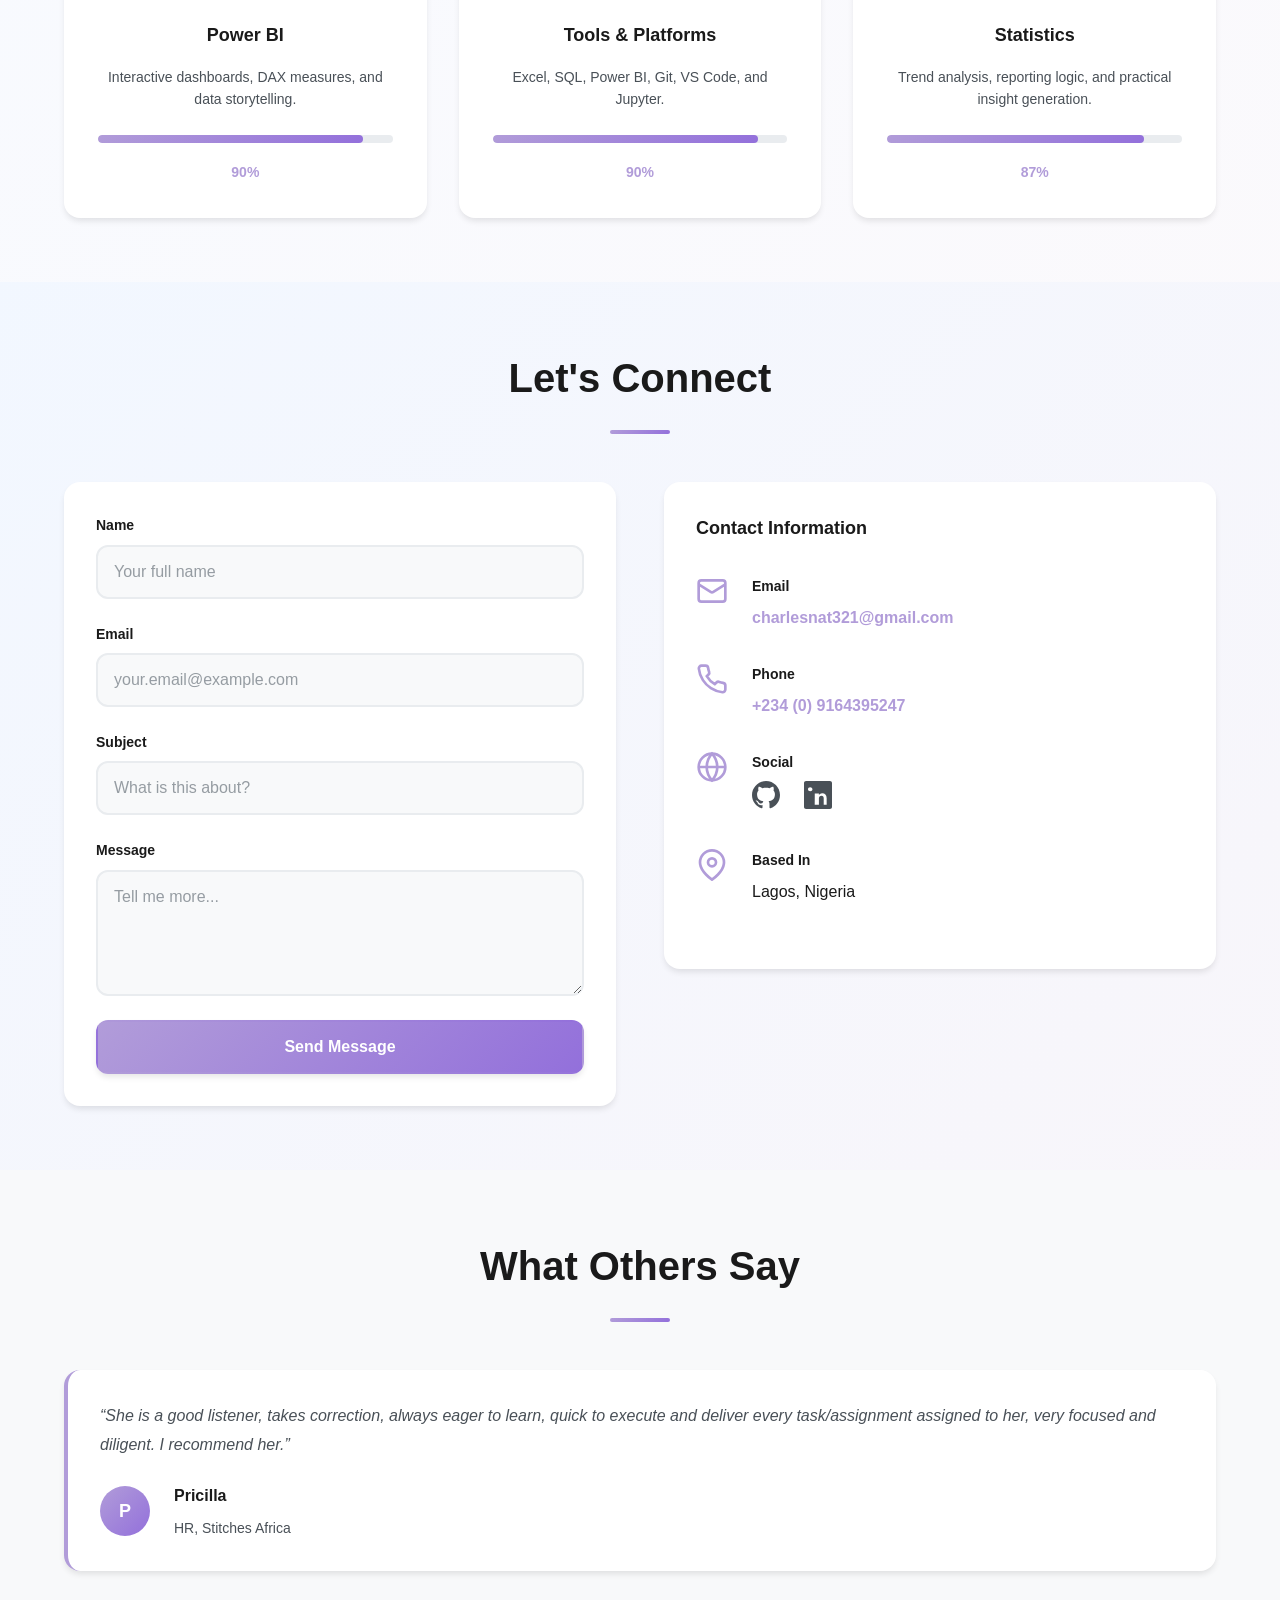
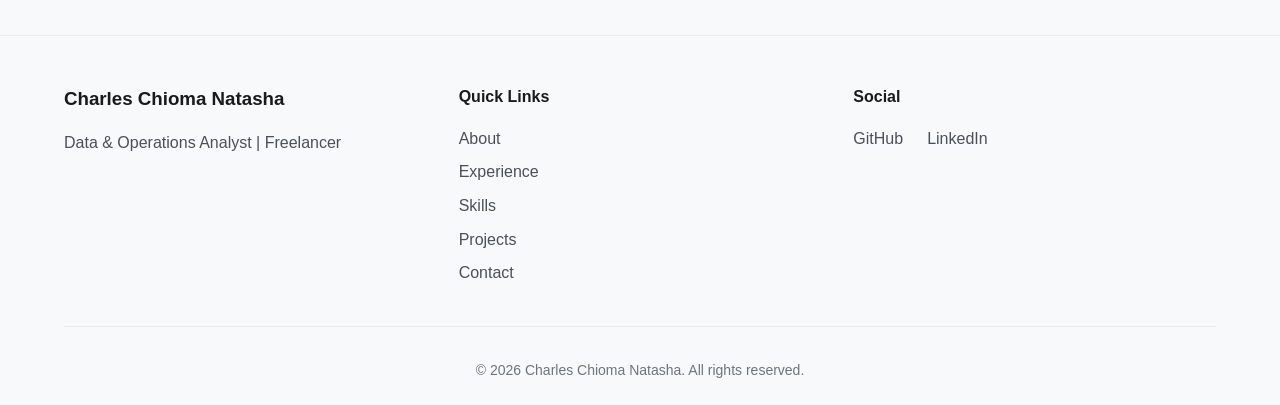
==== commit 1346b220: "Update portfolio projects and resume" ====
--- a/index.html
+++ b/index.html
@@ -6,7 +6,7 @@
     <title>Charles Chioma Natasha - Data Analyst Portfolio</title>
     <link rel="stylesheet" href="style.css">
 </head>
-<body>
+<body class="home-page">
     <nav class="navbar">
         <div class="nav-container">
             <div class="nav-logo">
@@ -17,7 +17,7 @@
                 <li class="nav-item"><a href="#about" class="nav-link">About</a></li>
                 <li class="nav-item"><a href="#experience" class="nav-link">Experience</a></li>
                 <li class="nav-item"><a href="#skills" class="nav-link">Skills</a></li>
-                <li class="nav-item"><a href="#projects" class="nav-link">Projects</a></li>
+                <li class="nav-item"><a href="projects.html" class="nav-link">Projects</a></li>
                 <li class="nav-item"><a href="#gallery" class="nav-link">Gallery</a></li>
                 <li class="nav-item"><a href="#contact" class="nav-link">Contact</a></li>
             </ul>
@@ -55,9 +55,17 @@
                 I specialize in Excel, SQL, Python, and Power BI to transform complex data into meaningful insights and business-ready decisions.
             </p>
             <div class="hero-buttons">
-                <a href="#projects" class="btn btn-primary">View Projects</a>
+                <a href="projects.html" class="project-shortcut" aria-label="Open projects page" title="Open projects page">
+                    <svg viewBox="0 0 24 24" fill="none" stroke="currentColor" stroke-width="2" aria-hidden="true">
+                        <rect x="3" y="3" width="7" height="7" rx="1"></rect>
+                        <rect x="14" y="3" width="7" height="7" rx="1"></rect>
+                        <rect x="3" y="14" width="7" height="7" rx="1"></rect>
+                        <rect x="14" y="14" width="7" height="7" rx="1"></rect>
+                    </svg>
+                    <span>Projects</span>
+                </a>
                 <a href="#contact" class="btn btn-secondary">Contact Me</a>
-                <a href="assets/Resume.pdf" class="btn btn-outline" download>Download CV</a>
+                <a href="assets/Resume%20%281%29.pdf" class="btn btn-outline" download>Download CV</a>
             </div>
         </div>
         <div class="hero-visual">
@@ -108,16 +116,15 @@
                 <article class="experience-card">
                     <div class="experience-heading">
                         <div>
-                            <h3>Administrative Assistant</h3>
-                            <p class="experience-company">Stitches Africa | Remote / Lagos, NG</p>
+                            <h3>Administrative &amp; Operations</h3>
+                            <p class="experience-company">Stitches Africa | Hybrid / Lagos, NG</p>
                         </div>
                         <span class="experience-date">June 2026 - Present</span>
                     </div>
                     <ul class="experience-list">
-                        <li>Coordinate day-to-day administrative operations and cross-functional communication across a fast-paced remote team.</li>
-                        <li>Clean, transform, and manage client and sales datasets, improving reporting accuracy by 15%.</li>
-                        <li>Maintain lead-generation tracking systems and monitor performance across 50+ corporate accounts.</li>
-                        <li>Use Slack, Zoom, and cloud tools to support asynchronous handoffs and operational workflows.</li>
+                        <li>Manage logistics, schedule vendor pickups with DHL and other courier services, and oversee office supply procurement.</li>
+                        <li>Coordinate HR onboarding and documentation for new hires while supporting cross-functional administrative operations.</li>
+                        <li>Maintain dynamic lead-generation tracking systems and monitor outreach performance across 50+ high-value corporate accounts.</li>
                     </ul>
                 </article>
                 <article class="experience-card">
@@ -131,8 +138,7 @@
                     <ul class="experience-list">
                         <li>Designed and maintained a normalized logistics database with 8 tables in 3NF.</li>
                         <li>Authored 18+ SQL queries using joins, aggregations, and subqueries to evaluate delivery metrics and bottlenecks.</li>
-                        <li>Resolved missing values, structural discrepancies, and formatting errors using Advanced Excel.</li>
-                        <li>Translated shipping data into daily executive dashboards and actionable operational summaries.</li>
+                        <li>Cleaned shipping data with Advanced Excel and translated it into executive dashboards and actionable operational summaries.</li>
                     </ul>
                 </article>
             </div>
@@ -268,6 +274,24 @@
                         </div>
                     </div>
                 </div>
+                <div class="project-card" data-category="python">
+                    <div class="project-image">
+                        <img src="assets/dashboard-screenshot.png" alt="E-commerce analytics dashboard">
+                    </div>
+                    <div class="project-content">
+                        <h3>Automated Data Pipeline &amp; Analytics Dashboard</h3>
+                        <p>Built an end-to-end Python ETL pipeline to clean and transform 5,000+ e-commerce transactions, then created a professional Power BI dashboard with real-time KPIs. Analyzed $4.9M in revenue and processed 5,000 customer records across 8 interactive visualizations.</p>
+                        <div class="project-tools">
+                            <span class="tool-badge">Python</span>
+                            <span class="tool-badge">Pandas</span>
+                            <span class="tool-badge">Power BI</span>
+                            <span class="tool-badge">ETL</span>
+                        </div>
+                        <div class="project-buttons">
+                            <a href="https://github.com/charlesnatasha/ecommerce-data-pipeline" target="_blank" rel="noopener" class="btn btn-small btn-primary">GitHub</a>
+                        </div>
+                    </div>
+                </div>
                 <div class="project-card" data-category="web">
                     <div class="project-image">
                         <img src="assets/habit_tracker.png" alt="Habit tracker calendar interface">
@@ -372,6 +396,58 @@
                             </a>
                         </div>
                         <div class="gallery-label">SQL Analytics</div>
+                    </div>
+                </div>
+                <div class="gallery-item">
+                    <div class="gallery-card">
+                        <div class="gallery-image-wrapper">
+                            <a href="assets/dashboard-screenshot.png" target="_blank" rel="noopener" aria-label="View full E-commerce Analytics Dashboard image">
+                                <img src="assets/dashboard-screenshot.png" alt="E-commerce Analytics Dashboard">
+                                <div class="gallery-overlay">
+                                    <p>E-commerce Analytics Dashboard</p>
+                                </div>
+                            </a>
+                        </div>
+                        <div class="gallery-label">Power BI Dashboard</div>
+                    </div>
+                </div>
+                <div class="gallery-item">
+                    <div class="gallery-card">
+                        <div class="gallery-image-wrapper">
+                            <a href="assets/sample1.png" target="_blank" rel="noopener" aria-label="View full Python analysis sample 1 image">
+                                <img src="assets/sample1.png" alt="Python Analysis Sample 1">
+                                <div class="gallery-overlay">
+                                    <p>Python Analysis Sample 1</p>
+                                </div>
+                            </a>
+                        </div>
+                        <div class="gallery-label">Python Analysis</div>
+                    </div>
+                </div>
+                <div class="gallery-item">
+                    <div class="gallery-card">
+                        <div class="gallery-image-wrapper">
+                            <a href="assets/sample%202.png" target="_blank" rel="noopener" aria-label="View full Python analysis sample 2 image">
+                                <img src="assets/sample%202.png" alt="Python Analysis Sample 2">
+                                <div class="gallery-overlay">
+                                    <p>Python Analysis Sample 2</p>
+                                </div>
+                            </a>
+                        </div>
+                        <div class="gallery-label">Python Analysis</div>
+                    </div>
+                </div>
+                <div class="gallery-item">
+                    <div class="gallery-card">
+                        <div class="gallery-image-wrapper">
+                            <a href="assets/sample%203.png" target="_blank" rel="noopener" aria-label="View full Python analysis sample 3 image">
+                                <img src="assets/sample%203.png" alt="Python Analysis Sample 3">
+                                <div class="gallery-overlay">
+                                    <p>Python Analysis Sample 3</p>
+                                </div>
+                            </a>
+                        </div>
+                        <div class="gallery-label">Python Analysis</div>
                     </div>
                 </div>
             </div>
@@ -487,7 +563,7 @@
                         <li><a href="#about">About</a></li>
                         <li><a href="#experience">Experience</a></li>
                         <li><a href="#skills">Skills</a></li>
-                        <li><a href="#projects">Projects</a></li>
+                        <li><a href="projects.html">Projects</a></li>
                         <li><a href="#contact">Contact</a></li>
                     </ul>
                 </div>
--- a/style.css
+++ b/style.css
@@ -104,6 +104,9 @@
 .btn-outline { background: transparent; color: var(--color-accent); border: 2px solid var(--color-accent); }
 .btn-outline:hover { background-color: var(--color-accent); color: white; transform: translateY(-2px); }
 .btn-small { padding: var(--spacing-xs) var(--spacing-md); font-size: var(--font-size-sm); }
+.project-shortcut { display: inline-flex; align-items: center; gap: var(--spacing-xs); color: var(--color-accent); font-weight: 700; padding: var(--spacing-sm) var(--spacing-lg); border: 2px solid var(--color-accent); border-radius: var(--radius-md); }
+.project-shortcut svg { width: 22px; height: 22px; }
+.project-shortcut:hover { background-color: var(--color-accent); color: white; transform: translateY(-2px); }
 .about { background-color: var(--bg-secondary); }
 .about-content { display: grid; grid-template-columns: 1fr 1fr; gap: var(--spacing-xl); align-items: center; }
 .about-text p { margin-bottom: var(--spacing-md); color: var(--text-secondary); line-height: 1.8; font-size: var(--font-size-lg); }
@@ -144,6 +147,10 @@
 .progress { height: 100%; background: var(--gradient-primary); border-radius: var(--radius-full); transition: width 2s ease; }
 .progress-text { font-weight: 700; color: var(--color-accent); font-size: var(--font-size-sm); }
 .projects { background-color: var(--bg-secondary); }
+.home-page #projects, .home-page #gallery { display: none; }
+.projects-page-header { padding: var(--spacing-xxl) 0 var(--spacing-xl); background: linear-gradient(135deg, rgba(0, 102, 255, 0.05) 0%, rgba(118, 75, 162, 0.05) 100%); }
+.projects-page-header .section-title { margin-bottom: var(--spacing-sm); }
+.projects-page-intro { max-width: 680px; margin: 0 auto; text-align: center; color: var(--text-secondary); font-size: var(--font-size-lg); }
 .project-filters { display: flex; justify-content: center; gap: var(--spacing-md); margin-bottom: var(--spacing-xl); flex-wrap: wrap; }
 .filter-btn { padding: var(--spacing-sm) var(--spacing-lg); border: 2px solid var(--color-accent); background: transparent; color: var(--text-primary); border-radius: var(--radius-md); cursor: pointer; transition: all var(--transition-fast); font-weight: 600; font-size: var(--font-size-base); }
 .filter-btn:hover, .filter-btn.active { background: var(--color-accent); color: white; }
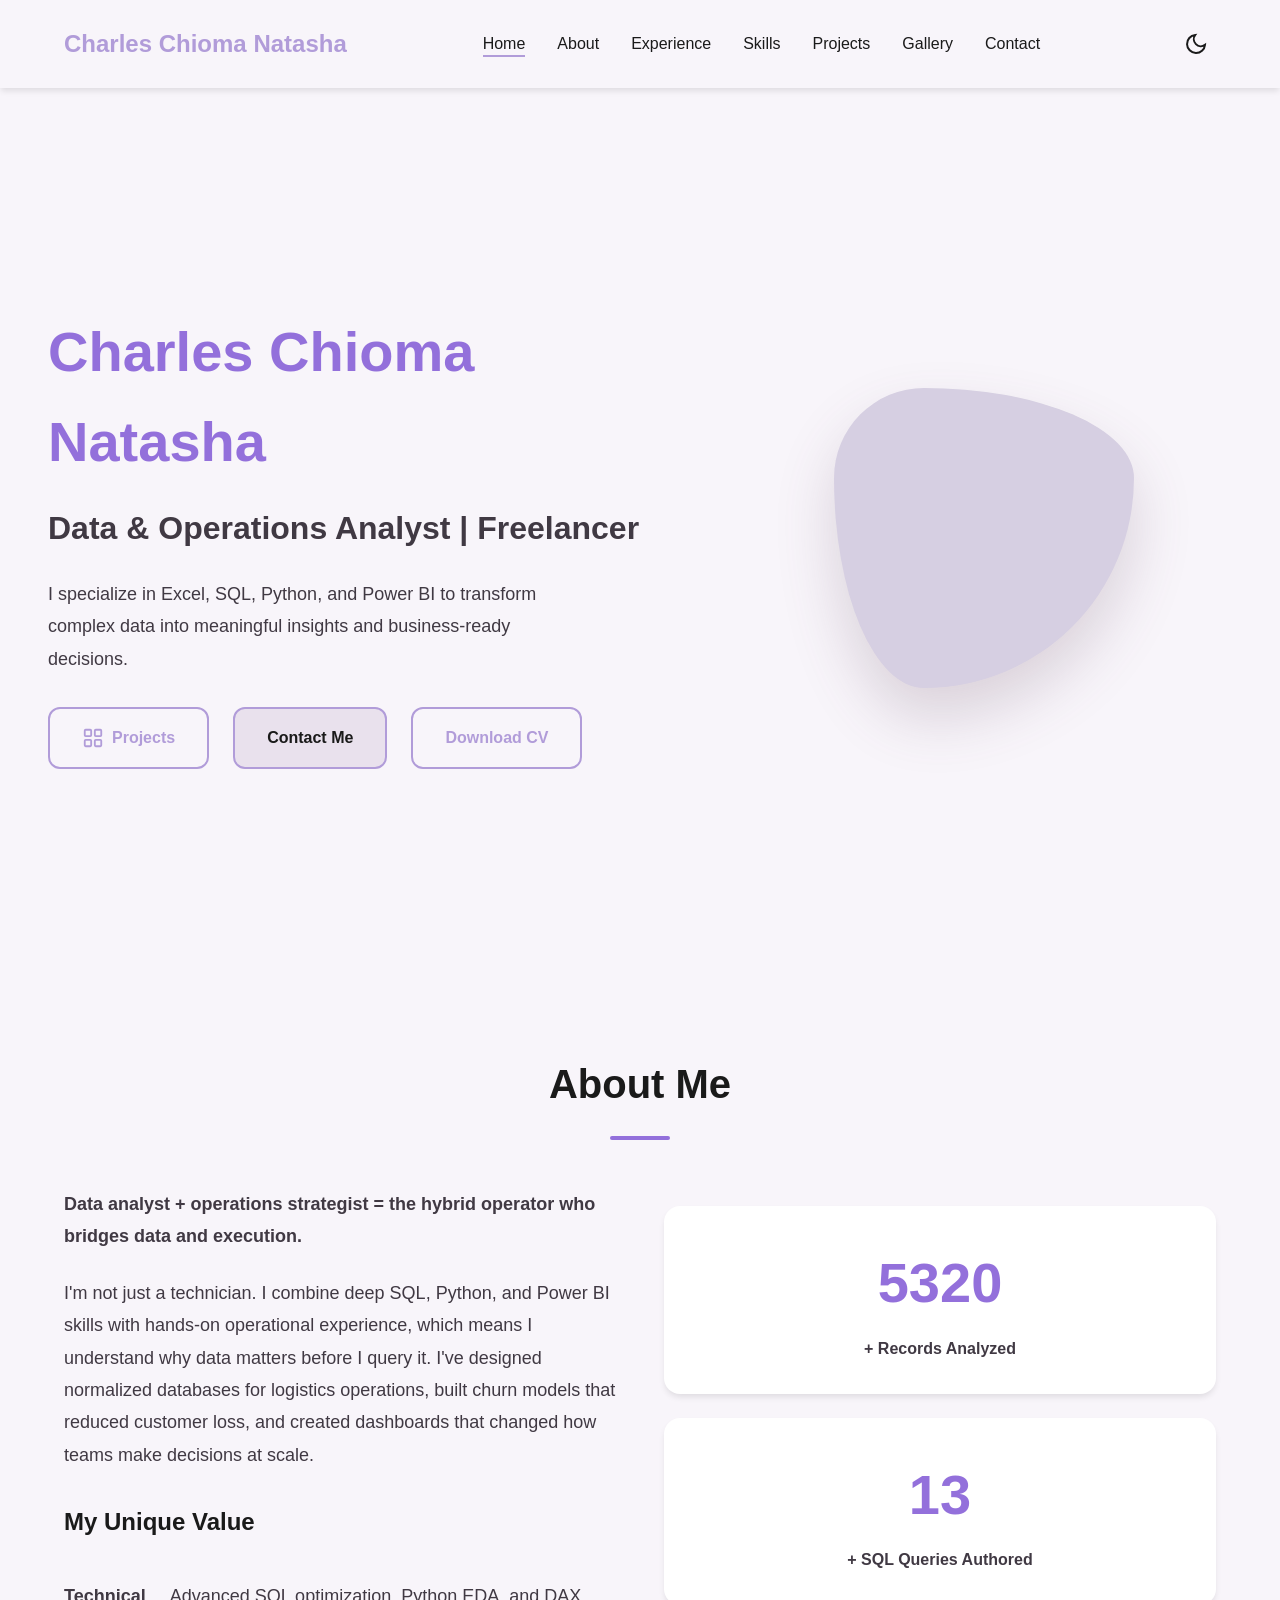
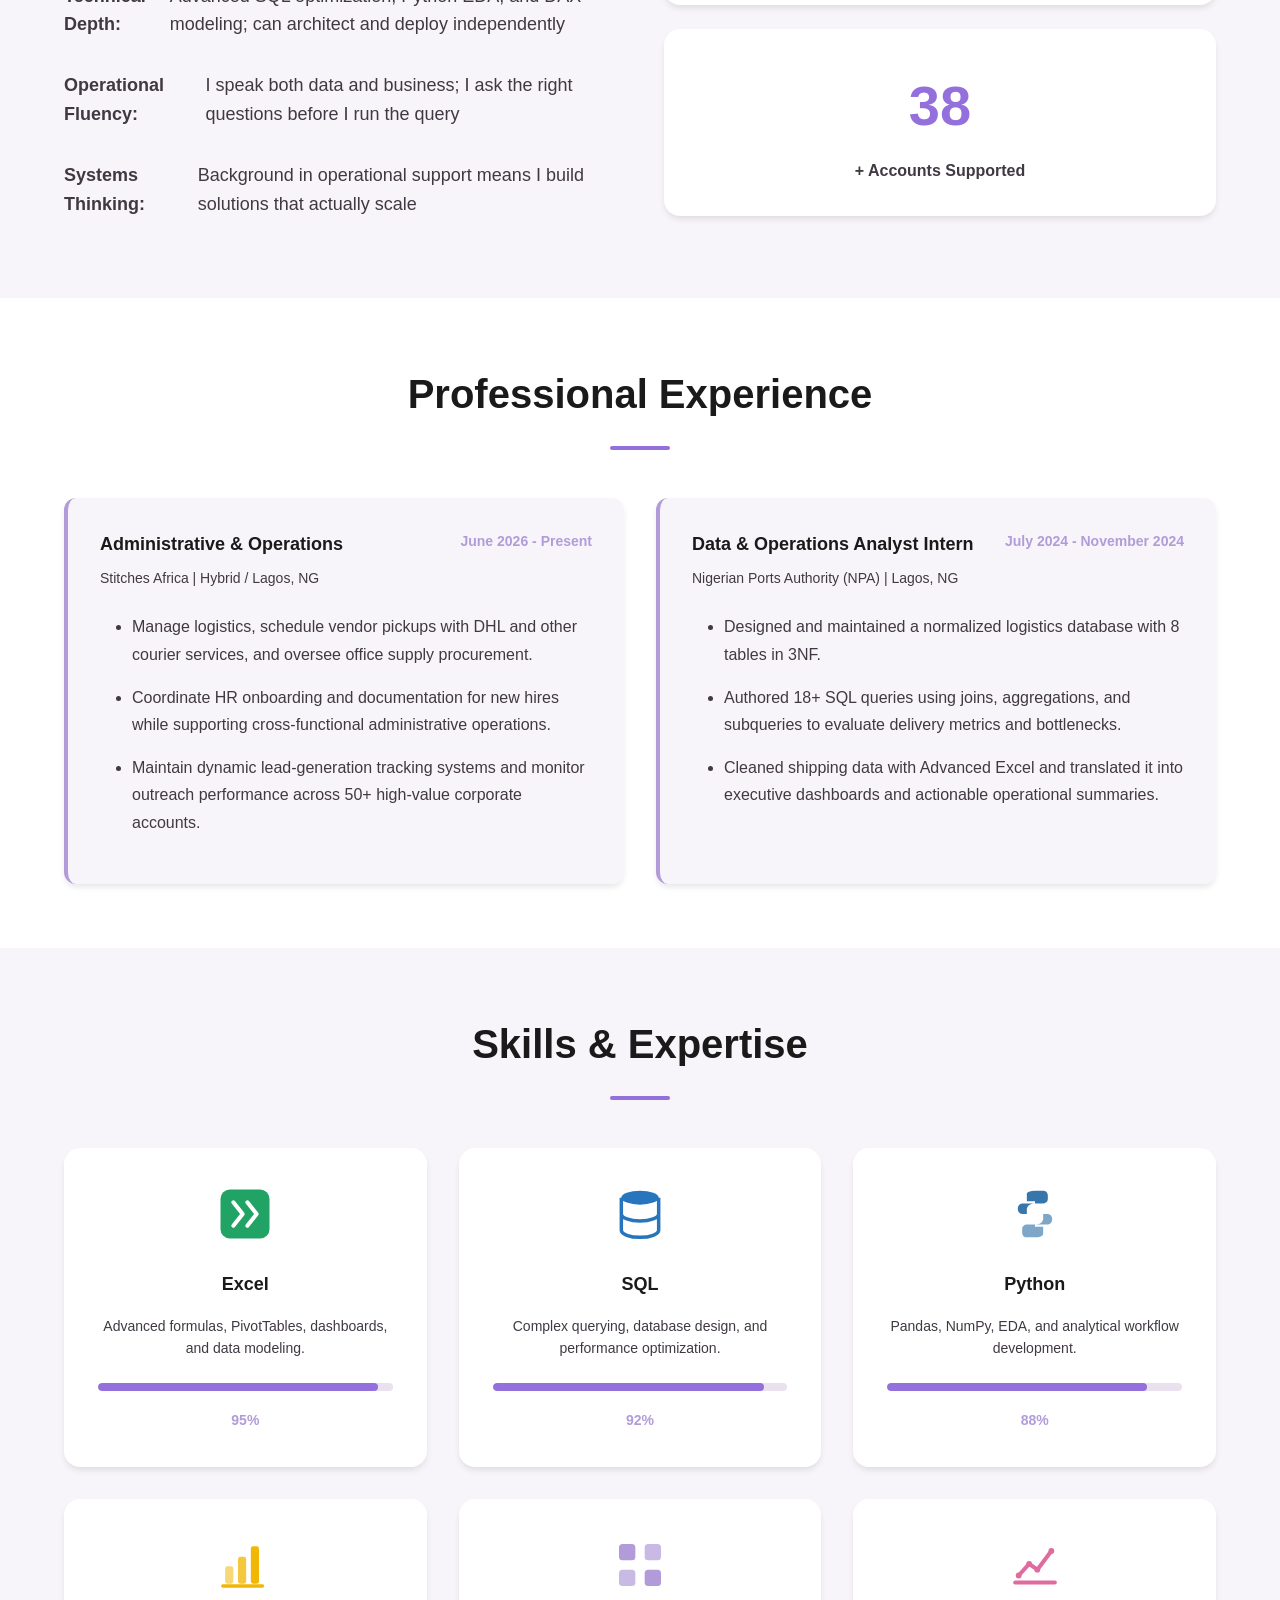
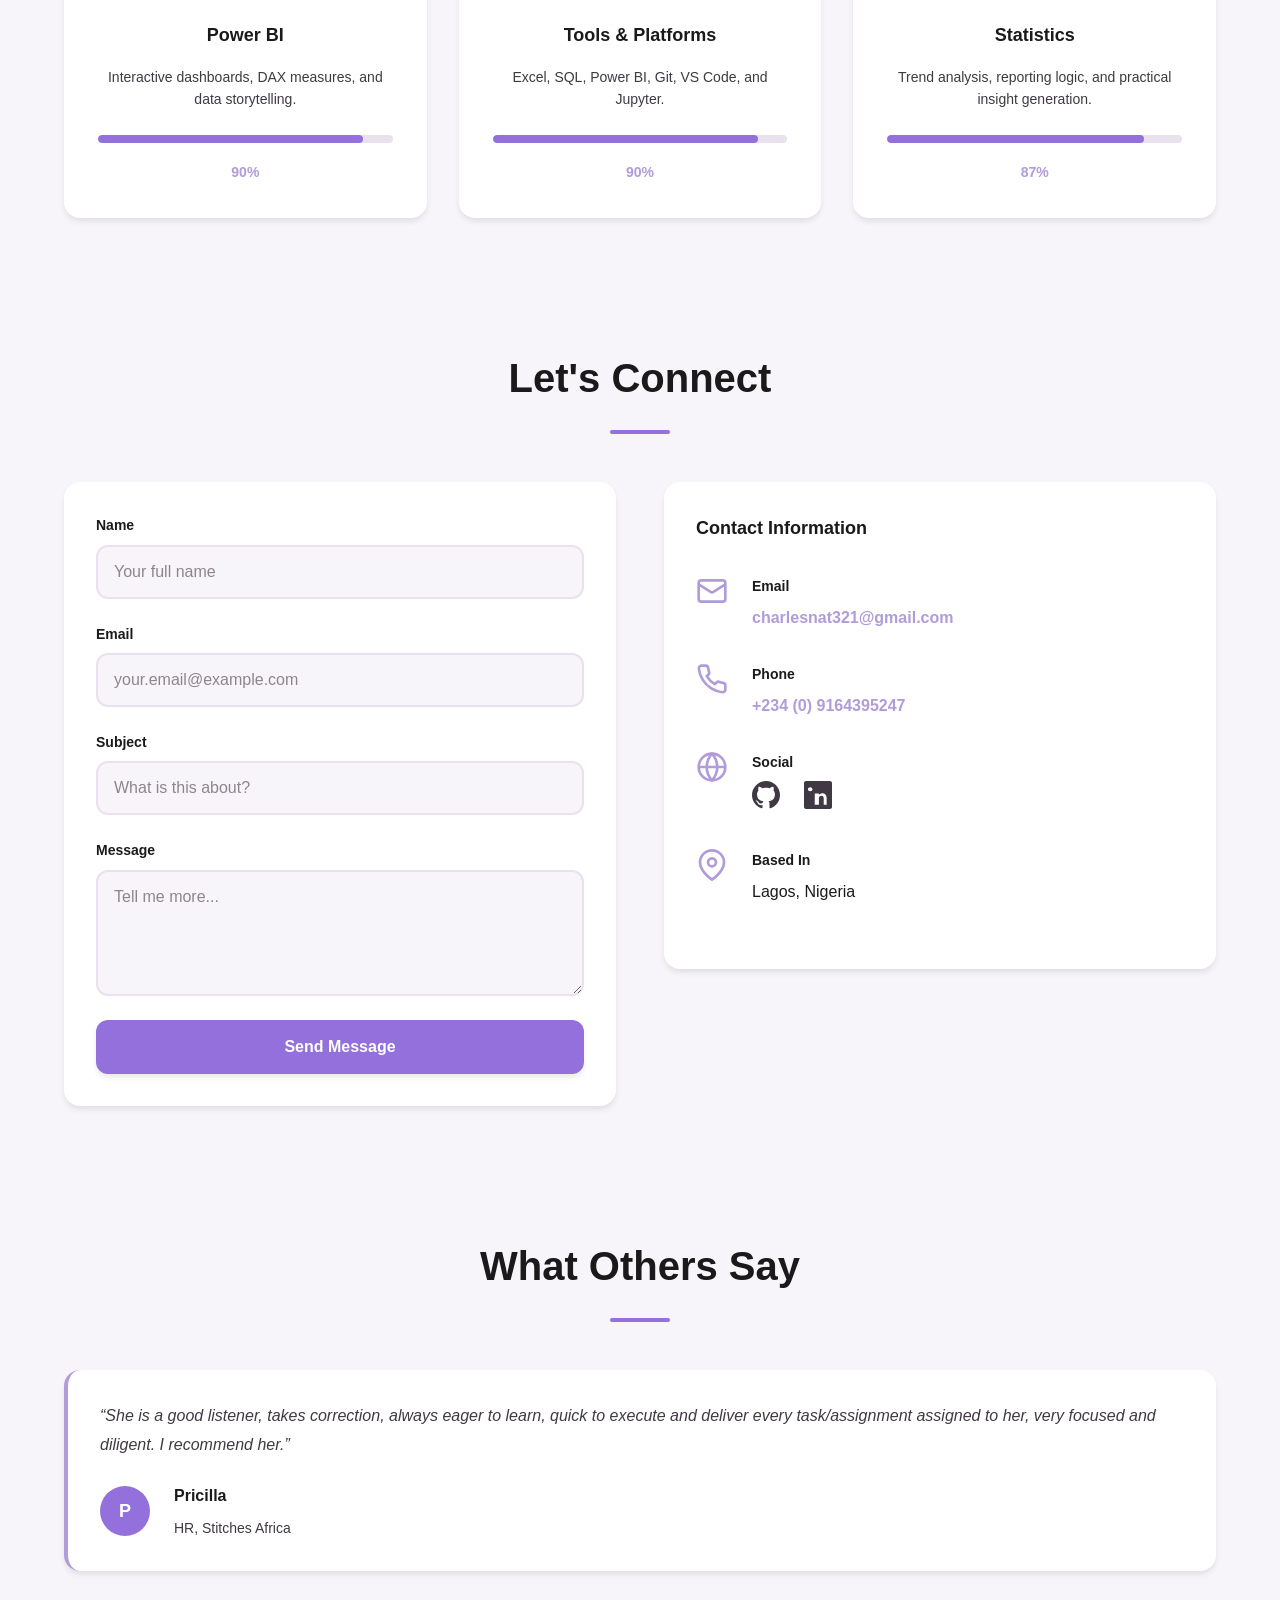
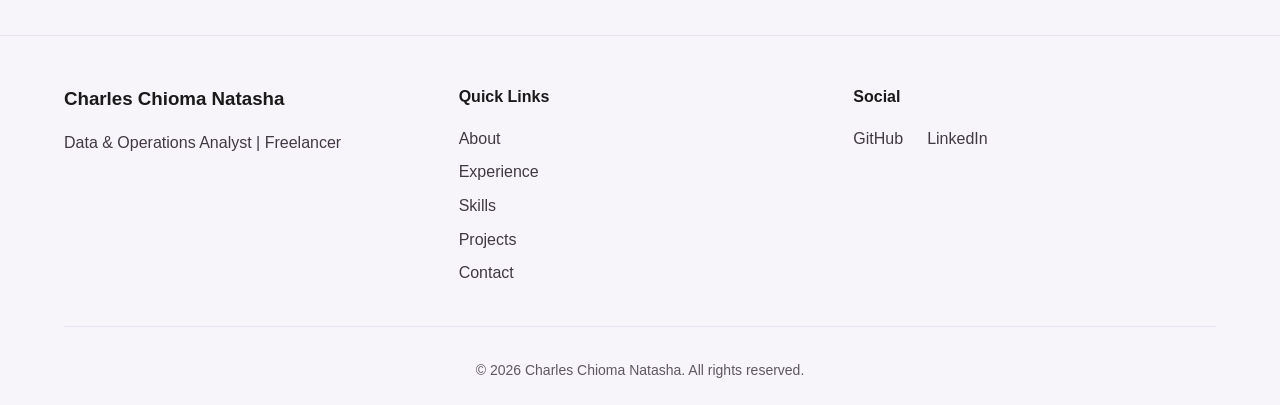
==== commit e5759efd: "Refine portfolio styling and navigation" ====
--- a/index.html
+++ b/index.html
@@ -18,7 +18,7 @@
                 <li class="nav-item"><a href="#experience" class="nav-link">Experience</a></li>
                 <li class="nav-item"><a href="#skills" class="nav-link">Skills</a></li>
                 <li class="nav-item"><a href="projects.html" class="nav-link">Projects</a></li>
-                <li class="nav-item"><a href="#gallery" class="nav-link">Gallery</a></li>
+                <li class="nav-item"><a href="projects.html#gallery" class="nav-link">Gallery</a></li>
                 <li class="nav-item"><a href="#contact" class="nav-link">Contact</a></li>
             </ul>
             <div class="nav-controls">
@@ -86,7 +86,7 @@
                     </p>
                     <h3>My Unique Value</h3>
                     <ul class="values-list">
-                        <li><strong>Technical Depth:</strong> Advanced SQL optimization, Python EDA, DAX modeling — can architect and deploy independently</li>
+                        <li><strong>Technical Depth:</strong> Advanced SQL optimization, Python EDA, and DAX modeling; can architect and deploy independently</li>
                         <li><strong>Operational Fluency:</strong> I speak both data and business; I ask the right questions before I run the query</li>
                         <li><strong>Systems Thinking:</strong> Background in operational support means I build solutions that actually scale</li>
                     </ul>
--- a/style.css
+++ b/style.css
@@ -3,18 +3,18 @@
    ============================================ */
 :root {
     --bg-primary: #ffffff;
-    --bg-secondary: #f8f9fa;
-    --bg-tertiary: #e9ecef;
+    --bg-secondary: #f8f5fa;
+    --bg-tertiary: #e9e1ed;
     --text-primary: #1a1a1a;
-    --text-secondary: #495057;
-    --text-tertiary: #6c757d;
+    --text-secondary: #403943;
+    --text-tertiary: #5f5661;
     --color-accent: #b19cd9;
     --color-accent-dark: #9370db;
     --color-success: #28a745;
     --color-warning: #ffc107;
     --color-danger: #dc3545;
-    --gradient-primary: linear-gradient(135deg, #b19cd9 0%, #9370db 100%);
-    --gradient-accent: linear-gradient(135deg, #d5c6e0 0%, #b19cd9 100%);
+    --gradient-primary: #9370db;
+    --gradient-accent: #D6CFE2;
     --spacing-xs: 0.5rem;
     --spacing-sm: 1rem;
     --spacing-md: 1.5rem;
@@ -85,14 +85,14 @@
 .hamburger.active span:nth-child(1) { transform: rotate(45deg) translateY(10px); }
 .hamburger.active span:nth-child(2) { opacity: 0; }
 .hamburger.active span:nth-child(3) { transform: rotate(-45deg) translateY(-10px); }
-.hero { display: flex; align-items: center; justify-content: space-between; gap: var(--spacing-xl); padding: var(--spacing-xxl) 0; min-height: 100vh; background: linear-gradient(135deg, rgba(0, 102, 255, 0.05) 0%, rgba(118, 75, 162, 0.05) 100%); }
+.hero { display: flex; align-items: center; justify-content: space-between; gap: var(--spacing-xl); padding: var(--spacing-xxl) 0; min-height: 100vh; background: var(--bg-secondary); }
 .hero-content { flex: 1; animation: slideInLeft 0.8s ease-out; margin-left: 3rem; }
 .hero-title { font-size: var(--font-size-4xl); font-weight: 700; margin-bottom: var(--spacing-sm); background: var(--gradient-primary); -webkit-background-clip: text; -webkit-text-fill-color: transparent; background-clip: text; }
 .hero-subtitle { font-size: var(--font-size-2xl); color: var(--text-secondary); margin-bottom: var(--spacing-md); font-weight: 600; }
 .hero-description { font-size: var(--font-size-lg); color: var(--text-secondary); margin-bottom: var(--spacing-lg); max-width: 500px; line-height: 1.8; }
 .hero-buttons { display: flex; gap: var(--spacing-md); flex-wrap: wrap; align-items: center; }
 .hero-visual { flex: 1; display: flex; justify-content: center; align-items: center; animation: slideInRight 0.8s ease-out; }
-.hero-shape { width: 300px; height: 300px; background: var(--gradient-accent); border-radius: 30% 70% 70% 30% / 30% 30% 70% 70%; animation: blobAnimation 8s infinite; box-shadow: 0 30px 60px rgba(102, 126, 234, 0.3); }
+.hero-shape { width: 300px; height: 300px; background: var(--gradient-accent); border-radius: 30% 70% 70% 30% / 30% 30% 70% 70%; animation: blobAnimation 8s infinite; box-shadow: 0 30px 60px rgba(100, 71, 97, 0.2); }
 @keyframes blobAnimation { 0%, 100% { border-radius: 30% 70% 70% 30% / 30% 30% 70% 70%; } 25% { border-radius: 58% 42% 42% 58% / 58% 58% 42% 42%; } 50% { border-radius: 70% 30% 46% 54% / 30% 30% 61% 70%; } 75% { border-radius: 56% 44% 54% 46% / 5% 61% 39% 95%; } }
 @keyframes slideInLeft { from { opacity: 0; transform: translateX(-50px); } to { opacity: 1; transform: translateX(0); } }
 @keyframes slideInRight { from { opacity: 0; transform: translateX(50px); } to { opacity: 1; transform: translateX(0); } }
@@ -128,7 +128,7 @@
 .experience-date { white-space: nowrap; font-weight: 600; color: var(--color-accent); }
 .experience-list { padding-left: var(--spacing-lg); color: var(--text-secondary); line-height: 1.7; }
 .experience-list li { margin-bottom: var(--spacing-sm); }
-.skills { background: linear-gradient(135deg, rgba(0, 102, 255, 0.03) 0%, rgba(118, 75, 162, 0.03) 100%); }
+.skills { background: var(--bg-secondary); }
 .skills-grid { display: grid; grid-template-columns: repeat(auto-fit, minmax(280px, 1fr)); gap: var(--spacing-lg); }
 .skill-card { background-color: var(--bg-primary); padding: var(--spacing-lg); border-radius: var(--radius-lg); text-align: center; box-shadow: var(--shadow-md); transition: all var(--transition-base); border: 2px solid transparent; }
 .skill-card:hover { transform: translateY(-8px); box-shadow: var(--shadow-lg); border-color: var(--color-accent); }
@@ -148,7 +148,7 @@
 .progress-text { font-weight: 700; color: var(--color-accent); font-size: var(--font-size-sm); }
 .projects { background-color: var(--bg-secondary); }
 .home-page #projects, .home-page #gallery { display: none; }
-.projects-page-header { padding: var(--spacing-xxl) 0 var(--spacing-xl); background: linear-gradient(135deg, rgba(0, 102, 255, 0.05) 0%, rgba(118, 75, 162, 0.05) 100%); }
+.projects-page-header { padding: var(--spacing-xxl) 0 var(--spacing-xl); background: var(--bg-secondary); }
 .projects-page-header .section-title { margin-bottom: var(--spacing-sm); }
 .projects-page-intro { max-width: 680px; margin: 0 auto; text-align: center; color: var(--text-secondary); font-size: var(--font-size-lg); }
 .project-filters { display: flex; justify-content: center; gap: var(--spacing-md); margin-bottom: var(--spacing-xl); flex-wrap: wrap; }
@@ -157,7 +157,7 @@
 .projects-grid { display: grid; grid-template-columns: repeat(auto-fill, minmax(320px, 1fr)); gap: var(--spacing-lg); }
 .project-card { background-color: var(--bg-primary); border-radius: var(--radius-lg); overflow: hidden; box-shadow: var(--shadow-md); transition: all var(--transition-base); opacity: 1; animation: fadeIn 0.5s ease; }
 .project-card.hidden { display: none; opacity: 0; }
-.project-image { width: 100%; height: 200px; background: linear-gradient(135deg, var(--color-accent) 0%, #764ba2 100%); display: flex; align-items: center; justify-content: center; overflow: hidden; position: relative; }
+.project-image { width: 100%; height: 200px; background: var(--color-accent); display: flex; align-items: center; justify-content: center; overflow: hidden; position: relative; }
 .project-image img { width: 100%; height: 100%; object-fit: cover; display: block; }
 .project-placeholder { font-size: var(--font-size-lg); color: white; font-weight: 600; }
 .project-image::before { content: ''; position: absolute; inset: 0; background: rgba(0, 0, 0, 0.3); }
@@ -170,14 +170,14 @@
 .tool-badge { display: inline-block; background-color: var(--bg-tertiary); color: var(--text-primary); padding: var(--spacing-xs) var(--spacing-sm); border-radius: var(--radius-full); font-size: var(--font-size-sm); font-weight: 600; }
 .project-buttons { display: flex; gap: var(--spacing-sm); flex-wrap: wrap; }
 @keyframes fadeIn { from { opacity: 0; } to { opacity: 1; } }
-.contact { background: linear-gradient(135deg, rgba(0, 102, 255, 0.05) 0%, rgba(118, 75, 162, 0.05) 100%); }
+.contact { background: var(--bg-secondary); }
 .contact-content { display: grid; grid-template-columns: 1fr 1fr; gap: var(--spacing-xl); align-items: start; }
 .contact-form { display: flex; flex-direction: column; gap: var(--spacing-md); background-color: var(--bg-primary); padding: var(--spacing-lg); border-radius: var(--radius-lg); box-shadow: var(--shadow-md); }
 .form-group { display: flex; flex-direction: column; gap: var(--spacing-xs); }
 .form-group label { color: var(--text-primary); font-weight: 600; font-size: var(--font-size-sm); }
 .form-group input, .form-group textarea { padding: var(--spacing-sm); border: 2px solid var(--bg-tertiary); border-radius: var(--radius-md); font-family: var(--font-primary); background-color: var(--bg-secondary); color: var(--text-primary); font-size: var(--font-size-base); transition: border-color var(--transition-fast); }
 .form-group input::placeholder, .form-group textarea::placeholder { color: var(--text-tertiary); opacity: 0.7; }
-.form-group input:focus, .form-group textarea:focus { outline: none; border-color: var(--color-accent); box-shadow: 0 0 0 3px rgba(177, 156, 217, 0.1); }
+.form-group input:focus, .form-group textarea:focus { outline: none; border-color: var(--color-accent-dark); box-shadow: 0 0 0 3px rgba(100, 71, 97, 0.14); }
 .contact-info { background-color: var(--bg-primary); padding: var(--spacing-lg); border-radius: var(--radius-lg); box-shadow: var(--shadow-md); }
 .contact-info h3 { font-size: var(--font-size-lg); margin-bottom: var(--spacing-lg); color: var(--text-primary); }
 .contact-item { display: flex; gap: var(--spacing-md); margin-bottom: var(--spacing-lg); align-items: flex-start; }
@@ -223,7 +223,7 @@
 .gallery-item:nth-child(5) { animation-delay: 0.5s; }
 .gallery-card { background-color: var(--bg-primary); border-radius: var(--radius-lg); overflow: hidden; box-shadow: var(--shadow-md); transition: all var(--transition-base); cursor: pointer; height: 100%; display: flex; flex-direction: column; }
 .gallery-card:hover { transform: translateY(-12px); box-shadow: var(--shadow-xl); }
-.gallery-image-wrapper { position: relative; overflow: hidden; width: 100%; aspect-ratio: 1 / 1; background: linear-gradient(135deg, var(--color-accent) 0%, #764ba2 100%); display: flex; align-items: center; justify-content: center; }
+.gallery-image-wrapper { position: relative; overflow: hidden; width: 100%; aspect-ratio: 1 / 1; background: var(--color-accent); display: flex; align-items: center; justify-content: center; }
 .gallery-image-wrapper > a { display: block; width: 100%; height: 100%; }
 .gallery-image-wrapper img { width: 100%; height: 100%; object-fit: cover; transition: transform var(--transition-base); }
 .gallery-card:hover .gallery-image-wrapper img { transform: scale(1.08); }
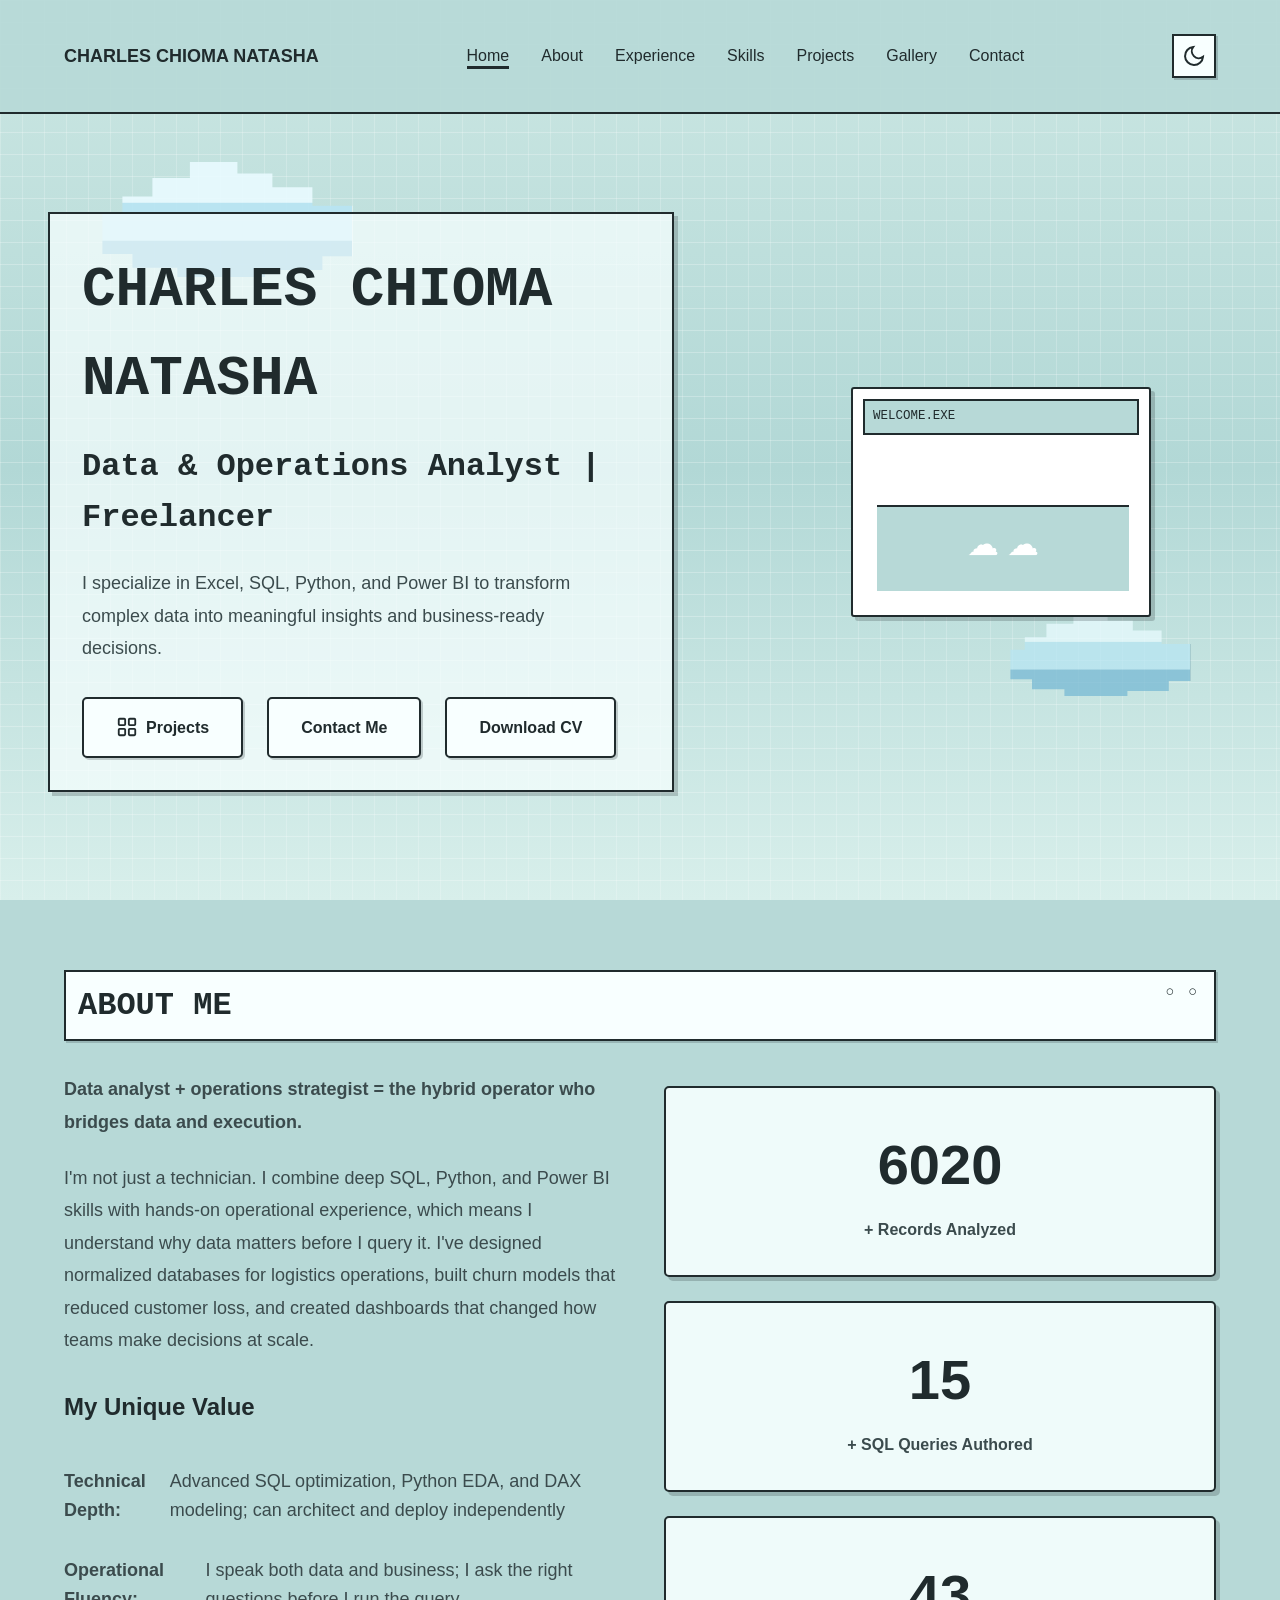
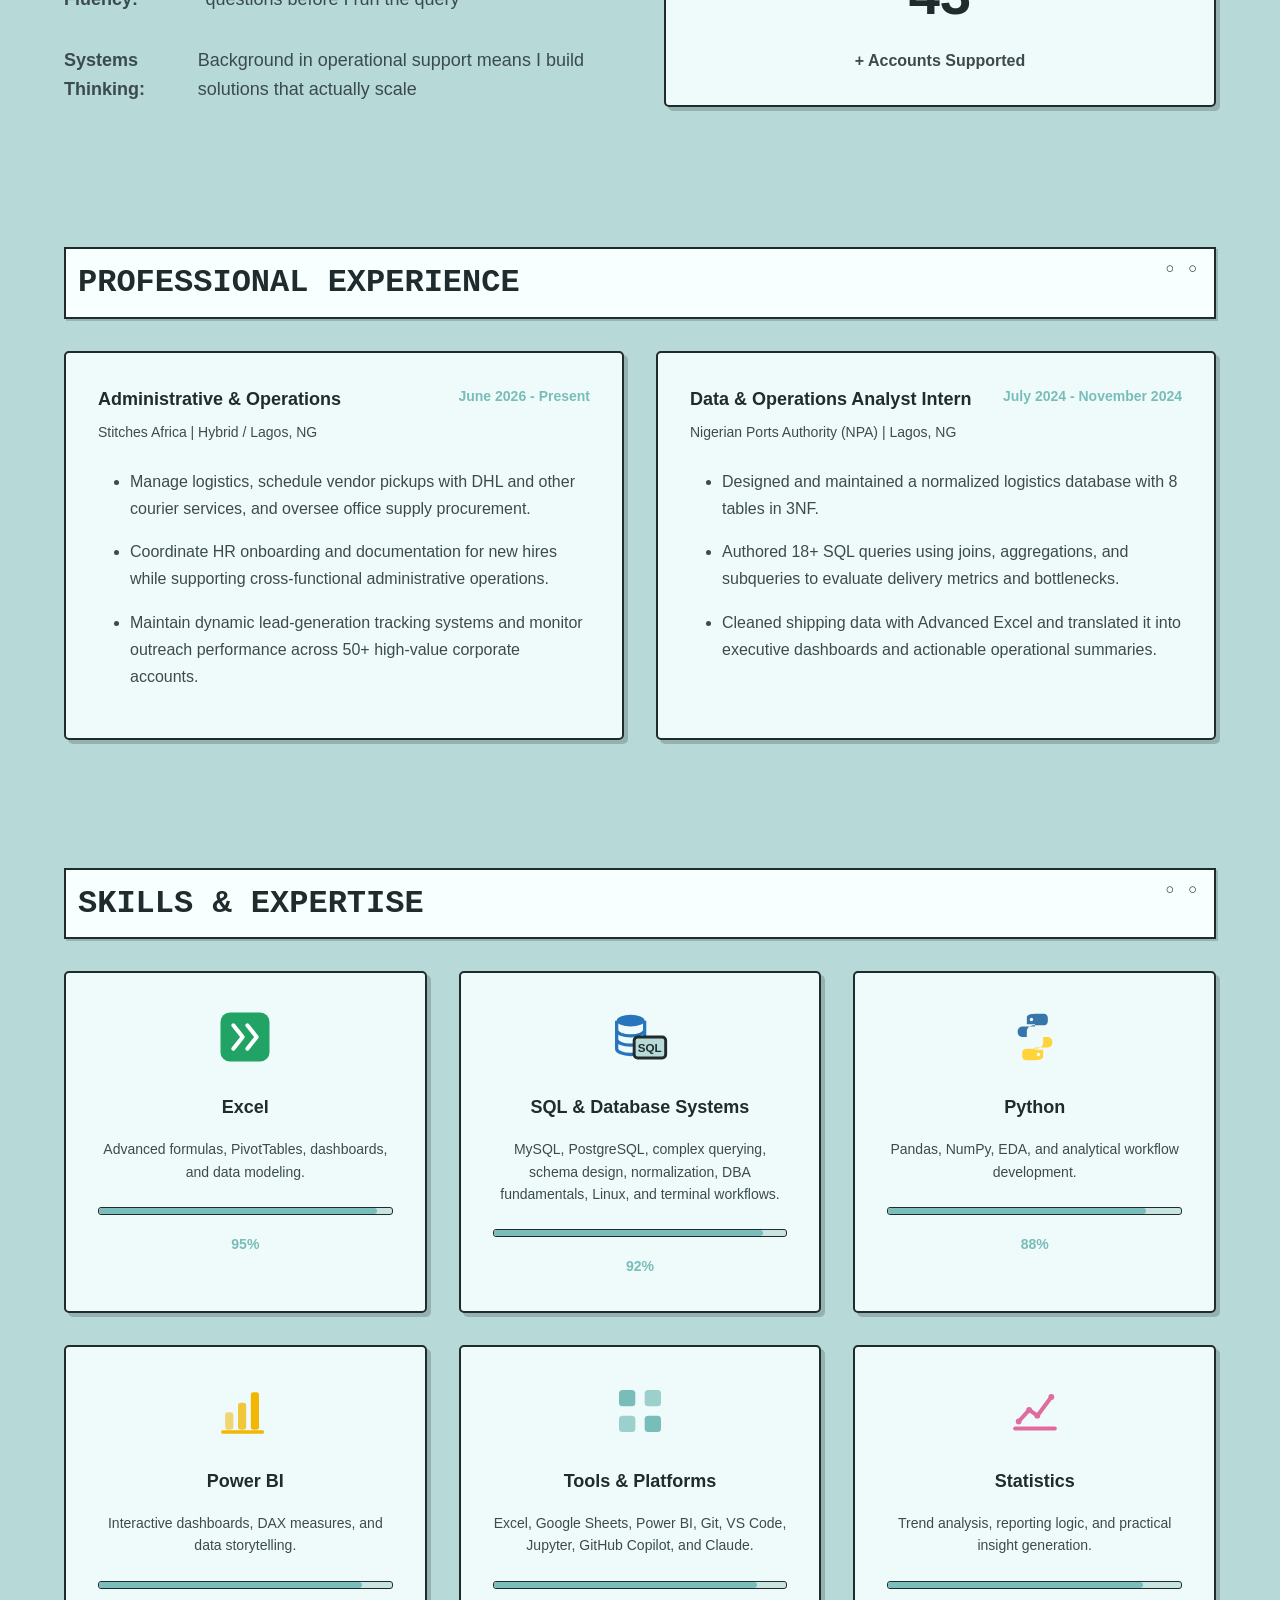
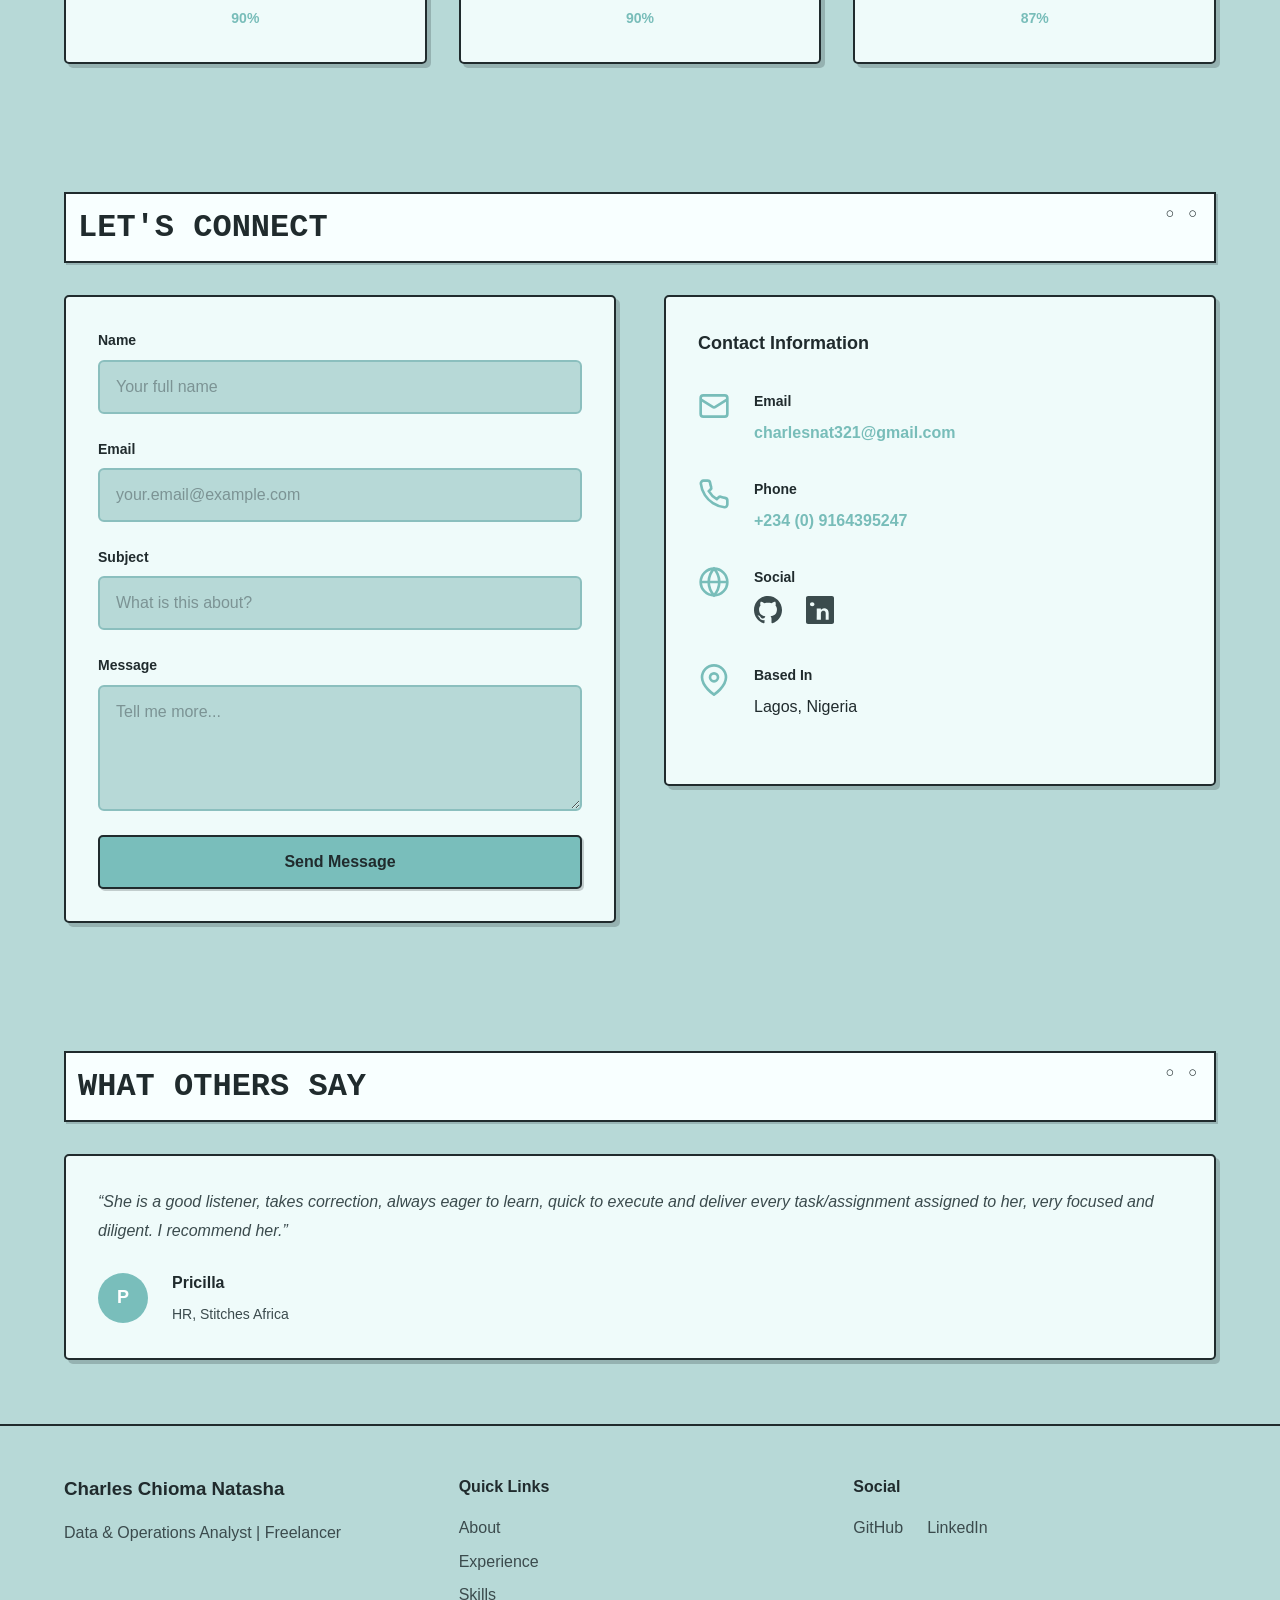
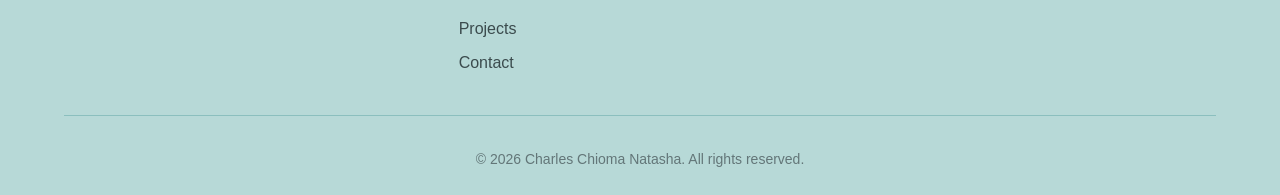
==== commit 36b7e384: "Refresh portfolio with pixel dreamcore theme" ====
--- a/index.html
+++ b/index.html
@@ -157,14 +157,14 @@
                     <span class="progress-text">95%</span>
                 </div>
                 <div class="skill-card">
-                    <div class="skill-icon" aria-hidden="true"><svg class="app-icon sql-icon" viewBox="0 0 48 48" fill="none"><ellipse cx="24" cy="10" rx="16" ry="6" fill="currentColor"/><path d="M8 10v14c0 3.3 7.2 6 16 6s16-2.7 16-6V10M8 24v14c0 3.3 7.2 6 16 6s16-2.7 16-6V24" stroke="currentColor" stroke-width="3"/></svg></div>
-                    <h3>SQL</h3>
-                    <p class="skill-description">Complex querying, database design, and performance optimization.</p>
+                    <div class="skill-icon" aria-hidden="true"><svg class="app-icon sql-icon" viewBox="0 0 48 48" fill="none"><ellipse cx="16" cy="10" rx="12" ry="5" fill="currentColor"/><path d="M4 10v24c0 2.8 5.4 5 12 5s12-2.2 12-5V10M4 18c0 2.8 5.4 5 12 5s12-2.2 12-5M4 26c0 2.8 5.4 5 12 5s12-2.2 12-5" stroke="currentColor" stroke-width="2.8"/><rect x="19" y="24" width="27" height="18" rx="3" fill="#b7d9d7" stroke="#202b2d" stroke-width="2.5"/><text x="22" y="37" fill="#202b2d" font-size="10" font-family="Arial, sans-serif" font-weight="700">SQL</text></svg></div>
+                    <h3>SQL &amp; Database Systems</h3>
+                    <p class="skill-description">MySQL, PostgreSQL, complex querying, schema design, normalization, DBA fundamentals, Linux, and terminal workflows.</p>
                     <div class="progress-bar"><div class="progress" style="width:92%"></div></div>
                     <span class="progress-text">92%</span>
                 </div>
                 <div class="skill-card">
-                    <div class="skill-icon" aria-hidden="true"><svg class="app-icon python-icon" viewBox="0 0 48 48" fill="none"><path d="M24 4c-8 0-7 3.5-7 3.5V13h7v2H13c-5 0-5 9 0 9h4v-4s0-5 7-5h7s4 0 4-4V8s0-4-4-4h-7Z" fill="currentColor"/><path d="M24 44c8 0 7-3.5 7-3.5V35h-7v-2h11c5 0 5-9 0-9h-4v4s0 5-7 5h-7s-4 0-4 4v3s0 4 4 4h7Z" fill="currentColor" opacity=".65"/></svg></div>
+                    <div class="skill-icon" aria-hidden="true"><svg class="app-icon python-icon" viewBox="0 0 48 48" fill="none"><path d="M24 4c-7.4 0-7 3.2-7 3.2V13h7v2H13c-5.2 0-5.2 9 0 9h4v-4.2c0-3.8 2.4-5.8 7-5.8h7c3.8 0 4-2.8 4-4V8c0-2.2-1.2-4-4-4h-7Z" fill="#3776AB"/><circle cx="21" cy="9" r="1.4" fill="#fff"/><path d="M24 44c7.4 0 7-3.2 7-3.2V35h-7v-2h11c5.2 0 5.2-9 0-9h-4v4.2c0 3.8-2.4 5.8-7 5.8h-7c-3.8 0-4 2.8-4 4v2c0 2.2 1.2 4 4 4h7Z" fill="#FFD43B"/><circle cx="27" cy="39" r="1.4" fill="#fff"/></svg></div>
                     <h3>Python</h3>
                     <p class="skill-description">Pandas, NumPy, EDA, and analytical workflow development.</p>
                     <div class="progress-bar"><div class="progress" style="width:88%"></div></div>
@@ -180,7 +180,7 @@
                 <div class="skill-card">
                     <div class="skill-icon" aria-hidden="true"><svg class="app-icon tools-icon" viewBox="0 0 48 48" fill="none"><rect x="6" y="6" width="14" height="14" rx="3" fill="currentColor"/><rect x="28" y="6" width="14" height="14" rx="3" fill="currentColor" opacity=".7"/><rect x="6" y="28" width="14" height="14" rx="3" fill="currentColor" opacity=".7"/><rect x="28" y="28" width="14" height="14" rx="3" fill="currentColor"/></svg></div>
                     <h3>Tools & Platforms</h3>
-                    <p class="skill-description">Excel, SQL, Power BI, Git, VS Code, and Jupyter.</p>
+                    <p class="skill-description">Excel, Google Sheets, Power BI, Git, VS Code, Jupyter, GitHub Copilot, and Claude.</p>
                     <div class="progress-bar"><div class="progress" style="width:90%"></div></div>
                     <span class="progress-text">90%</span>
                 </div>
--- a/style.css
+++ b/style.css
@@ -234,3 +234,401 @@
 @media (max-width: 768px) { .gallery-grid { grid-template-columns: repeat(auto-fit, minmax(200px, 1fr)); gap: var(--spacing-md); } .gallery-item { animation: slideInLeft 0.5s ease-out forwards; } }
 * { transition: background-color var(--transition-base), color var(--transition-base), border-color var(--transition-base); }
 button, a { transition: background-color var(--transition-base), color var(--transition-base), transform var(--transition-fast), box-shadow var(--transition-fast); }
+
+/* Dreamcore Aero theme */
+:root {
+    --bg-primary: #edf8ff;
+    --bg-secondary: #d9efff;
+    --bg-tertiary: #b8ddf4;
+    --text-primary: #173b5b;
+    --text-secondary: #3d607b;
+    --text-tertiary: #66839a;
+    --color-accent: #398cc4;
+    --color-accent-dark: #216994;
+    --gradient-primary: linear-gradient(135deg, #277db8, #79c8ed);
+    --gradient-accent: linear-gradient(145deg, rgba(255,255,255,.92), rgba(143,211,245,.72));
+    --font-primary: 'Trebuchet MS', 'Segoe UI', sans-serif;
+    --shadow-sm: 0 2px 7px rgba(37, 102, 144, .14);
+    --shadow-md: 0 8px 22px rgba(37, 102, 144, .18);
+    --shadow-lg: 0 14px 32px rgba(37, 102, 144, .22);
+    --shadow-xl: 0 22px 45px rgba(37, 102, 144, .26);
+}
+
+body {
+    background:
+        radial-gradient(circle at 12% 18%, rgba(255,255,255,.96) 0 4%, transparent 22%),
+        radial-gradient(circle at 86% 8%, rgba(255,255,255,.7), transparent 26%),
+        linear-gradient(145deg, #d9f2ff 0%, #f4eaff 54%, #d4f4ff 100%);
+    background-attachment: fixed;
+    overflow-x: hidden;
+}
+
+body::before,
+body::after {
+    content: '';
+    position: fixed;
+    z-index: -1;
+    pointer-events: none;
+    border-radius: 50%;
+    border: 1px solid rgba(255,255,255,.78);
+    background: radial-gradient(circle at 30% 25%, rgba(255,255,255,.88), rgba(139,214,246,.2) 38%, rgba(255,255,255,.04) 70%);
+    box-shadow: inset -10px -12px 20px rgba(67,157,205,.12), 0 8px 18px rgba(72,148,192,.12);
+    animation: bubbleDrift 14s ease-in-out infinite alternate;
+}
+
+body::before { width: 110px; height: 110px; left: 4vw; top: 28vh; }
+body::after { width: 54px; height: 54px; right: 10vw; top: 66vh; animation-delay: -5s; }
+
+@keyframes bubbleDrift {
+    from { transform: translate3d(0, 12px, 0) rotate(-4deg); }
+    to { transform: translate3d(18px, -24px, 0) rotate(5deg); }
+}
+
+.navbar {
+    background: linear-gradient(180deg, rgba(255,255,255,.88), rgba(202,235,255,.7));
+    border-bottom: 1px solid rgba(255,255,255,.9);
+    box-shadow: 0 5px 18px rgba(50, 111, 149, .2), inset 0 1px rgba(255,255,255,.95);
+    backdrop-filter: blur(16px);
+}
+
+.nav-logo a,
+.hero-title,
+.stat-number {
+    background: linear-gradient(135deg, #17669c, #8d64bc 70%, #4eacd2);
+    -webkit-background-clip: text;
+    background-clip: text;
+    -webkit-text-fill-color: transparent;
+}
+
+.nav-link { color: var(--text-primary); }
+.nav-link::after { background: linear-gradient(90deg, #45a7d8, #8e6fbe); }
+.section-title::after { background: var(--gradient-primary); box-shadow: 0 2px 7px rgba(57,140,196,.35); }
+
+.hero,
+.about,
+.skills,
+.projects,
+.contact,
+.testimonials,
+.gallery,
+.projects-page-header,
+.experience,
+.footer { background: transparent; }
+
+.hero { position: relative; }
+.hero-content,
+.hero-visual { position: relative; z-index: 1; }
+.hero-shape {
+    background: var(--gradient-accent);
+    border: 1px solid rgba(255,255,255,.8);
+    box-shadow: inset 14px 12px 24px rgba(255,255,255,.7), inset -18px -20px 28px rgba(65,148,193,.16), 0 25px 45px rgba(79,136,178,.24);
+}
+
+.btn,
+.project-shortcut,
+.filter-btn {
+    border-radius: 7px;
+    box-shadow: inset 0 1px rgba(255,255,255,.85), 0 4px 10px rgba(48,113,151,.16);
+}
+.btn-primary,
+.filter-btn:hover,
+.filter-btn.active,
+.project-shortcut:hover { background: var(--gradient-primary); }
+.btn-secondary,
+.btn-outline,
+.project-shortcut,
+.filter-btn { border-color: rgba(57,140,196,.65); }
+
+.stat-card,
+.skill-card,
+.experience-card,
+.project-card,
+.gallery-card,
+.contact-form,
+.contact-info,
+.testimonial-card {
+    background: linear-gradient(145deg, rgba(255,255,255,.78), rgba(221,242,255,.58));
+    border: 1px solid rgba(255,255,255,.86);
+    box-shadow: inset 0 1px rgba(255,255,255,.95), var(--shadow-md);
+    backdrop-filter: blur(12px);
+}
+.experience-card { border-left: 4px solid #398cc4; }
+.testimonial-card { border-left-color: #8d6cbb; }
+.tool-badge,
+.progress-bar,
+.gallery-label { background: rgba(183,222,244,.62); }
+.progress { background: var(--gradient-primary); }
+.project-image,
+.gallery-image-wrapper { background: linear-gradient(135deg, #4caed8, #9f80c4); }
+.project-image::before { background: linear-gradient(135deg, rgba(34,101,143,.22), rgba(136,99,174,.18)); }
+.footer { border-top-color: rgba(255,255,255,.8); }
+
+body.dark-mode {
+    --bg-primary: #172b45;
+    --bg-secondary: #203b59;
+    --bg-tertiary: #315778;
+    --text-primary: #edf8ff;
+    --text-secondary: #c0d9e9;
+    --text-tertiary: #91b3c9;
+    --color-accent: #82c9ee;
+    --color-accent-dark: #b9e5fa;
+    background: radial-gradient(circle at 20% 10%, #315778, transparent 38%), linear-gradient(145deg, #152c49, #332b58 58%, #183b55);
+}
+body.dark-mode .navbar { background: linear-gradient(180deg, rgba(35,67,98,.92), rgba(23,45,70,.86)); }
+body.dark-mode .stat-card,
+body.dark-mode .skill-card,
+body.dark-mode .experience-card,
+body.dark-mode .project-card,
+body.dark-mode .gallery-card,
+body.dark-mode .contact-form,
+body.dark-mode .contact-info,
+body.dark-mode .testimonial-card { background: linear-gradient(145deg, rgba(49,87,120,.84), rgba(26,48,76,.78)); border-color: rgba(164,218,244,.2); }
+
+/* Pixel portfolio.exe direction */
+:root {
+    --bg-primary: #f8ffff;
+    --bg-secondary: #b7d9d7;
+    --bg-tertiary: #8bbfbe;
+    --text-primary: #202b2d;
+    --text-secondary: #3b4b4d;
+    --text-tertiary: #637678;
+    --color-accent: #78bdb9;
+    --color-accent-dark: #3f8885;
+    --gradient-primary: #79bebb;
+    --gradient-accent: #e8f6f3;
+    --font-primary: 'Trebuchet MS', 'Segoe UI', sans-serif;
+    --shadow-sm: 2px 2px 0 rgba(32,43,45,.2);
+    --shadow-md: 4px 4px 0 rgba(32,43,45,.22);
+    --shadow-lg: 6px 6px 0 rgba(32,43,45,.22);
+    --radius-sm: 4px;
+    --radius-md: 6px;
+    --radius-lg: 7px;
+}
+
+body {
+    background-color: #b7d9d7;
+    background-image:
+        linear-gradient(rgba(255,255,255,.25) 1px, transparent 1px),
+        linear-gradient(90deg, rgba(255,255,255,.2) 1px, transparent 1px),
+        linear-gradient(180deg, #cce7e3 0%, #b2d8d6 52%, #d8efeb 100%);
+    background-size: 22px 22px, 22px 22px, auto;
+    color: var(--text-primary);
+    image-rendering: pixelated;
+}
+
+body::before,
+body::after {
+    border: 0;
+    border-radius: 0;
+    background: none;
+    box-shadow: none;
+    animation: none;
+    z-index: -1;
+}
+
+body::before {
+    width: 150px;
+    height: 40px;
+    left: 9vw;
+    top: 22vh;
+    background: #fff;
+    opacity: .9;
+    box-shadow: 18px -14px 0 4px #fff, 55px -8px 0 8px #fff, 93px 4px 0 2px #fff, 126px 10px 0 -2px #fff;
+}
+
+body::after {
+    width: 190px;
+    height: 34px;
+    right: 5vw;
+    top: 71vh;
+    background: #fff;
+    opacity: .82;
+    box-shadow: -20px -12px 0 5px #fff, -64px -4px 0 10px #fff, -115px 8px 0 2px #fff;
+}
+
+.navbar,
+.projects-page-header {
+    background: rgba(183,217,215,.92);
+    border-bottom: 2px solid var(--text-primary);
+    box-shadow: none;
+    backdrop-filter: none;
+}
+
+.nav-container { min-height: 64px; }
+.nav-logo a { color: var(--text-primary); -webkit-text-fill-color: initial; background: none; font-size: var(--font-size-lg); text-transform: uppercase; }
+.nav-link { color: var(--text-primary); }
+.nav-link::after { height: 3px; background: var(--text-primary); }
+.theme-toggle { border: 2px solid var(--text-primary); background: #f8ffff; box-shadow: 2px 2px 0 rgba(32,43,45,.22); }
+.theme-icon { stroke: var(--text-primary); }
+
+.hero,
+.about,
+.skills,
+.projects,
+.contact,
+.testimonials,
+.gallery,
+.experience,
+.footer { background: transparent; }
+
+.hero { min-height: 88vh; padding-top: var(--spacing-xl); }
+.hero-content { padding: var(--spacing-lg); background: rgba(248,255,255,.7); border: 2px solid var(--text-primary); box-shadow: var(--shadow-md); }
+.hero-title { color: var(--text-primary); -webkit-text-fill-color: initial; background: none; font-family: 'Courier New', monospace; font-size: clamp(2rem, 5vw, 3.5rem); text-transform: uppercase; }
+.hero-subtitle { color: var(--text-primary); font-family: 'Courier New', monospace; }
+.hero-shape { width: 300px; height: 230px; border: 2px solid var(--text-primary); border-radius: 3px; background: #fff; box-shadow: var(--shadow-md); position: relative; }
+.hero-shape::before { content: 'WELCOME.EXE'; position: absolute; inset: 10px 10px auto; padding: 6px 8px; border: 2px solid var(--text-primary); background: #b7d9d7; color: var(--text-primary); font-family: 'Courier New', monospace; font-size: .78rem; }
+.hero-shape::after { content: '☁  ☁'; position: absolute; left: 24px; right: 20px; bottom: 24px; height: 72px; padding-top: 12px; color: #fff; background: #b7d9d7; font-size: 2rem; text-align: center; border-top: 2px solid var(--text-primary); }
+
+.section-title { font-family: 'Courier New', monospace; text-transform: uppercase; font-size: clamp(1.35rem, 3vw, 2rem); text-align: left; padding: 8px 12px; margin-bottom: var(--spacing-lg); border: 2px solid var(--text-primary); background: #f8ffff; box-shadow: var(--shadow-sm); }
+.section-title::after { display: none; }
+.section-title::before { content: '○ ○'; float: right; font-family: var(--font-primary); font-size: .9rem; letter-spacing: 5px; }
+
+.stat-card,
+.skill-card,
+.experience-card,
+.project-card,
+.gallery-card,
+.contact-form,
+.contact-info,
+.testimonial-card {
+    background: rgba(248,255,255,.88);
+    border: 2px solid var(--text-primary);
+    border-radius: 5px;
+    box-shadow: var(--shadow-md);
+    backdrop-filter: none;
+}
+.experience-card { border-left: 2px solid var(--text-primary); }
+.testimonial-card { border-left: 2px solid var(--text-primary); }
+.stat-number { color: var(--text-primary); -webkit-text-fill-color: initial; background: none; }
+.skill-card:hover,
+.project-card:hover,
+.gallery-card:hover,
+.stat-card:hover,
+.experience-card:hover { transform: translate(-2px, -3px); box-shadow: var(--shadow-lg); }
+
+.btn,
+.project-shortcut,
+.filter-btn { border: 2px solid var(--text-primary); border-radius: 5px; box-shadow: 2px 2px 0 rgba(32,43,45,.22); color: var(--text-primary); }
+.btn-primary,
+.filter-btn:hover,
+.filter-btn.active,
+.project-shortcut:hover { background: #79bebb; color: var(--text-primary); }
+.btn-secondary,
+.btn-outline,
+.project-shortcut,
+.filter-btn { background: #f8ffff; border-color: var(--text-primary); }
+.btn:hover,
+.filter-btn:hover,
+.project-shortcut:hover { transform: translate(-1px, -1px); box-shadow: 3px 3px 0 rgba(32,43,45,.25); }
+.tool-badge,
+.progress-bar,
+.gallery-label { background: #c7e4e0; border: 1px solid var(--text-primary); border-radius: 3px; }
+.progress { background: #79bebb; }
+.project-image,
+.gallery-image-wrapper { background: #a6d3d0; border-bottom: 2px solid var(--text-primary); }
+.project-image::before { background: rgba(255,255,255,.12); }
+.footer { border-top: 2px solid var(--text-primary); }
+
+body.dark-mode {
+    --bg-primary: #eef8f6;
+    --bg-secondary: #557b7c;
+    --bg-tertiary: #3f6265;
+    --text-primary: #f4ffff;
+    --text-secondary: #d3ebe8;
+    --text-tertiary: #bbd5d2;
+    --color-accent: #8fc9c4;
+    --color-accent-dark: #b5e1dc;
+    background-color: #426466;
+    background-image: linear-gradient(rgba(255,255,255,.08) 1px, transparent 1px), linear-gradient(90deg, rgba(255,255,255,.06) 1px, transparent 1px), linear-gradient(180deg, #507a7b, #304f52);
+}
+body.dark-mode .navbar,
+body.dark-mode .projects-page-header { background: rgba(63,98,101,.95); }
+body.dark-mode .hero-content,
+body.dark-mode .stat-card,
+body.dark-mode .skill-card,
+body.dark-mode .experience-card,
+body.dark-mode .project-card,
+body.dark-mode .gallery-card,
+body.dark-mode .contact-form,
+body.dark-mode .contact-info,
+body.dark-mode .testimonial-card,
+body.dark-mode .section-title { background: rgba(47,76,79,.94); }
+body.dark-mode .hero-shape { background: #f8ffff; }
+body.dark-mode .btn-primary,
+body.dark-mode .filter-btn:hover,
+body.dark-mode .filter-btn.active,
+body.dark-mode .project-shortcut:hover {
+    background: #8fc9c4;
+    color: #202b2d;
+}
+body.dark-mode .btn-secondary,
+body.dark-mode .btn-outline,
+body.dark-mode .project-shortcut,
+body.dark-mode .filter-btn {
+    background: #2f4c4f;
+    color: #f4ffff;
+    border-color: #b5e1dc;
+}
+body.dark-mode .theme-toggle {
+    background: #2f4c4f !important;
+    border-color: #b5e1dc !important;
+}
+body.dark-mode .theme-icon { stroke: #f4ffff !important; }
+body.dark-mode .tool-badge,
+body.dark-mode .progress-text {
+    color: #f4ffff;
+}
+
+.navbar,
+main,
+.footer { position: relative; z-index: 1; }
+
+body::before,
+body::after {
+    display: block;
+    position: fixed;
+    z-index: -1;
+    pointer-events: none;
+    content: '';
+    background: linear-gradient(180deg, #e9fbff 0 35%, #b8e5f3 36% 68%, #75b7d3 69% 100%);
+    clip-path: polygon(0 45%, 8% 45%, 8% 30%, 20% 30%, 20% 14%, 35% 14%, 35% 0, 54% 0, 54% 10%, 68% 10%, 68% 22%, 84% 22%, 84% 38%, 100% 38%, 100% 82%, 88% 82%, 88% 94%, 65% 94%, 65% 100%, 30% 100%, 30% 92%, 12% 92%, 12% 80%, 0 80%);
+    filter: drop-shadow(5px 5px 0 rgba(60,113,146,.7));
+}
+
+body::before { width: 250px; height: 115px; left: 8vw; top: 18vh; }
+body::after { width: 180px; height: 84px; right: 7vw; top: 68vh; opacity: .72; }
+
+.falling-clouds {
+    position: fixed;
+    inset: 0;
+    z-index: 0;
+    overflow: hidden;
+    pointer-events: none;
+}
+
+.falling-cloud {
+    position: absolute;
+    top: -2rem;
+    width: auto;
+    height: auto;
+    color: #fff;
+    font-size: 1rem;
+    line-height: 1;
+    text-shadow: 1px 1px 0 rgba(60,113,146,.45);
+    animation: fallingCloud linear infinite;
+}
+
+.falling-cloud:nth-child(3n) { transform: scale(.72); }
+.falling-cloud:nth-child(3n + 1) { transform: scale(1.05); }
+.falling-cloud:nth-child(4n) { filter: hue-rotate(12deg); }
+
+@keyframes fallingCloud {
+    0% { transform: translate3d(0, -8vh, 0); opacity: 0; }
+    12% { opacity: .9; }
+    88% { opacity: .8; }
+    100% { transform: translate3d(28px, 112vh, 0); opacity: 0; }
+}
+
+@media (prefers-reduced-motion: reduce) {
+    .falling-cloud { animation: none; opacity: .55; top: 10vh; }
+}
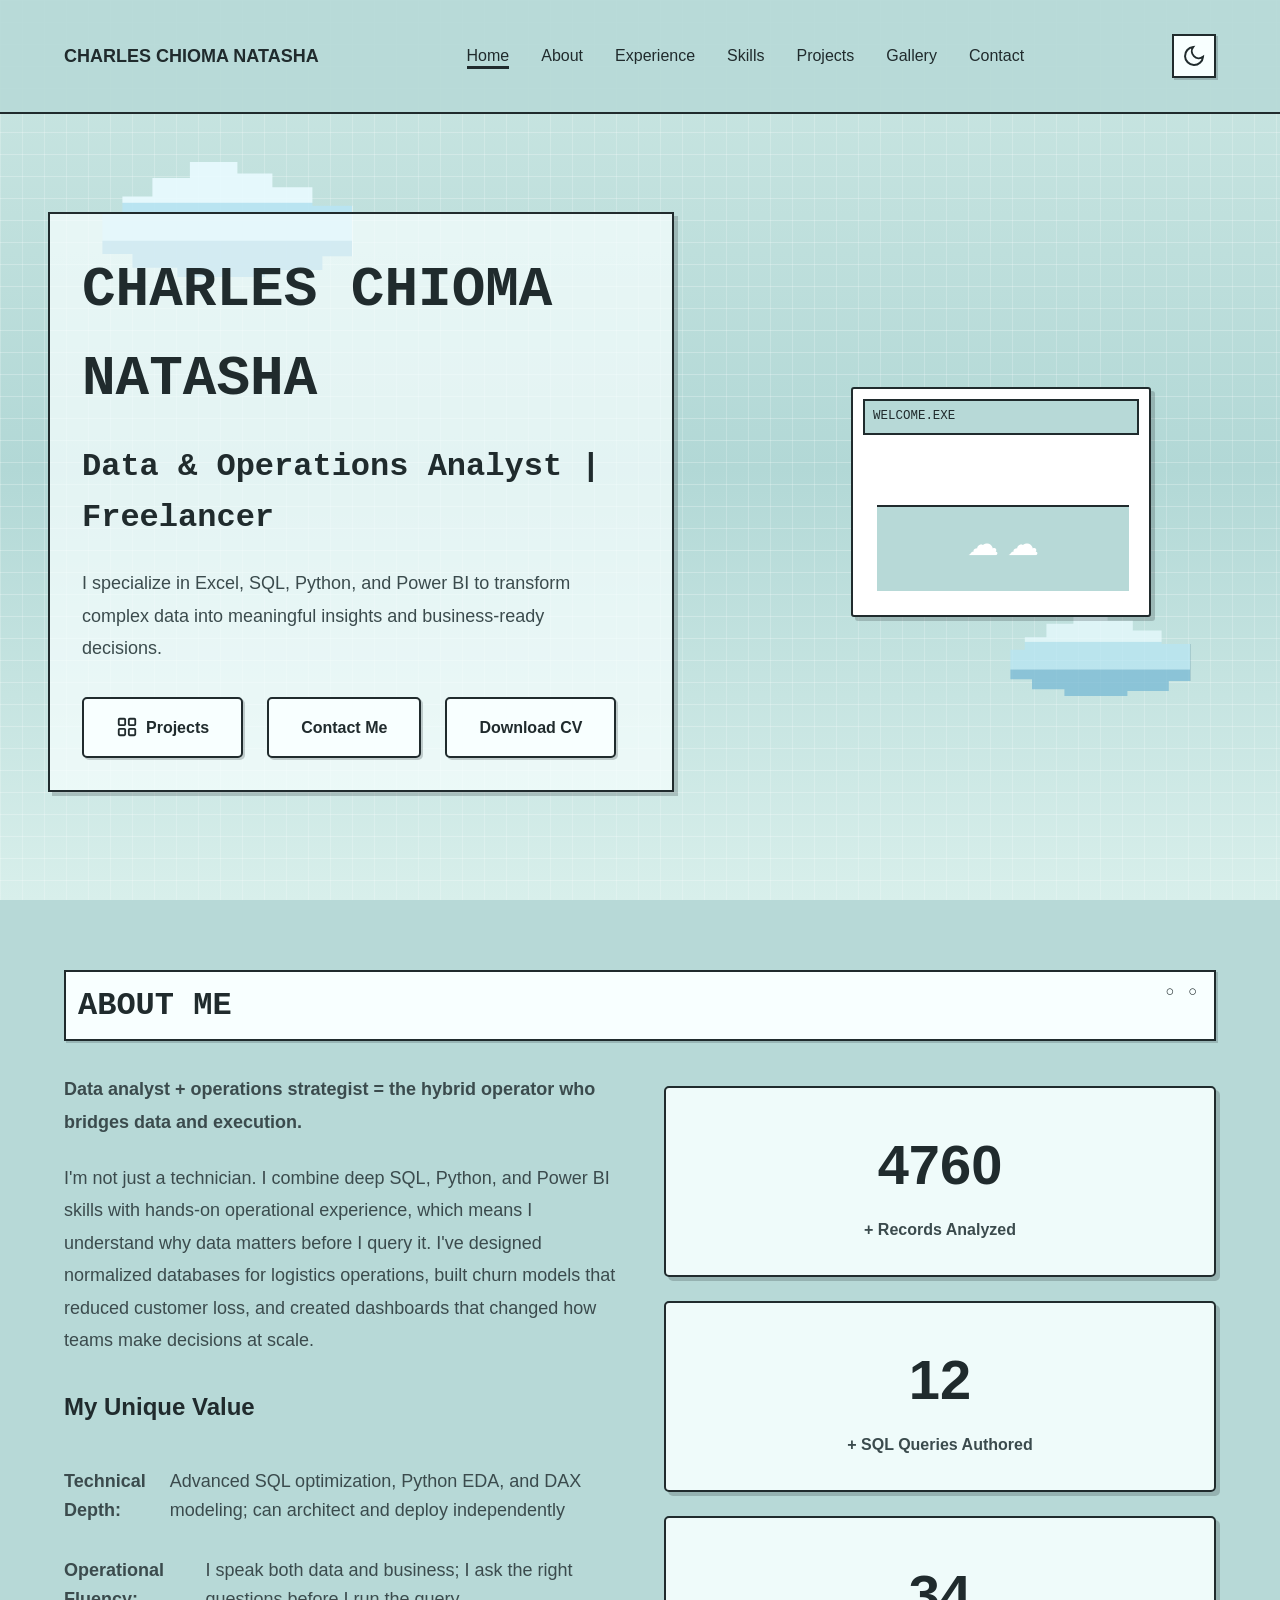
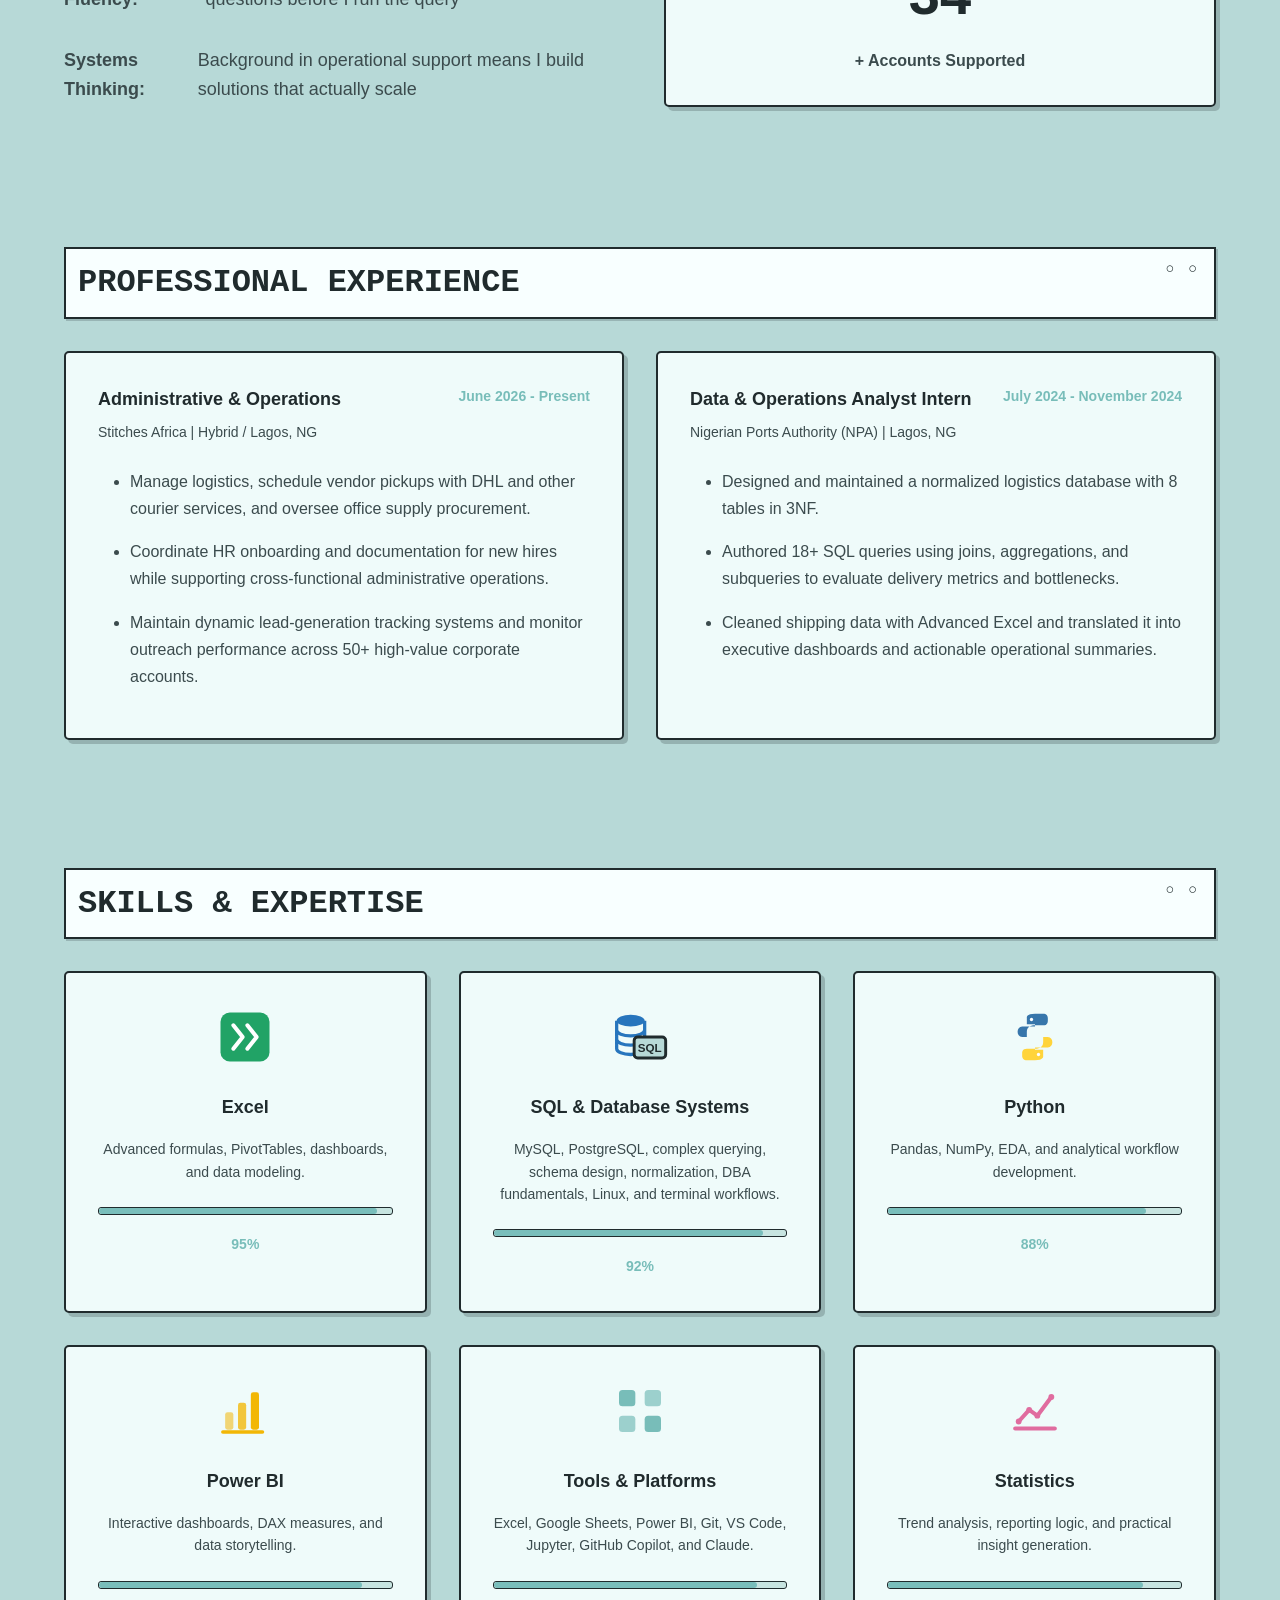
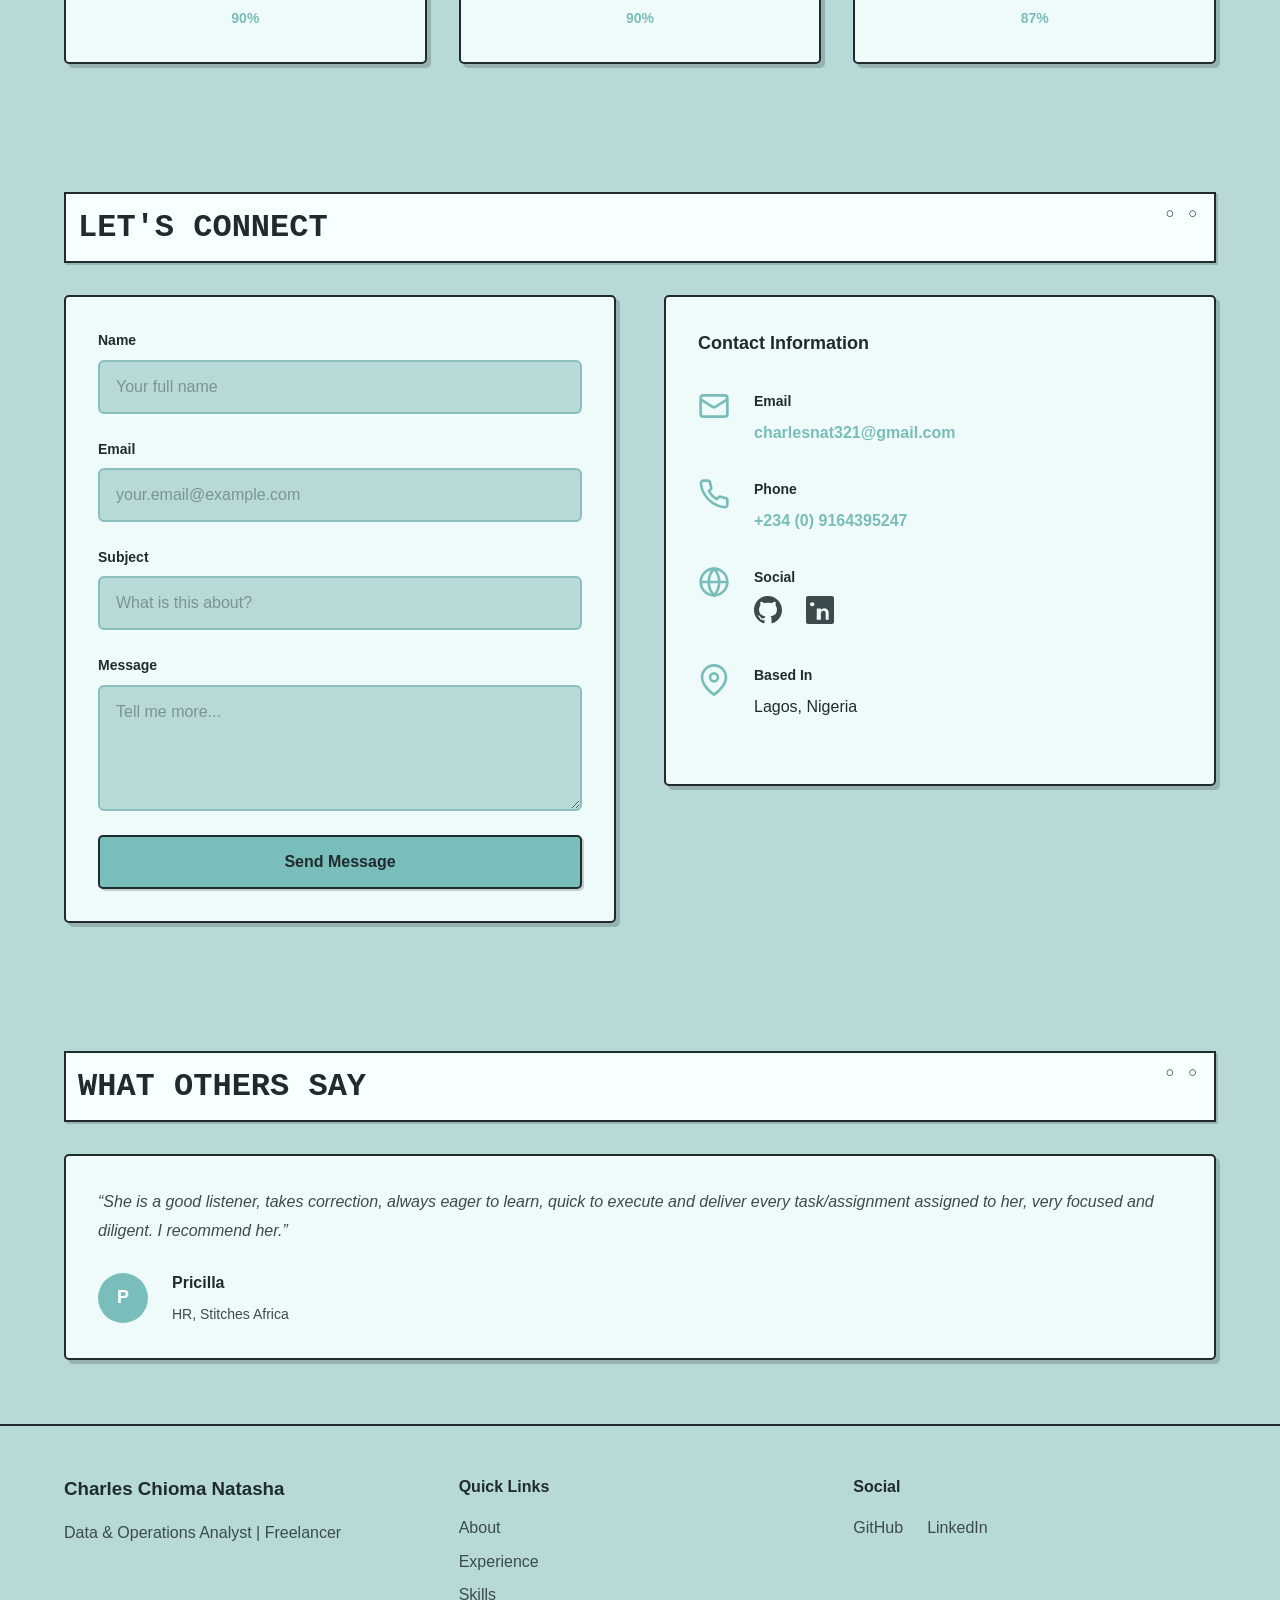
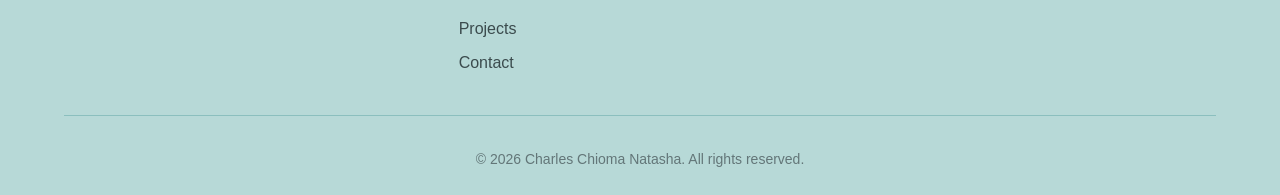
==== commit e8360933: "Update portfolio project gallery and add breast cancer visuals" ====
--- a/index.html
+++ b/index.html
@@ -292,6 +292,25 @@
                         </div>
                     </div>
                 </div>
+                <div class="project-card" data-category="python">
+                    <div class="project-image">
+                        <img src="assets/top6_features.png" alt="Top six features in breast cancer classification model">
+                    </div>
+                    <div class="project-content">
+                        <h3>Breast Cancer Wisconsin, EDA &amp; Baseline Classifier</h3>
+                        <p>Analyzed 569 tumor samples to identify which cell-nuclei measurements distinguish malignant from benign tumors. Built a logistic regression baseline achieving 96.5% accuracy and 0.996 ROC-AUC with L2 regularization to handle severe multicollinearity.</p>
+                        <div class="project-tools">
+                            <span class="tool-badge">Python</span>
+                            <span class="tool-badge">Pandas</span>
+                            <span class="tool-badge">Scikit-learn</span>
+                            <span class="tool-badge">Matplotlib</span>
+                            <span class="tool-badge">Seaborn</span>
+                        </div>
+                        <div class="project-buttons">
+                            <a href="https://github.com/charlesnatasha/breast-cancer-wisconsin-eda" target="_blank" rel="noopener" class="btn btn-small btn-primary">GitHub</a>
+                        </div>
+                    </div>
+                </div>
                 <div class="project-card" data-category="web">
                     <div class="project-image">
                         <img src="assets/habit_tracker.png" alt="Habit tracker calendar interface">
--- a/style.css
+++ b/style.css
@@ -53,7 +53,7 @@
 }
 
 * { margin: 0; padding: 0; box-sizing: border-box; }
-html { scroll-behavior: smooth; }
+html { scroll-behavior: smooth; overflow-x: hidden; }
 body {
     font-family: var(--font-primary);
     background-color: var(--bg-primary);
@@ -78,13 +78,17 @@
 .nav-controls { display: flex; gap: var(--spacing-md); align-items: center; }
 .theme-toggle { background: none; border: none; cursor: pointer; padding: var(--spacing-xs); transition: transform var(--transition-fast); display: flex; align-items: center; justify-content: center; }
 .theme-toggle:hover { transform: scale(1.15) rotate(20deg); }
-.theme-icon { width: 24px; height: 24px; stroke: var(--text-primary); transition: all var(--transition-fast); }
+.theme-icon { width: 24px; height: 24px; stroke: var(--text-primary); transition: stroke var(--transition-fast); }
+.theme-icon[hidden] { display: none !important; }
 .theme-toggle:hover .theme-icon { stroke-width: 2.5; }
 .hamburger { display: none; flex-direction: column; cursor: pointer; gap: 5px; }
 .hamburger span { width: 25px; height: 3px; background-color: var(--text-primary); border-radius: var(--radius-sm); transition: var(--transition-base); }
 .hamburger.active span:nth-child(1) { transform: rotate(45deg) translateY(10px); }
 .hamburger.active span:nth-child(2) { opacity: 0; }
 .hamburger.active span:nth-child(3) { transform: rotate(-45deg) translateY(-10px); }
+.nav-controls,
+.hamburger,
+.theme-toggle { position: relative; z-index: 120; }
 .hero { display: flex; align-items: center; justify-content: space-between; gap: var(--spacing-xl); padding: var(--spacing-xxl) 0; min-height: 100vh; background: var(--bg-secondary); }
 .hero-content { flex: 1; animation: slideInLeft 0.8s ease-out; margin-left: 3rem; }
 .hero-title { font-size: var(--font-size-4xl); font-weight: 700; margin-bottom: var(--spacing-sm); background: var(--gradient-primary); -webkit-background-clip: text; -webkit-text-fill-color: transparent; background-clip: text; }
@@ -157,8 +161,8 @@
 .projects-grid { display: grid; grid-template-columns: repeat(auto-fill, minmax(320px, 1fr)); gap: var(--spacing-lg); }
 .project-card { background-color: var(--bg-primary); border-radius: var(--radius-lg); overflow: hidden; box-shadow: var(--shadow-md); transition: all var(--transition-base); opacity: 1; animation: fadeIn 0.5s ease; }
 .project-card.hidden { display: none; opacity: 0; }
-.project-image { width: 100%; height: 200px; background: var(--color-accent); display: flex; align-items: center; justify-content: center; overflow: hidden; position: relative; }
-.project-image img { width: 100%; height: 100%; object-fit: cover; display: block; }
+.project-image { width: 100%; height: 200px; background: #ffffff; display: flex; align-items: center; justify-content: center; overflow: hidden; position: relative; }
+.project-image img { width: 100%; height: 100%; object-fit: contain; display: block; background: #ffffff; }
 .project-placeholder { font-size: var(--font-size-lg); color: white; font-weight: 600; }
 .project-image::before { content: ''; position: absolute; inset: 0; background: rgba(0, 0, 0, 0.3); }
 .project-card:hover .project-image::before { background: rgba(0, 0, 0, 0); }
@@ -206,7 +210,7 @@
 .footer-section a:hover { color: var(--color-accent); }
 .footer-social { display: flex; gap: var(--spacing-md); }
 .footer-bottom { text-align: center; padding-top: var(--spacing-lg); border-top: 1px solid var(--bg-tertiary); color: var(--text-tertiary); font-size: var(--font-size-sm); }
-@media (max-width: 768px) { .nav-menu { position: absolute; top: 70px; left: -100%; flex-direction: column; background-color: var(--bg-secondary); width: 100%; text-align: center; transition: 0.3s; gap: 0; padding: var(--spacing-md) 0; box-shadow: var(--shadow-md); } .nav-menu.active { left: 0; } .hamburger { display: flex; } .nav-item { padding: var(--spacing-md) 0; } .hero { flex-direction: column; min-height: auto; padding: var(--spacing-xl) 0; } .hero-title { font-size: var(--font-size-2xl); } .hero-subtitle { font-size: var(--font-size-xl); } .hero-buttons { flex-direction: column; align-items: flex-start; } .btn { width: 100%; } .hero-visual { width: 100%; margin-top: var(--spacing-lg); } .hero-shape { width: 200px; height: 200px; } .section-title { font-size: var(--font-size-2xl); } .about-content { grid-template-columns: 1fr; gap: var(--spacing-lg); } .about-stats { grid-template-columns: repeat(3, 1fr); gap: var(--spacing-md); } .stat-card { padding: var(--spacing-md); } .stat-number { font-size: var(--font-size-2xl); } .skills-grid { grid-template-columns: 1fr; } .projects-grid { grid-template-columns: 1fr; } .contact-content { grid-template-columns: 1fr; } .testimonials-grid { grid-template-columns: 1fr; } .project-filters { gap: var(--spacing-sm); } .filter-btn { padding: var(--spacing-xs) var(--spacing-md); font-size: var(--font-size-sm); } }
+@media (max-width: 768px) { .nav-menu { position: absolute; top: 70px; left: -100%; z-index: 110; flex-direction: column; background-color: var(--bg-secondary); width: 100%; text-align: center; transition: 0.3s; gap: 0; padding: var(--spacing-md) 0; box-shadow: var(--shadow-md); } .nav-menu.active { left: 0; } .hamburger { display: flex; } .nav-item { padding: var(--spacing-md) 0; } .hero { flex-direction: column; min-height: auto; padding: var(--spacing-xl) 0; } .hero-title { font-size: var(--font-size-2xl); } .hero-subtitle { font-size: var(--font-size-xl); } .hero-buttons { flex-direction: column; align-items: flex-start; } .btn { width: 100%; } .hero-visual { width: 100%; margin-top: var(--spacing-lg); } .hero-shape { width: 200px; height: 200px; } .section-title { font-size: var(--font-size-2xl); } .about-content { grid-template-columns: 1fr; gap: var(--spacing-lg); } .about-stats { grid-template-columns: repeat(3, 1fr); gap: var(--spacing-md); } .stat-card { padding: var(--spacing-md); } .stat-number { font-size: var(--font-size-2xl); } .skills-grid { grid-template-columns: 1fr; } .projects-grid { grid-template-columns: 1fr; } .contact-content { grid-template-columns: 1fr; } .testimonials-grid { grid-template-columns: 1fr; } .project-filters { gap: var(--spacing-sm); } .filter-btn { padding: var(--spacing-xs) var(--spacing-md); font-size: var(--font-size-sm); } }
 @media (max-width: 480px) { .container { padding: 0 var(--spacing-sm); } section { padding: var(--spacing-xl) 0; } .hero-title { font-size: var(--font-size-2xl); } .hero-subtitle { font-size: var(--font-size-lg); } .section-title { font-size: var(--font-size-xl); } .nav-menu { top: 65px; } .nav-logo a { font-size: var(--font-size-lg); } .about-stats { grid-template-columns: 1fr; } .contact-form, .contact-info { padding: var(--spacing-md); } .hero-shape { width: 150px; height: 150px; } .project-buttons { flex-direction: column; } .project-buttons .btn { width: 100%; } }
 @keyframes slideInUp { from { opacity: 0; transform: translateY(30px); } to { opacity: 1; transform: translateY(0); } }
 @keyframes slideInLeft { from { opacity: 0; transform: translateX(-30px); } to { opacity: 1; transform: translateX(0); } }
@@ -579,7 +583,7 @@
     color: #f4ffff;
 }
 
-.navbar,
+.navbar { position: relative; z-index: 200; }
 main,
 .footer { position: relative; z-index: 1; }
 
